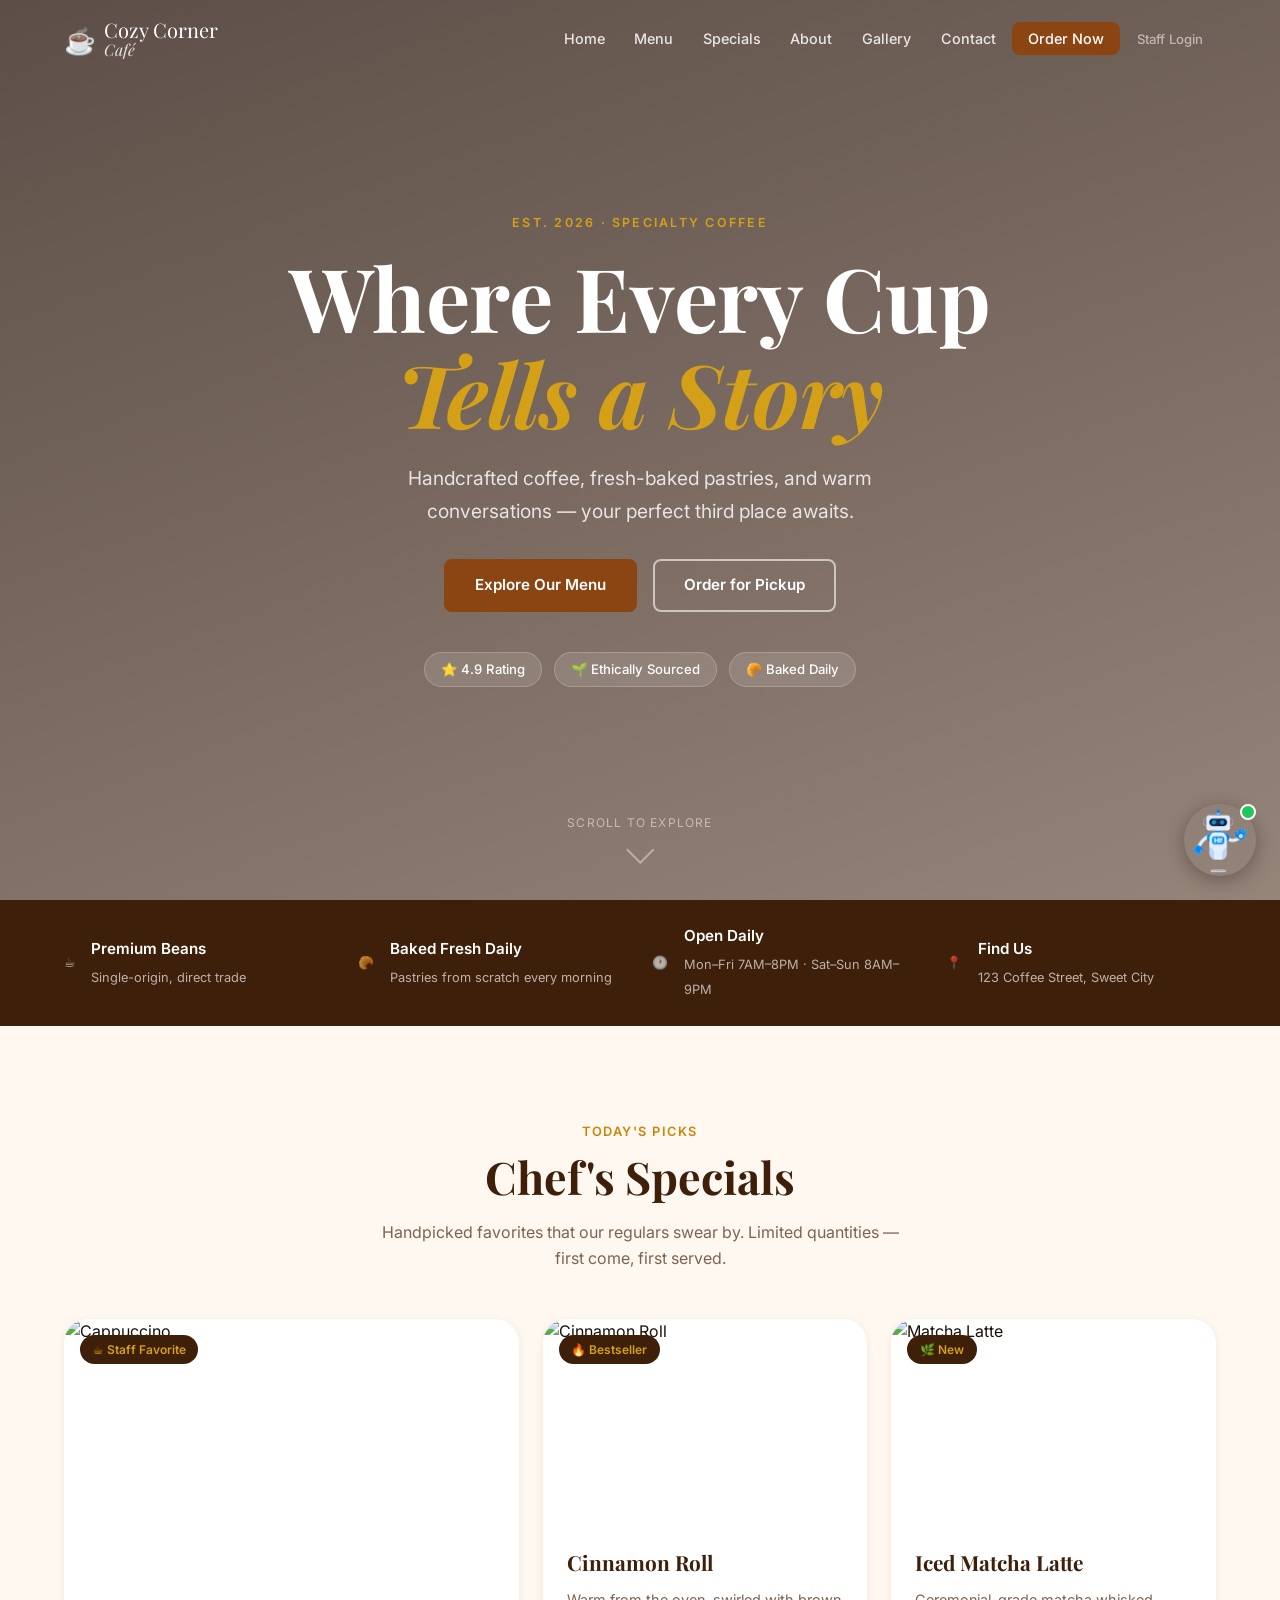
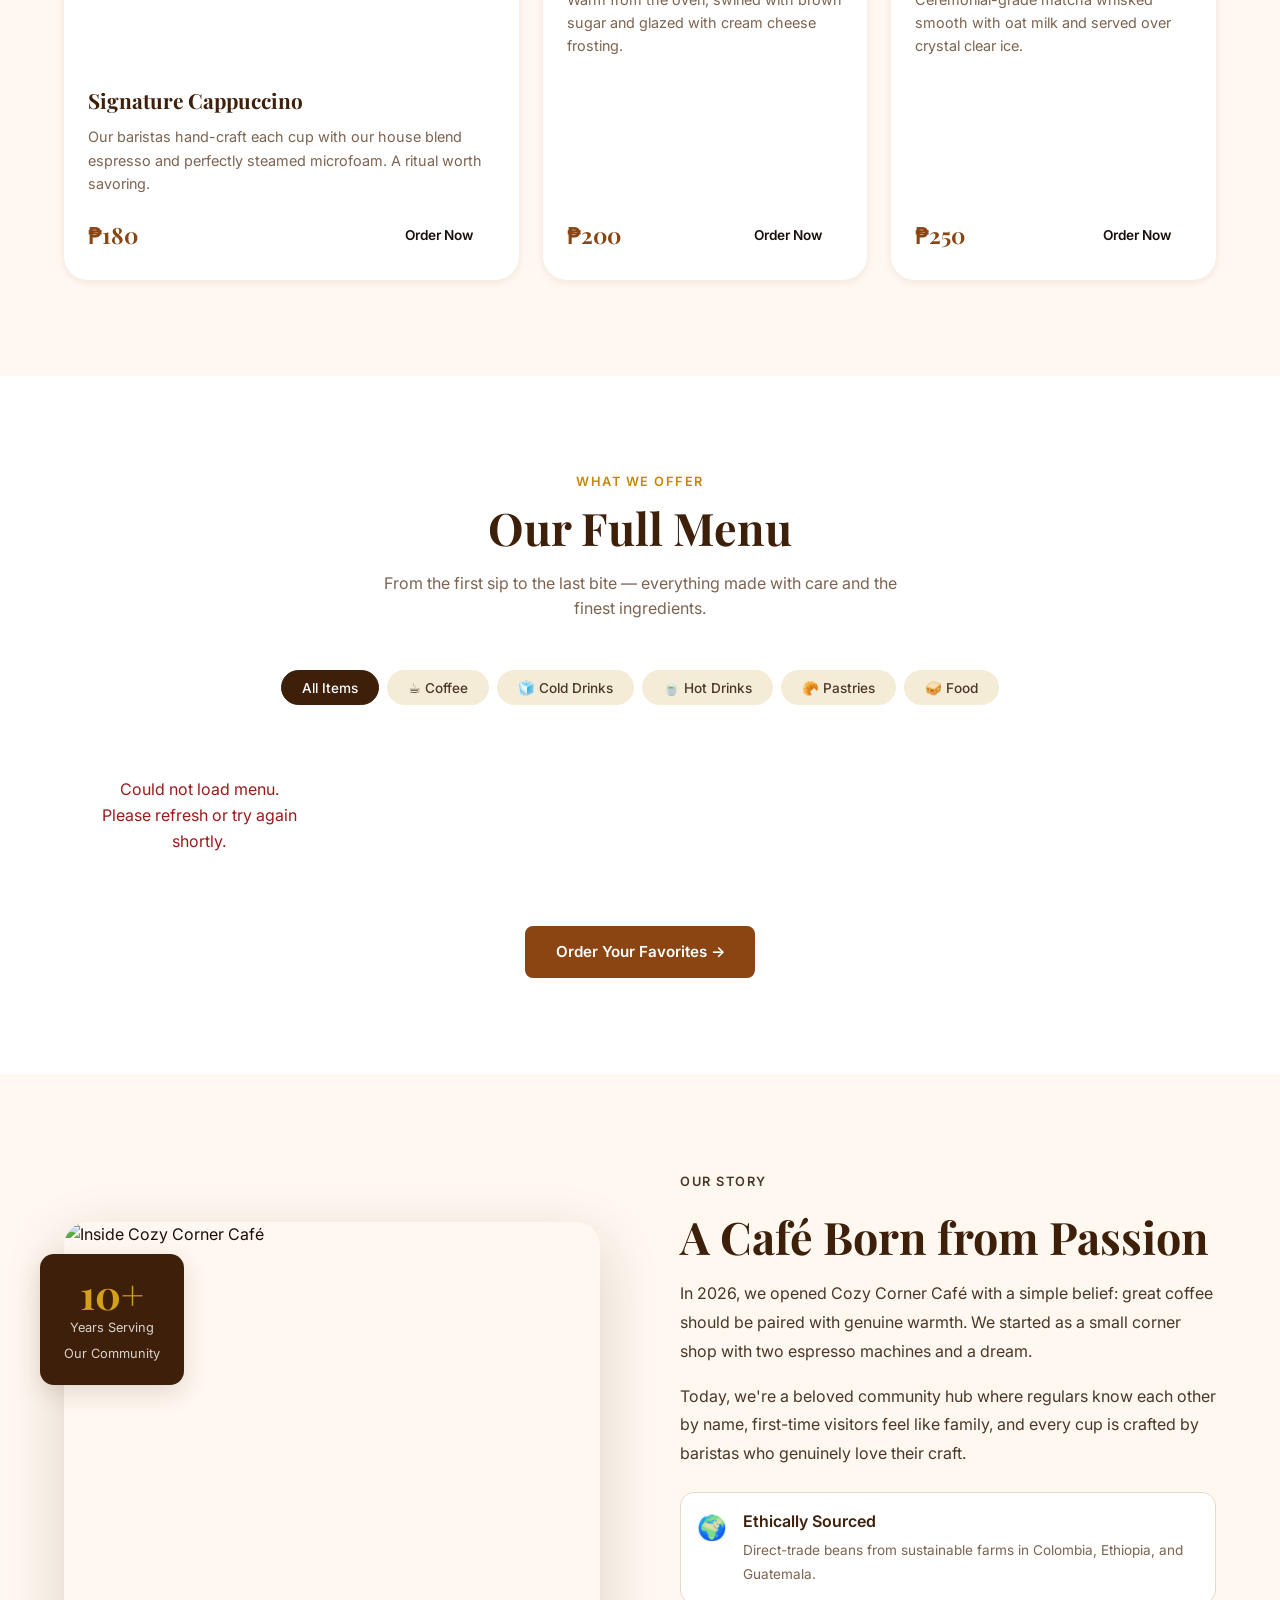
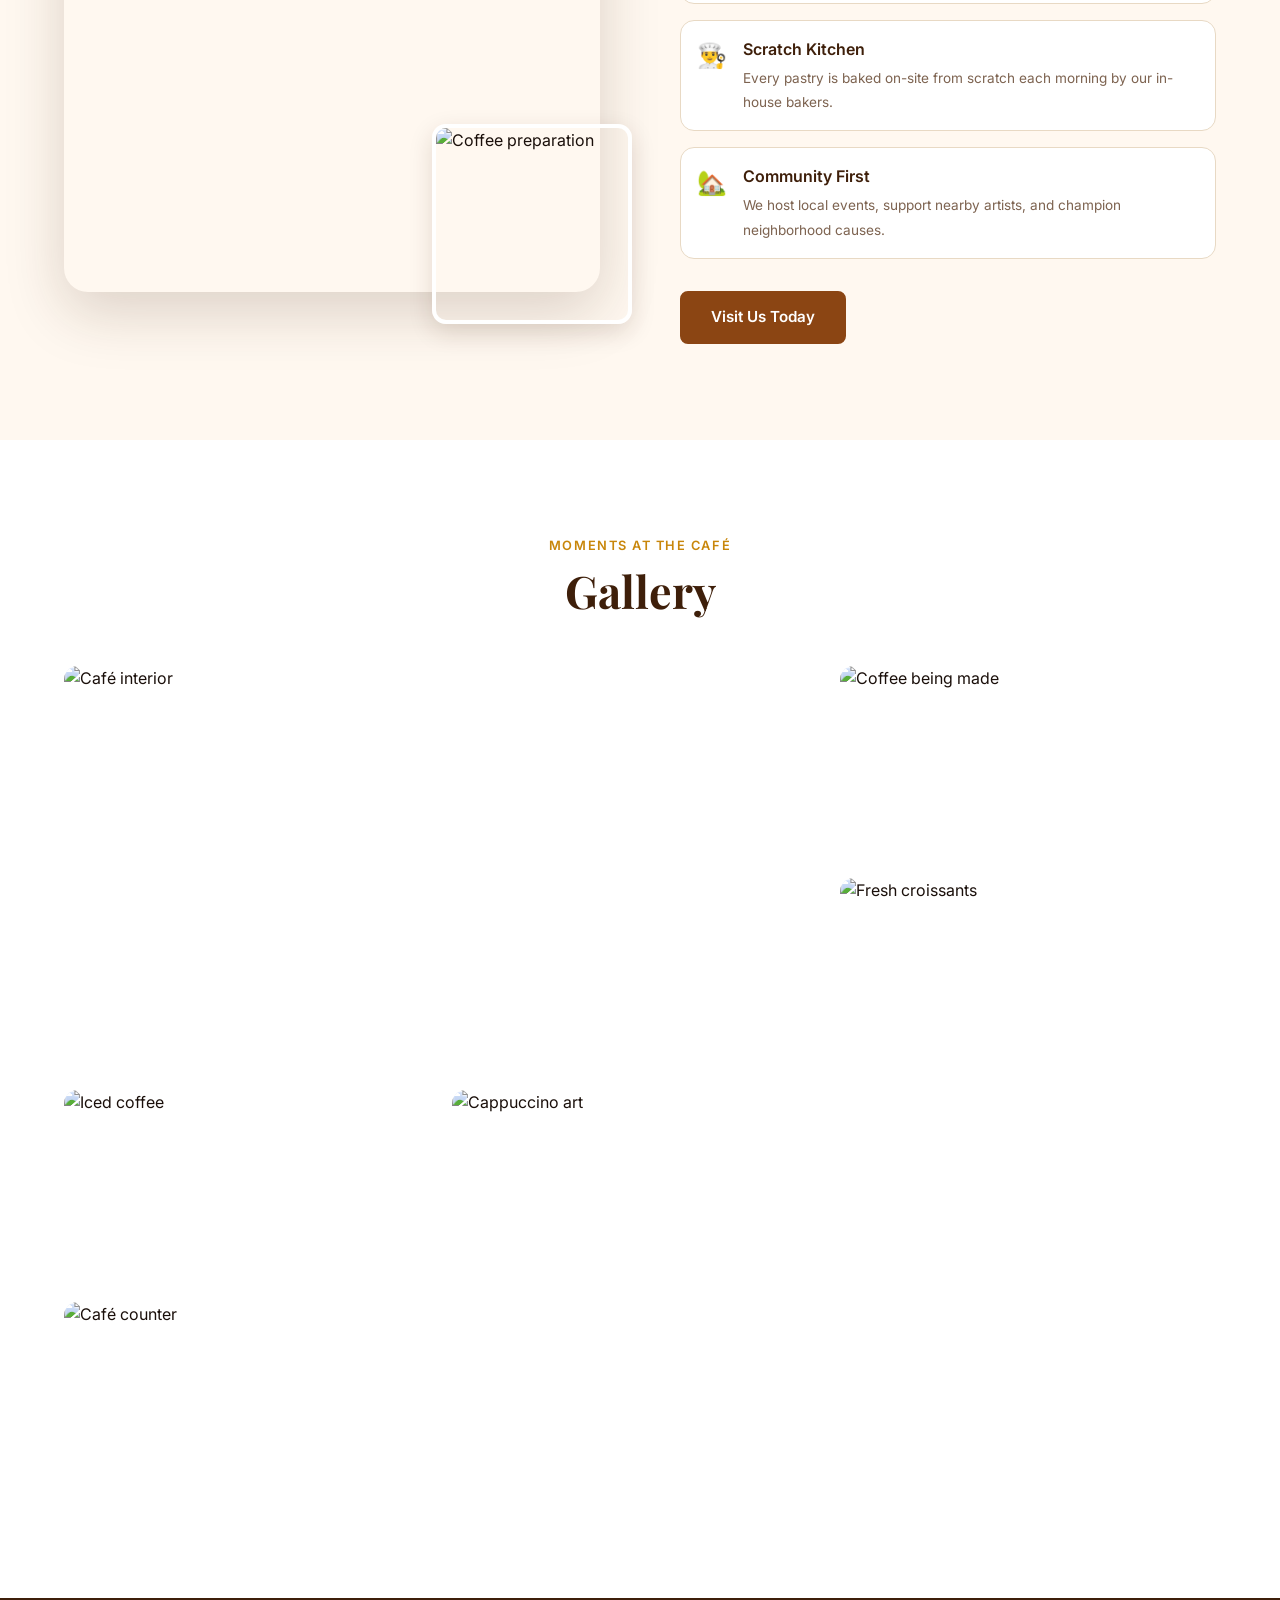
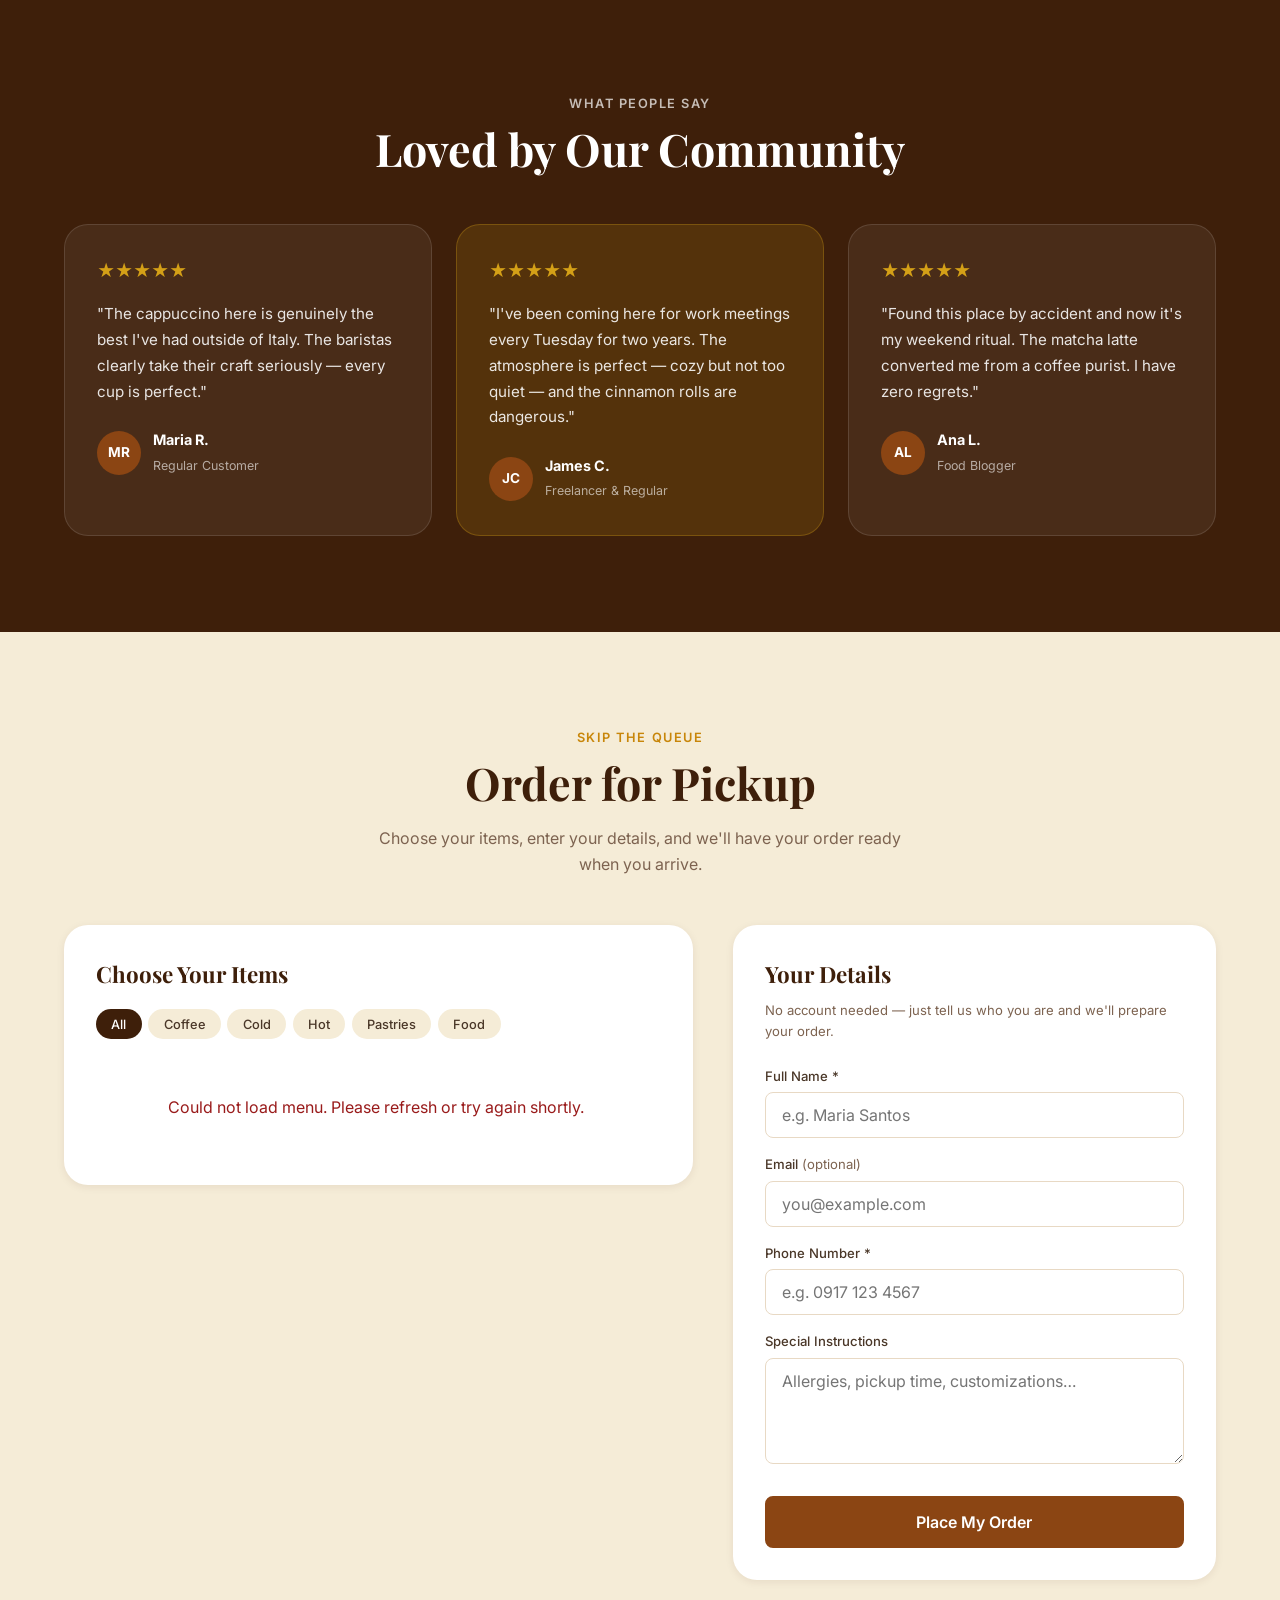
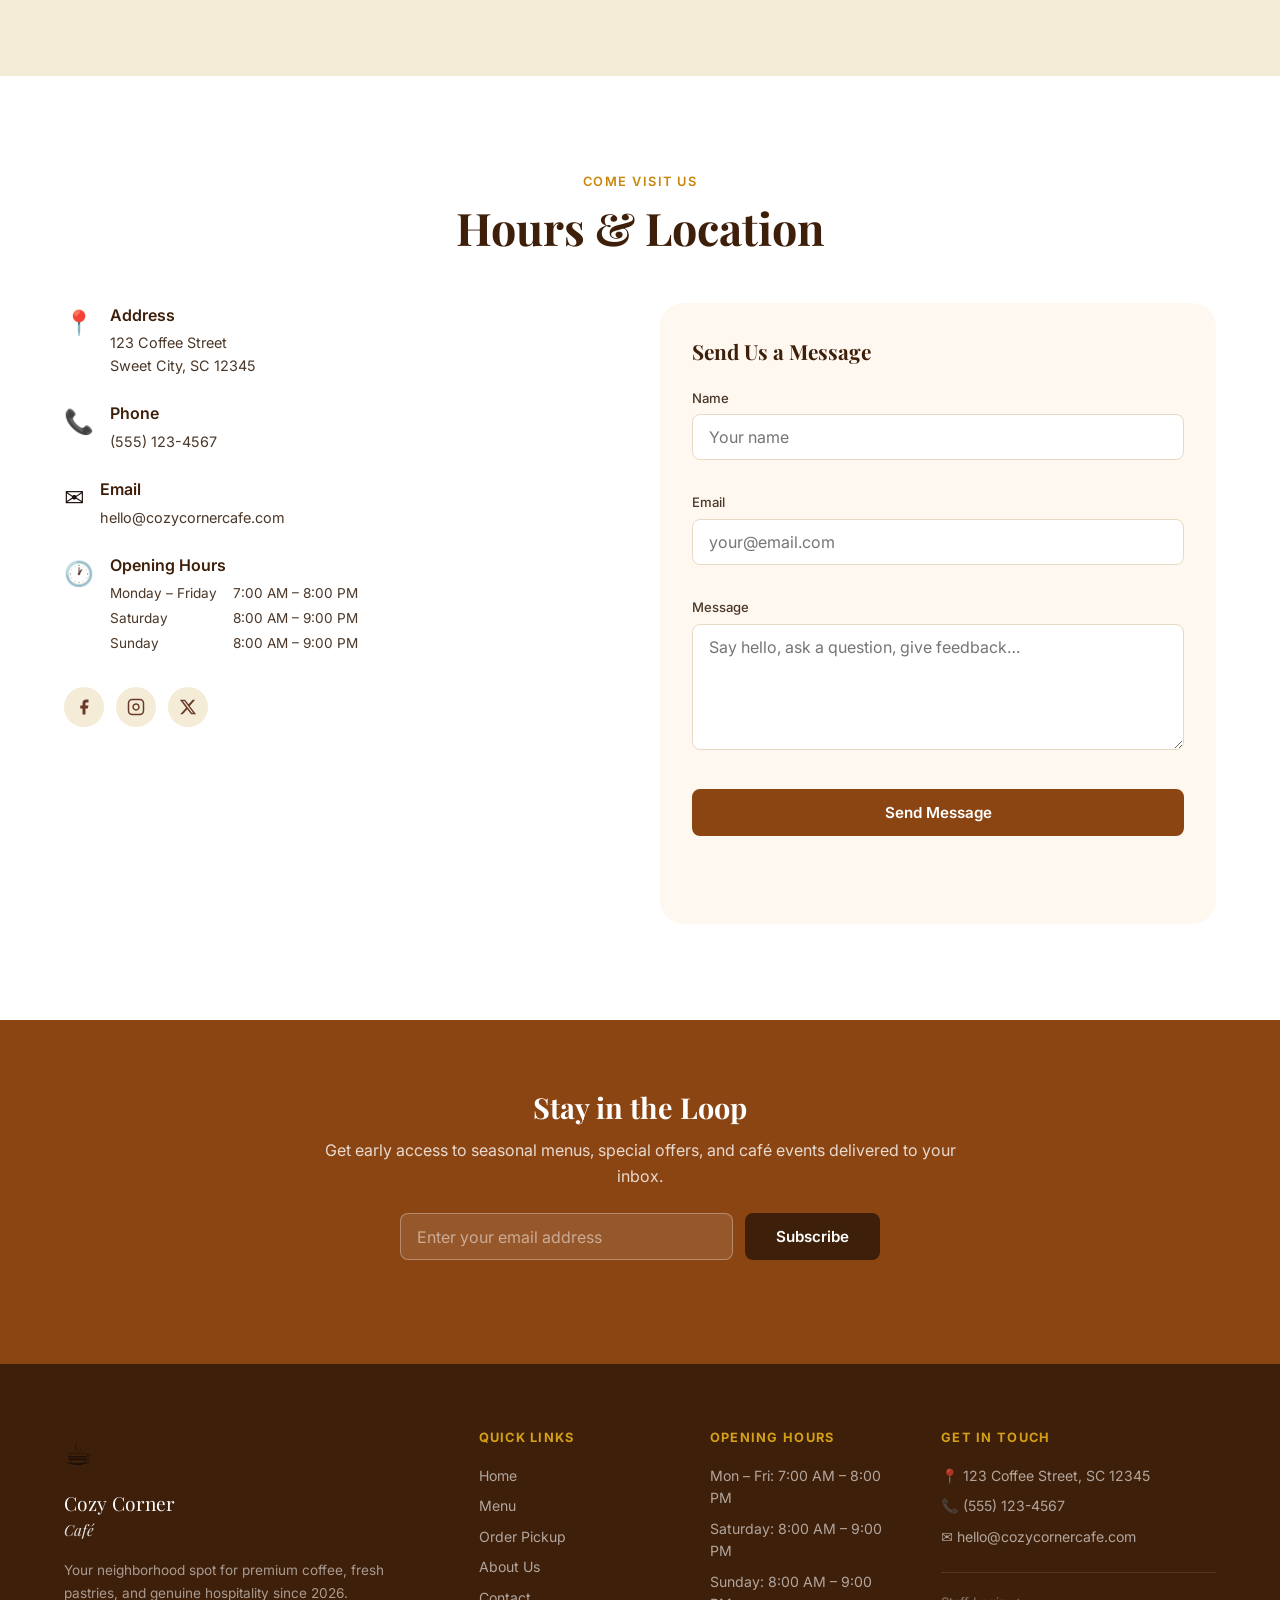
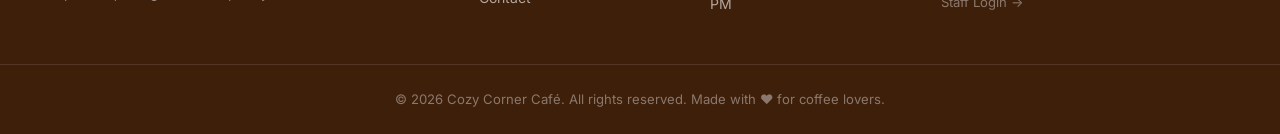
==== cafe/index.html @ 50ed6e11 "initialize git repo" ====
<!DOCTYPE html>
<html lang="en">
<head>
    <meta charset="UTF-8">
    <meta name="viewport" content="width=device-width, initial-scale=1.0">
    <title>Cozy Corner Café — Premium Coffee & Pastries</title>
    <meta name="description" content="Cozy Corner Café serves premium specialty coffee, fresh-baked pastries, and light meals in a warm and welcoming atmosphere. Order online for pickup.">
    <link rel="preconnect" href="https://fonts.googleapis.com">
    <link rel="preconnect" href="https://fonts.gstatic.com" crossorigin>
    <link href="https://fonts.googleapis.com/css2?family=Playfair+Display:ital,wght@0,400;0,600;0,700;1,400&family=Inter:wght@300;400;500;600&display=swap" rel="stylesheet">
    <link rel="stylesheet" href="styles.css">
</head>
<body>

<!-- ===== NAVIGATION ===== -->
<header class="site-header" id="siteHeader">
    <div class="nav-container">
        <a href="#home" class="logo">
            <span class="logo-icon">☕</span>
            <span class="logo-text">Cozy Corner<em>Café</em></span>
        </a>
        <nav class="main-nav" id="mainNav">
            <ul>
                <li><a href="#home" class="nav-link">Home</a></li>
                <li><a href="#menu" class="nav-link">Menu</a></li>
                <li><a href="#specials" class="nav-link">Specials</a></li>
                <li><a href="#about" class="nav-link">About</a></li>
                <li><a href="#gallery" class="nav-link">Gallery</a></li>
                <li><a href="#contact" class="nav-link">Contact</a></li>
                <li><a href="#order" class="nav-link nav-order-btn">Order Now</a></li>
                <li><a href="../login.html" class="nav-link nav-staff-btn">Staff Login</a></li>
            </ul>
        </nav>
        <button class="hamburger" id="hamburger" aria-label="Toggle Menu">
            <span></span><span></span><span></span>
        </button>
    </div>
</header>

<!-- ===== HERO ===== -->
<section id="home" class="hero">
    <div class="hero-bg"></div>
    <div class="hero-overlay"></div>
    <div class="hero-content">
        <p class="hero-eyebrow">Est. 2026 · Specialty Coffee</p>
        <h1 class="hero-title">Where Every Cup<br><em>Tells a Story</em></h1>
        <p class="hero-subtitle">Handcrafted coffee, fresh-baked pastries, and warm conversations — your perfect third place awaits.</p>
        <div class="hero-actions">
            <a href="#menu" class="btn btn-primary">Explore Our Menu</a>
            <a href="#order" class="btn btn-ghost">Order for Pickup</a>
        </div>
        <div class="hero-badges">
            <div class="badge">⭐ 4.9 Rating</div>
            <div class="badge">🌱 Ethically Sourced</div>
            <div class="badge">🥐 Baked Daily</div>
        </div>
    </div>
    <div class="hero-scroll-hint">
        <span>Scroll to explore</span>
        <div class="scroll-arrow"></div>
    </div>
</section>

<!-- ===== HIGHLIGHTS BAR ===== -->
<section class="highlights-bar">
    <div class="highlights-container">
        <div class="highlight-item">
            <span class="hi-icon">☕</span>
            <div>
                <strong>Premium Beans</strong>
                <span>Single-origin, direct trade</span>
            </div>
        </div>
        <div class="highlight-item">
            <span class="hi-icon">🥐</span>
            <div>
                <strong>Baked Fresh Daily</strong>
                <span>Pastries from scratch every morning</span>
            </div>
        </div>
        <div class="highlight-item">
            <span class="hi-icon">🕐</span>
            <div>
                <strong>Open Daily</strong>
                <span>Mon–Fri 7AM–8PM · Sat–Sun 8AM–9PM</span>
            </div>
        </div>
        <div class="highlight-item">
            <span class="hi-icon">📍</span>
            <div>
                <strong>Find Us</strong>
                <span>123 Coffee Street, Sweet City</span>
            </div>
        </div>
    </div>
</section>

<!-- ===== SPECIALS ===== -->
<section id="specials" class="specials">
    <div class="section-container">
        <div class="section-header">
            <p class="section-eyebrow">Today's Picks</p>
            <h2 class="section-title">Chef's Specials</h2>
            <p class="section-desc">Handpicked favorites that our regulars swear by. Limited quantities — first come, first served.</p>
        </div>
        <div class="specials-grid">
            <div class="special-card featured">
                <div class="special-img-wrap">
                    <img src="https://images.unsplash.com/photo-1534778101976-62847782c213?w=800&q=80" alt="Cappuccino" loading="lazy">
                    <span class="special-tag">☕ Staff Favorite</span>
                </div>
                <div class="special-body">
                    <h3>Signature Cappuccino</h3>
                    <p>Our baristas hand-craft each cup with our house blend espresso and perfectly steamed microfoam. A ritual worth savoring.</p>
                    <div class="special-footer">
                        <span class="special-price">₱180</span>
                        <a href="#order" class="btn btn-sm">Order Now</a>
                    </div>
                </div>
            </div>
            <div class="special-card">
                <div class="special-img-wrap">
                    <img src="https://www.abakingjourney.com/wp-content/uploads/2022/11/Coffee-Cinnamon-Rolls-Feature1.jpg" alt="Cinnamon Roll" loading="lazy">
                    <span class="special-tag">🔥 Bestseller</span>
                </div>
                <div class="special-body">
                    <h3>Cinnamon Roll</h3>
                    <p>Warm from the oven, swirled with brown sugar and glazed with cream cheese frosting.</p>
                    <div class="special-footer">
                        <span class="special-price">₱200</span>
                        <a href="#order" class="btn btn-sm">Order Now</a>
                    </div>
                </div>
            </div>
            <div class="special-card">
                <div class="special-img-wrap">
                    <img src="https://images.unsplash.com/photo-1515823064-d6e0c04616a7?w=600&q=80" alt="Matcha Latte" loading="lazy">
                    <span class="special-tag">🌿 New</span>
                </div>
                <div class="special-body">
                    <h3>Iced Matcha Latte</h3>
                    <p>Ceremonial-grade matcha whisked smooth with oat milk and served over crystal clear ice.</p>
                    <div class="special-footer">
                        <span class="special-price">₱250</span>
                        <a href="#order" class="btn btn-sm">Order Now</a>
                    </div>
                </div>
            </div>
        </div>
    </div>
</section>

<!-- ===== MENU ===== -->
<section id="menu" class="menu-section">
    <div class="section-container">
        <div class="section-header">
            <p class="section-eyebrow">What We Offer</p>
            <h2 class="section-title">Our Full Menu</h2>
            <p class="section-desc">From the first sip to the last bite — everything made with care and the finest ingredients.</p>
        </div>
        <div class="menu-filter-bar">
            <button class="filter-btn active" data-cat="all">All Items</button>
            <button class="filter-btn" data-cat="Coffee">☕ Coffee</button>
            <button class="filter-btn" data-cat="Cold Drinks">🧊 Cold Drinks</button>
            <button class="filter-btn" data-cat="Hot Drinks">🍵 Hot Drinks</button>
            <button class="filter-btn" data-cat="Pastries">🥐 Pastries</button>
            <button class="filter-btn" data-cat="Food">🥪 Food</button>
        </div>
        <div class="menu-grid" id="menuGrid">
            <div class="menu-loading">
                <div class="loader"></div>
                <p>Loading fresh menu…</p>
            </div>
        </div>
        <div class="menu-cta">
            <a href="#order" class="btn btn-primary">Order Your Favorites →</a>
        </div>
    </div>
</section>

<!-- ===== ABOUT ===== -->
<section id="about" class="about-section">
    <div class="about-inner">
        <div class="about-image-side">
            <div class="about-img-main">
                <img src="https://images.unsplash.com/photo-1501339847302-ac426a4a7cbb?w=800&q=80" alt="Inside Cozy Corner Café" loading="lazy">
            </div>
            <div class="about-img-accent">
                <img src="https://images.unsplash.com/photo-1495474472287-4d71bcdd2085?w=400&q=80" alt="Coffee preparation" loading="lazy">
            </div>
            <div class="about-stat-card">
                <strong>10+</strong>
                <span>Years Serving<br>Our Community</span>
            </div>
        </div>
        <div class="about-text-side">
            <p class="section-eyebrow">Our Story</p>
            <h2 class="section-title">A Café Born from Passion</h2>
            <p>In 2026, we opened Cozy Corner Café with a simple belief: great coffee should be paired with genuine warmth. We started as a small corner shop with two espresso machines and a dream.</p>
            <p>Today, we're a beloved community hub where regulars know each other by name, first-time visitors feel like family, and every cup is crafted by baristas who genuinely love their craft.</p>
            <div class="about-features">
                <div class="about-feat">
                    <span class="feat-icon">🌍</span>
                    <div>
                        <h4>Ethically Sourced</h4>
                        <p>Direct-trade beans from sustainable farms in Colombia, Ethiopia, and Guatemala.</p>
                    </div>
                </div>
                <div class="about-feat">
                    <span class="feat-icon">👨‍🍳</span>
                    <div>
                        <h4>Scratch Kitchen</h4>
                        <p>Every pastry is baked on-site from scratch each morning by our in-house bakers.</p>
                    </div>
                </div>
                <div class="about-feat">
                    <span class="feat-icon">🏡</span>
                    <div>
                        <h4>Community First</h4>
                        <p>We host local events, support nearby artists, and champion neighborhood causes.</p>
                    </div>
                </div>
            </div>
            <a href="#contact" class="btn btn-primary">Visit Us Today</a>
        </div>
    </div>
</section>

<!-- ===== GALLERY ===== -->
<section id="gallery" class="gallery-section">
    <div class="section-container">
        <div class="section-header">
            <p class="section-eyebrow">Moments at the Café</p>
            <h2 class="section-title">Gallery</h2>
        </div>
        <div class="gallery-grid">
            <div class="gallery-item gi-large">
                <img src="https://images.unsplash.com/photo-1501339847302-ac426a4a7cbb?w=900&q=80" alt="Café interior" loading="lazy">
            </div>
            <div class="gallery-item">
                <img src="https://images.unsplash.com/photo-1495474472287-4d71bcdd2085?w=500&q=80" alt="Coffee being made" loading="lazy">
            </div>
            <div class="gallery-item">
                <img src="https://images.unsplash.com/photo-1555507036-ab1f4038808a?w=500&q=80" alt="Fresh croissants" loading="lazy">
            </div>
            <div class="gallery-item">
                <img src="https://images.unsplash.com/photo-1461023058943-07fcbe16d735?w=500&q=80" alt="Iced coffee" loading="lazy">
            </div>
            <div class="gallery-item">
                <img src="https://images.unsplash.com/photo-1534778101976-62847782c213?w=500&q=80" alt="Cappuccino art" loading="lazy">
            </div>
            <div class="gallery-item gi-wide">
                <img src="https://images.unsplash.com/photo-1442512595331-e89e73853f31?w=900&q=80" alt="Café counter" loading="lazy">
            </div>
        </div>
    </div>
</section>

<!-- ===== TESTIMONIALS ===== -->
<section class="testimonials-section">
    <div class="section-container">
        <div class="section-header light">
            <p class="section-eyebrow">What People Say</p>
            <h2 class="section-title">Loved by Our Community</h2>
        </div>
        <div class="testimonials-grid">
            <div class="testimonial-card">
                <div class="stars">★★★★★</div>
                <p>"The cappuccino here is genuinely the best I've had outside of Italy. The baristas clearly take their craft seriously — every cup is perfect."</p>
                <div class="reviewer">
                    <div class="reviewer-avatar">MR</div>
                    <div>
                        <strong>Maria R.</strong>
                        <span>Regular Customer</span>
                    </div>
                </div>
            </div>
            <div class="testimonial-card featured-review">
                <div class="stars">★★★★★</div>
                <p>"I've been coming here for work meetings every Tuesday for two years. The atmosphere is perfect — cozy but not too quiet — and the cinnamon rolls are dangerous."</p>
                <div class="reviewer">
                    <div class="reviewer-avatar">JC</div>
                    <div>
                        <strong>James C.</strong>
                        <span>Freelancer & Regular</span>
                    </div>
                </div>
            </div>
            <div class="testimonial-card">
                <div class="stars">★★★★★</div>
                <p>"Found this place by accident and now it's my weekend ritual. The matcha latte converted me from a coffee purist. I have zero regrets."</p>
                <div class="reviewer">
                    <div class="reviewer-avatar">AL</div>
                    <div>
                        <strong>Ana L.</strong>
                        <span>Food Blogger</span>
                    </div>
                </div>
            </div>
        </div>
    </div>
</section>

<!-- ===== ORDER SECTION ===== -->
<section id="order" class="order-section">
    <div class="section-container">
        <div class="section-header">
            <p class="section-eyebrow">Skip the Queue</p>
            <h2 class="section-title">Order for Pickup</h2>
            <p class="section-desc">Choose your items, enter your details, and we'll have your order ready when you arrive.</p>
        </div>
        <div class="order-layout">
            <div class="order-items-panel">
                <h3>Choose Your Items</h3>
                <div class="order-filter-bar">
                    <button class="order-filter active" data-ocat="all">All</button>
                    <button class="order-filter" data-ocat="Coffee">Coffee</button>
                    <button class="order-filter" data-ocat="Cold Drinks">Cold</button>
                    <button class="order-filter" data-ocat="Hot Drinks">Hot</button>
                    <button class="order-filter" data-ocat="Pastries">Pastries</button>
                    <button class="order-filter" data-ocat="Food">Food</button>
                </div>
                <div class="order-product-list" id="orderProductList">
                    <div class="menu-loading"><div class="loader"></div><p>Loading…</p></div>
                </div>
                <div class="order-cart-summary" id="cartSummary" style="display:none;">
                    <h4>Your Cart</h4>
                    <div id="cartItems"></div>
                    <div class="cart-total">
                        <span>Total:</span>
                        <strong id="cartTotal">₱0.00</strong>
                    </div>
                </div>
            </div>
            <div class="order-form-panel">
                <h3>Your Details</h3>
                <p class="form-note">No account needed — just tell us who you are and we'll prepare your order.</p>
                <div id="orderFeedback"></div>
                <form id="customerOrderForm" class="order-form" novalidate>
                    <div class="form-group">
                        <label for="customerName">Full Name *</label>
                        <input type="text" id="customerName" placeholder="e.g. Maria Santos" required>
                    </div>
                    <div class="form-group">
                        <label for="customerEmail">Email <span class="optional">(optional)</span></label>
                        <input type="email" id="customerEmail" placeholder="you@example.com">
                    </div>
                    <div class="form-group">
                        <label for="customerPhone">Phone Number *</label>
                        <input type="tel" id="customerPhone" placeholder="e.g. 0917 123 4567" required>
                    </div>
                    <div class="form-group">
                        <label for="customerNotes">Special Instructions</label>
                        <textarea id="customerNotes" rows="4" placeholder="Allergies, pickup time, customizations…"></textarea>
                    </div>
                    <button type="submit" class="btn btn-primary btn-full" id="orderSubmitBtn">
                        <span>Place My Order</span>
                    </button>
                </form>
            </div>
        </div>
    </div>
</section>

<!-- ===== HOURS & LOCATION ===== -->
<section id="contact" class="contact-section">
    <div class="section-container">
        <div class="section-header">
            <p class="section-eyebrow">Come Visit Us</p>
            <h2 class="section-title">Hours & Location</h2>
        </div>
        <div class="contact-grid">
            <div class="contact-info-panel">
                <div class="info-block">
                    <span class="info-icon">📍</span>
                    <div>
                        <h4>Address</h4>
                        <p>123 Coffee Street<br>Sweet City, SC 12345</p>
                    </div>
                </div>
                <div class="info-block">
                    <span class="info-icon">📞</span>
                    <div>
                        <h4>Phone</h4>
                        <p><a href="tel:+15551234567">(555) 123-4567</a></p>
                    </div>
                </div>
                <div class="info-block">
                    <span class="info-icon">✉️</span>
                    <div>
                        <h4>Email</h4>
                        <p><a href="mailto:hello@cozycornercafe.com">hello@cozycornercafe.com</a></p>
                    </div>
                </div>
                <div class="info-block">
                    <span class="info-icon">🕐</span>
                    <div>
                        <h4>Opening Hours</h4>
                        <div class="hours-table">
                            <div class="hours-row">
                                <span>Monday – Friday</span>
                                <span>7:00 AM – 8:00 PM</span>
                            </div>
                            <div class="hours-row">
                                <span>Saturday</span>
                                <span>8:00 AM – 9:00 PM</span>
                            </div>
                            <div class="hours-row">
                                <span>Sunday</span>
                                <span>8:00 AM – 9:00 PM</span>
                            </div>
                        </div>
                    </div>
                </div>
                <div class="social-links-row">
                    <a href="#" class="social-btn" aria-label="Facebook">
                        <svg viewBox="0 0 24 24" fill="currentColor"><path d="M18 2h-3a5 5 0 00-5 5v3H7v4h3v8h4v-8h3l1-4h-4V7a1 1 0 011-1h3z"/></svg>
                    </a>
                    <a href="#" class="social-btn" aria-label="Instagram">
                        <svg viewBox="0 0 24 24" fill="none" stroke="currentColor" stroke-width="2"><rect x="2" y="2" width="20" height="20" rx="5" ry="5"/><path d="M16 11.37A4 4 0 1112.63 8 4 4 0 0116 11.37z"/><line x1="17.5" y1="6.5" x2="17.51" y2="6.5"/></svg>
                    </a>
                    <a href="#" class="social-btn" aria-label="Twitter/X">
                        <svg viewBox="0 0 24 24" fill="currentColor"><path d="M18.244 2.25h3.308l-7.227 8.26 8.502 11.24H16.17l-5.214-6.817L4.99 21.75H1.68l7.73-8.835L1.254 2.25H8.08l4.713 6.231zm-1.161 17.52h1.833L7.084 4.126H5.117z"/></svg>
                    </a>
                </div>
            </div>
            <div class="contact-form-panel">
                <h3>Send Us a Message</h3>
                <form id="contactForm" class="contact-form">
                    <div class="form-group">
                        <label for="contactName">Name</label>
                        <input type="text" id="contactName" placeholder="Your name" required>
                    </div>
                    <div class="form-group">
                        <label for="contactEmail">Email</label>
                        <input type="email" id="contactEmail" placeholder="your@email.com" required>
                    </div>
                    <div class="form-group">
                        <label for="contactMsg">Message</label>
                        <textarea id="contactMsg" rows="5" placeholder="Say hello, ask a question, give feedback…" required></textarea>
                    </div>
                    <button type="submit" class="btn btn-primary btn-full">Send Message</button>
                    <div id="contactFeedback" class="form-feedback"></div>
                </form>
            </div>
        </div>
    </div>
</section>

<!-- ===== NEWSLETTER ===== -->
<section class="newsletter-section">
    <div class="newsletter-inner">
        <div class="newsletter-text">
            <h2>Stay in the Loop</h2>
            <p>Get early access to seasonal menus, special offers, and café events delivered to your inbox.</p>
        </div>
        <form class="newsletter-form" id="newsletterForm">
            <input type="email" placeholder="Enter your email address" required>
            <button type="submit" class="btn btn-primary">Subscribe</button>
        </form>
        <div id="newsletterFeedback" class="form-feedback"></div>
    </div>
</section>

<!-- ===== FOOTER ===== -->
<footer class="site-footer">
    <div class="footer-inner">
        <div class="footer-brand">
            <span class="logo-icon">☕</span>
            <span class="logo-text">Cozy Corner<em>Café</em></span>
            <p>Your neighborhood spot for premium coffee, fresh pastries, and genuine hospitality since 2026.</p>
        </div>
        <div class="footer-links">
            <h4>Quick Links</h4>
            <ul>
                <li><a href="#home">Home</a></li>
                <li><a href="#menu">Menu</a></li>
                <li><a href="#order">Order Pickup</a></li>
                <li><a href="#about">About Us</a></li>
                <li><a href="#contact">Contact</a></li>
            </ul>
        </div>
        <div class="footer-links">
            <h4>Opening Hours</h4>
            <ul>
                <li>Mon – Fri: 7:00 AM – 8:00 PM</li>
                <li>Saturday: 8:00 AM – 9:00 PM</li>
                <li>Sunday: 8:00 AM – 9:00 PM</li>
            </ul>
        </div>
        <div class="footer-links">
            <h4>Get In Touch</h4>
            <ul>
                <li>📍 123 Coffee Street, SC 12345</li>
                <li>📞 (555) 123-4567</li>
                <li>✉️ hello@cozycornercafe.com</li>
            </ul>
            <div class="footer-staff-link">
                <a href="../login.html">Staff Login →</a>
            </div>
        </div>
    </div>
    <div class="footer-bottom">
        <p>&copy; 2026 Cozy Corner Café. All rights reserved. Made with ❤️ for coffee lovers.</p>
    </div>
</footer>

<!-- ===== CHATBOT ===== -->
<div id="chatbot-toggle" title="Chat with us">
    <img src="../img/chatbot_avatar.gif" alt="Chat" id="chatbot-avatar">
    <span class="chatbot-pulse"></span>
</div>
<div id="chatbot-window" style="display:none;">
    <div class="chatbot-header">
        <span>☕ Café Assistant</span>
        <button id="chatbot-close">✕</button>
    </div>
    <script async type='module' src='https://interfaces.zapier.com/assets/web-components/zapier-interfaces/zapier-interfaces.esm.js'></script>
    <zapier-interfaces-chatbot-embed id="zapier-chatbot" is-popup='false' chatbot-id='cmmeirdzh007puwnirm4tjndg' style="width:100%;height:500px;"></zapier-interfaces-chatbot-embed>
</div>

<!-- ===== ORDER SUCCESS MODAL ===== -->
<div id="orderModal" class="modal-overlay" style="display:none;">
    <div class="modal-box">
        <div class="modal-icon">✅</div>
        <h3>Order Placed!</h3>
        <p id="modalMessage">Your order has been received. We'll have it ready for pickup soon!</p>
        <button class="btn btn-primary" id="modalClose">Great, Thanks!</button>
    </div>
</div>

<script src="store.js"></script>
</body>
</html>
---- cafe/styles.css ----
/* ===================================================
   COZY CORNER CAFÉ — Main Stylesheet
   =================================================== */

/* ── Custom Properties ─────────────────────────── */
:root {
  --brown-dark:    #3E1F0A;
  --brown-mid:     #6B3A2A;
  --brown-warm:    #8B4513;
  --amber:         #C8860A;
  --gold:          #D4A017;
  --cream:         #FFF8F0;
  --cream-deep:    #F5ECD7;
  --cream-border:  #E8D9C4;
  --text-dark:     #1A0F0A;
  --text-mid:      #4A3728;
  --text-light:    #7D6350;
  --white:         #FFFFFF;

  --font-serif:    'Playfair Display', Georgia, serif;
  --font-sans:     'Inter', system-ui, sans-serif;

  --radius-sm:     8px;
  --radius-md:     14px;
  --radius-lg:     24px;

  --shadow-sm:     0 2px 8px rgba(62,31,10,0.08);
  --shadow-md:     0 8px 24px rgba(62,31,10,0.14);
  --shadow-lg:     0 20px 60px rgba(62,31,10,0.18);

  --transition:    0.3s cubic-bezier(0.4, 0, 0.2, 1);
}

/* ── Reset ─────────────────────────────────────── */
*, *::before, *::after { box-sizing: border-box; margin: 0; padding: 0; }
html { scroll-behavior: smooth; font-size: 16px; }
body {
  font-family: var(--font-sans);
  color: var(--text-dark);
  background: var(--white);
  line-height: 1.6;
  overflow-x: hidden;
}
img { display: block; max-width: 100%; height: auto; }
a { text-decoration: none; color: inherit; }
button { border: none; cursor: pointer; font-family: inherit; }
input, textarea, select {
  font-family: inherit;
  font-size: 1rem;
  outline: none;
  border: 1.5px solid var(--cream-border);
  border-radius: var(--radius-sm);
  padding: 0.75rem 1rem;
  width: 100%;
  background: var(--white);
  color: var(--text-dark);
  transition: border-color var(--transition);
}
input:focus, textarea:focus { border-color: var(--brown-warm); }
textarea { resize: vertical; }

/* ── Utility ────────────────────────────────────── */
.section-container { max-width: 1200px; margin: 0 auto; padding: 0 1.5rem; }
.section-header { text-align: center; margin-bottom: 3rem; }
.section-header.light .section-eyebrow { color: rgba(255,255,255,0.7); }
.section-header.light .section-title { color: var(--white); }
.section-eyebrow {
  font-size: 0.8rem;
  font-weight: 600;
  letter-spacing: 0.12em;
  text-transform: uppercase;
  color: var(--amber);
  margin-bottom: 0.5rem;
}
.section-title {
  font-family: var(--font-serif);
  font-size: clamp(1.8rem, 4vw, 2.8rem);
  color: var(--brown-dark);
  line-height: 1.2;
  margin-bottom: 1rem;
}
.section-desc { color: var(--text-light); max-width: 540px; margin: 0 auto; }

/* ── Buttons ────────────────────────────────────── */
.btn {
  display: inline-flex;
  align-items: center;
  gap: 0.4rem;
  padding: 0.75rem 1.8rem;
  border-radius: var(--radius-sm);
  font-weight: 600;
  font-size: 0.95rem;
  transition: all var(--transition);
  cursor: pointer;
  border: 2px solid transparent;
}
.btn-primary {
  background: var(--brown-warm);
  color: var(--white);
  border-color: var(--brown-warm);
}
.btn-primary:hover {
  background: var(--brown-dark);
  border-color: var(--brown-dark);
  transform: translateY(-2px);
  box-shadow: var(--shadow-md);
}
.btn-ghost {
  background: transparent;
  color: var(--white);
  border-color: rgba(255,255,255,0.6);
}
.btn-ghost:hover {
  background: rgba(255,255,255,0.15);
  border-color: var(--white);
}
.btn-sm { padding: 0.5rem 1.2rem; font-size: 0.85rem; }
.btn-full { width: 100%; justify-content: center; }

/* ── Loader ─────────────────────────────────────── */
.loader {
  width: 36px; height: 36px;
  border: 3px solid var(--cream-border);
  border-top-color: var(--brown-warm);
  border-radius: 50%;
  animation: spin 0.8s linear infinite;
  margin: 0 auto 0.75rem;
}
.menu-loading { text-align: center; padding: 3rem; color: var(--text-light); }
@keyframes spin { to { transform: rotate(360deg); } }

/* ── HEADER / NAV ───────────────────────────────── */
.site-header {
  position: fixed; top: 0; left: 0; right: 0;
  z-index: 1000;
  padding: 1.2rem 0;
  background: transparent;
  transition: background var(--transition), box-shadow var(--transition), padding var(--transition);
}
.site-header.scrolled {
  background: rgba(62,31,10,0.97);
  backdrop-filter: blur(12px);
  box-shadow: 0 2px 20px rgba(0,0,0,0.25);
  padding: 0.8rem 0;
}
.nav-container {
  max-width: 1200px; margin: 0 auto;
  padding: 0 1.5rem;
  display: flex;
  align-items: center;
  justify-content: space-between;
}
.logo {
  display: flex; align-items: center; gap: 0.5rem;
  color: var(--white);
  font-family: var(--font-serif);
  font-size: 1.25rem;
  line-height: 1.1;
}
.logo-icon { font-size: 1.6rem; }
.logo-text { display: flex; flex-direction: column; }
.logo-text em { font-style: italic; font-size: 0.8em; opacity: 0.85; }
.main-nav ul {
  list-style: none;
  display: flex;
  align-items: center;
  gap: 0.25rem;
}
.nav-link {
  padding: 0.4rem 0.8rem;
  color: rgba(255,255,255,0.85);
  font-size: 0.9rem;
  font-weight: 500;
  border-radius: var(--radius-sm);
  transition: all var(--transition);
}
.nav-link:hover { color: var(--white); background: rgba(255,255,255,0.1); }
.nav-order-btn {
  background: var(--brown-warm);
  color: var(--white) !important;
  padding: 0.5rem 1rem;
}
.nav-order-btn:hover { background: var(--amber) !important; }
.nav-staff-btn {
  color: rgba(255,255,255,0.55) !important;
  font-size: 0.82rem;
}
.hamburger {
  display: none;
  flex-direction: column;
  gap: 5px;
  background: none;
  padding: 4px;
}
.hamburger span {
  display: block;
  width: 24px; height: 2px;
  background: var(--white);
  border-radius: 2px;
  transition: all var(--transition);
}

/* ── HERO ───────────────────────────────────────── */
.hero {
  position: relative;
  min-height: 100vh;
  display: flex;
  align-items: center;
  justify-content: center;
  text-align: center;
  overflow: hidden;
}
.hero-bg {
  position: absolute; inset: 0;
  background-image: url('https://images.unsplash.com/photo-1501339847302-ac426a4a7cbb?w=1920&q=80');
  background-size: cover;
  background-position: center;
  transform: scale(1.05);
  animation: heroZoom 20s ease-in-out infinite alternate;
}
@keyframes heroZoom { from { transform: scale(1); } to { transform: scale(1.08); } }
.hero-overlay {
  position: absolute; inset: 0;
  background: linear-gradient(160deg, rgba(30,10,0,0.72) 0%, rgba(62,31,10,0.55) 100%);
}
.hero-content {
  position: relative; z-index: 2;
  max-width: 780px;
  padding: 0 1.5rem;
}
.hero-eyebrow {
  font-size: 0.78rem;
  letter-spacing: 0.18em;
  text-transform: uppercase;
  color: var(--gold);
  font-weight: 600;
  margin-bottom: 1rem;
}
.hero-title {
  font-family: var(--font-serif);
  font-size: clamp(2.8rem, 7vw, 5.5rem);
  line-height: 1.1;
  color: var(--white);
  margin-bottom: 1.25rem;
}
.hero-title em { color: var(--gold); font-style: italic; }
.hero-subtitle {
  font-size: clamp(1rem, 2vw, 1.2rem);
  color: rgba(255,255,255,0.82);
  max-width: 500px;
  margin: 0 auto 2rem;
  line-height: 1.7;
}
.hero-actions {
  display: flex;
  gap: 1rem;
  justify-content: center;
  flex-wrap: wrap;
  margin-bottom: 2.5rem;
}
.hero-badges {
  display: flex;
  gap: 0.75rem;
  justify-content: center;
  flex-wrap: wrap;
}
.badge {
  background: rgba(255,255,255,0.12);
  border: 1px solid rgba(255,255,255,0.2);
  color: var(--white);
  padding: 0.4rem 1rem;
  border-radius: 50px;
  font-size: 0.82rem;
  font-weight: 500;
  backdrop-filter: blur(8px);
}
.hero-scroll-hint {
  position: absolute;
  bottom: 2.5rem; left: 50%;
  transform: translateX(-50%);
  color: rgba(255,255,255,0.5);
  font-size: 0.75rem;
  letter-spacing: 0.1em;
  text-transform: uppercase;
  display: flex; flex-direction: column; align-items: center; gap: 0.5rem;
}
.scroll-arrow {
  width: 20px; height: 20px;
  border-right: 2px solid rgba(255,255,255,0.4);
  border-bottom: 2px solid rgba(255,255,255,0.4);
  transform: rotate(45deg);
  animation: bounce 2s ease-in-out infinite;
}
@keyframes bounce {
  0%, 100% { transform: rotate(45deg) translateY(0); }
  50% { transform: rotate(45deg) translateY(6px); }
}

/* ── HIGHLIGHTS BAR ─────────────────────────────── */
.highlights-bar {
  background: var(--brown-dark);
  padding: 1.5rem 0;
}
.highlights-container {
  max-width: 1200px; margin: 0 auto;
  padding: 0 1.5rem;
  display: grid;
  grid-template-columns: repeat(4, 1fr);
  gap: 1.5rem;
}
.highlight-item {
  display: flex;
  align-items: center;
  gap: 1rem;
  color: var(--white);
}
.hi-icon { font-size: 2rem; flex-shrink: 0; }
.highlight-item strong { display: block; font-weight: 600; font-size: 0.95rem; margin-bottom: 0.15rem; }
.highlight-item span { font-size: 0.8rem; opacity: 0.65; }

/* ── SPECIALS ───────────────────────────────────── */
.specials {
  padding: 6rem 0;
  background: var(--cream);
}
.specials-grid {
  display: grid;
  grid-template-columns: 1.4fr 1fr 1fr;
  gap: 1.5rem;
}
.special-card {
  background: var(--white);
  border-radius: var(--radius-lg);
  overflow: hidden;
  box-shadow: var(--shadow-sm);
  transition: all var(--transition);
  display: flex;
  flex-direction: column;
}
.special-card:hover {
  transform: translateY(-6px);
  box-shadow: var(--shadow-lg);
}
.special-img-wrap {
  position: relative;
  overflow: hidden;
}
.special-img-wrap img {
  width: 100%;
  aspect-ratio: 16/10;
  object-fit: cover;
  transition: transform 0.5s ease;
}
.special-card:hover .special-img-wrap img { transform: scale(1.06); }
.special-tag {
  position: absolute; top: 1rem; left: 1rem;
  background: var(--brown-dark);
  color: var(--gold);
  font-size: 0.75rem; font-weight: 600;
  padding: 0.3rem 0.8rem;
  border-radius: 50px;
}
.featured .special-img-wrap img { aspect-ratio: 16/12; }
.special-body { padding: 1.5rem; flex: 1; display: flex; flex-direction: column; }
.special-body h3 {
  font-family: var(--font-serif);
  font-size: 1.3rem;
  color: var(--brown-dark);
  margin-bottom: 0.5rem;
}
.special-body p { color: var(--text-light); font-size: 0.9rem; line-height: 1.6; flex: 1; }
.special-footer {
  display: flex;
  align-items: center;
  justify-content: space-between;
  margin-top: 1.25rem;
}
.special-price {
  font-family: var(--font-serif);
  font-size: 1.4rem;
  color: var(--brown-warm);
  font-weight: 700;
}

/* ── MENU ───────────────────────────────────────── */
.menu-section {
  padding: 6rem 0;
  background: var(--white);
}
.menu-filter-bar {
  display: flex;
  gap: 0.5rem;
  flex-wrap: wrap;
  justify-content: center;
  margin-bottom: 2.5rem;
}
.filter-btn {
  padding: 0.55rem 1.25rem;
  border-radius: 50px;
  font-size: 0.85rem;
  font-weight: 500;
  background: var(--cream-deep);
  color: var(--text-mid);
  border: 1.5px solid transparent;
  transition: all var(--transition);
}
.filter-btn.active, .filter-btn:hover {
  background: var(--brown-dark);
  color: var(--white);
  border-color: var(--brown-dark);
}
.menu-grid {
  display: grid;
  grid-template-columns: repeat(auto-fill, minmax(260px, 1fr));
  gap: 1.5rem;
}
.menu-card {
  background: var(--white);
  border: 1.5px solid var(--cream-border);
  border-radius: var(--radius-md);
  overflow: hidden;
  transition: all var(--transition);
  cursor: pointer;
}
.menu-card:hover {
  border-color: var(--brown-warm);
  box-shadow: var(--shadow-md);
  transform: translateY(-4px);
}
.menu-card-img {
  width: 100%;
  aspect-ratio: 4/3;
  object-fit: cover;
  background: var(--cream-deep);
}
.menu-card-img-placeholder {
  width: 100%;
  aspect-ratio: 4/3;
  background: var(--cream-deep);
  display: flex;
  align-items: center;
  justify-content: center;
  font-size: 3rem;
}
.menu-card-body { padding: 1.1rem; }
.menu-card-cat {
  font-size: 0.7rem;
  font-weight: 600;
  letter-spacing: 0.1em;
  text-transform: uppercase;
  color: var(--amber);
  margin-bottom: 0.3rem;
}
.menu-card-name {
  font-family: var(--font-serif);
  font-size: 1.1rem;
  color: var(--brown-dark);
  margin-bottom: 0.3rem;
}
.menu-card-desc { font-size: 0.82rem; color: var(--text-light); line-height: 1.5; margin-bottom: 0.75rem; }
.menu-card-footer {
  display: flex;
  align-items: center;
  justify-content: space-between;
}
.menu-card-price {
  font-weight: 700;
  color: var(--brown-warm);
  font-size: 1.05rem;
}
.add-to-cart-btn {
  width: 32px; height: 32px;
  border-radius: 50%;
  background: var(--brown-warm);
  color: var(--white);
  display: flex; align-items: center; justify-content: center;
  font-size: 1.1rem;
  transition: all var(--transition);
  flex-shrink: 0;
}
.add-to-cart-btn:hover { background: var(--brown-dark); transform: scale(1.15); }
.menu-cta { text-align: center; margin-top: 2.5rem; }

/* ── ABOUT ──────────────────────────────────────── */
.about-section {
  padding: 6rem 0;
  background: var(--cream);
}
.about-inner {
  max-width: 1200px; margin: 0 auto;
  padding: 0 1.5rem;
  display: grid;
  grid-template-columns: 1fr 1fr;
  gap: 5rem;
  align-items: center;
}
.about-image-side { position: relative; }
.about-img-main img {
  width: 100%; border-radius: var(--radius-lg);
  object-fit: cover;
  aspect-ratio: 4/5;
  box-shadow: var(--shadow-lg);
}
.about-img-accent {
  position: absolute;
  bottom: -2rem; right: -2rem;
  width: 200px;
  border-radius: var(--radius-md);
  overflow: hidden;
  border: 4px solid var(--white);
  box-shadow: var(--shadow-md);
}
.about-img-accent img { width: 100%; aspect-ratio: 1; object-fit: cover; }
.about-stat-card {
  position: absolute;
  top: 2rem; left: -1.5rem;
  background: var(--brown-dark);
  color: var(--white);
  padding: 1.25rem 1.5rem;
  border-radius: var(--radius-md);
  text-align: center;
  box-shadow: var(--shadow-md);
}
.about-stat-card strong {
  display: block;
  font-family: var(--font-serif);
  font-size: 2.5rem;
  color: var(--gold);
  line-height: 1;
}
.about-stat-card span { font-size: 0.8rem; opacity: 0.8; line-height: 1.3; }
.about-text-side .section-title { text-align: left; }
.about-text-side .section-eyebrow { text-align: left; }
.about-text-side p { color: var(--text-mid); margin-bottom: 1rem; line-height: 1.8; }
.about-features { display: flex; flex-direction: column; gap: 1rem; margin: 1.5rem 0 2rem; }
.about-feat {
  display: flex; align-items: flex-start; gap: 1rem;
  padding: 1rem;
  background: var(--white);
  border-radius: var(--radius-md);
  border: 1px solid var(--cream-border);
}
.feat-icon { font-size: 1.5rem; flex-shrink: 0; }
.about-feat h4 { font-weight: 600; color: var(--brown-dark); margin-bottom: 0.2rem; }
.about-feat p { font-size: 0.85rem; color: var(--text-light); margin: 0; }

/* ── GALLERY ────────────────────────────────────── */
.gallery-section {
  padding: 6rem 0;
  background: var(--white);
}
.gallery-grid {
  display: grid;
  grid-template-columns: repeat(3, 1fr);
  grid-template-rows: auto auto;
  gap: 0.75rem;
}
.gallery-item {
  overflow: hidden;
  border-radius: var(--radius-md);
}
.gallery-item.gi-large {
  grid-column: span 2;
  grid-row: span 2;
}
.gallery-item.gi-wide {
  grid-column: span 2;
}
.gallery-item img {
  width: 100%; height: 100%;
  object-fit: cover;
  transition: transform 0.5s ease;
  min-height: 200px;
}
.gallery-item:hover img { transform: scale(1.06); }

/* ── TESTIMONIALS ───────────────────────────────── */
.testimonials-section {
  padding: 6rem 0;
  background: var(--brown-dark);
}
.testimonials-grid {
  display: grid;
  grid-template-columns: repeat(3, 1fr);
  gap: 1.5rem;
}
.testimonial-card {
  background: rgba(255,255,255,0.06);
  border: 1px solid rgba(255,255,255,0.12);
  border-radius: var(--radius-lg);
  padding: 2rem;
  color: var(--white);
}
.testimonial-card.featured-review {
  background: rgba(212,160,23,0.15);
  border-color: rgba(212,160,23,0.3);
}
.stars { color: var(--gold); font-size: 1.1rem; margin-bottom: 1rem; }
.testimonial-card p { font-size: 0.95rem; line-height: 1.7; opacity: 0.88; margin-bottom: 1.5rem; }
.reviewer { display: flex; align-items: center; gap: 0.75rem; }
.reviewer-avatar {
  width: 44px; height: 44px;
  border-radius: 50%;
  background: var(--brown-warm);
  display: flex; align-items: center; justify-content: center;
  font-weight: 700; font-size: 0.85rem;
  flex-shrink: 0;
}
.reviewer strong { display: block; font-size: 0.9rem; }
.reviewer span { font-size: 0.78rem; opacity: 0.6; }

/* ── ORDER SECTION ──────────────────────────────── */
.order-section {
  padding: 6rem 0;
  background: var(--cream-deep);
}
.order-layout {
  display: grid;
  grid-template-columns: 1.3fr 1fr;
  gap: 2.5rem;
  align-items: start;
}
.order-items-panel {
  background: var(--white);
  border-radius: var(--radius-lg);
  padding: 2rem;
  box-shadow: var(--shadow-sm);
}
.order-items-panel h3 {
  font-family: var(--font-serif);
  font-size: 1.4rem;
  color: var(--brown-dark);
  margin-bottom: 1rem;
}
.order-filter-bar {
  display: flex; flex-wrap: wrap; gap: 0.4rem;
  margin-bottom: 1.5rem;
}
.order-filter {
  padding: 0.4rem 0.9rem;
  border-radius: 50px;
  font-size: 0.8rem;
  font-weight: 500;
  background: var(--cream-deep);
  color: var(--text-mid);
  border: 1.5px solid transparent;
  transition: all var(--transition);
}
.order-filter.active, .order-filter:hover {
  background: var(--brown-dark);
  color: var(--white);
}
.order-product-list {
  display: flex;
  flex-direction: column;
  gap: 0.6rem;
  max-height: 420px;
  overflow-y: auto;
  padding-right: 0.25rem;
}
.order-product-list::-webkit-scrollbar { width: 4px; }
.order-product-list::-webkit-scrollbar-track { background: var(--cream-deep); border-radius: 2px; }
.order-product-list::-webkit-scrollbar-thumb { background: var(--brown-warm); border-radius: 2px; }
.order-item-row {
  display: flex;
  align-items: center;
  gap: 0.75rem;
  padding: 0.75rem;
  border-radius: var(--radius-sm);
  border: 1.5px solid var(--cream-border);
  background: var(--white);
  transition: border-color var(--transition);
}
.order-item-row:hover { border-color: var(--brown-warm); }
.order-item-img {
  width: 52px; height: 52px;
  border-radius: var(--radius-sm);
  object-fit: cover;
  flex-shrink: 0;
  background: var(--cream-deep);
}
.order-item-info { flex: 1; min-width: 0; }
.order-item-name {
  font-weight: 600;
  font-size: 0.9rem;
  color: var(--brown-dark);
  white-space: nowrap;
  overflow: hidden;
  text-overflow: ellipsis;
}
.order-item-price { font-size: 0.82rem; color: var(--brown-warm); font-weight: 600; }
.qty-control {
  display: flex; align-items: center; gap: 0.4rem;
}
.qty-btn {
  width: 28px; height: 28px;
  border-radius: 50%;
  background: var(--cream-deep);
  color: var(--brown-dark);
  font-size: 1rem;
  display: flex; align-items: center; justify-content: center;
  transition: all var(--transition);
  flex-shrink: 0;
}
.qty-btn:hover { background: var(--brown-warm); color: var(--white); }
.qty-display {
  width: 28px; text-align: center;
  font-weight: 600; font-size: 0.9rem;
  color: var(--brown-dark);
}
.order-cart-summary {
  margin-top: 1.25rem;
  padding-top: 1.25rem;
  border-top: 1.5px solid var(--cream-border);
}
.order-cart-summary h4 {
  font-weight: 600; color: var(--brown-dark); margin-bottom: 0.75rem;
}
.cart-item-line {
  display: flex; justify-content: space-between;
  font-size: 0.85rem; color: var(--text-mid);
  padding: 0.25rem 0;
}
.cart-total {
  display: flex;
  justify-content: space-between;
  padding-top: 0.75rem;
  margin-top: 0.5rem;
  border-top: 1.5px solid var(--cream-border);
  font-weight: 600;
  color: var(--brown-dark);
}
.cart-total strong { color: var(--brown-warm); font-size: 1.1rem; }
.order-form-panel {
  background: var(--white);
  border-radius: var(--radius-lg);
  padding: 2rem;
  box-shadow: var(--shadow-sm);
  position: sticky;
  top: 5rem;
}
.order-form-panel h3 {
  font-family: var(--font-serif);
  font-size: 1.4rem;
  color: var(--brown-dark);
  margin-bottom: 0.4rem;
}
.form-note { font-size: 0.82rem; color: var(--text-light); margin-bottom: 1.5rem; }
.form-group { margin-bottom: 1rem; }
.form-group label {
  display: block; font-size: 0.82rem;
  font-weight: 500; color: var(--text-mid);
  margin-bottom: 0.35rem;
}
.optional { font-weight: 400; color: var(--text-light); }
.order-form .btn-primary {
  margin-top: 0.5rem;
  padding: 0.9rem;
  font-size: 1rem;
}
.form-feedback {
  margin-top: 1rem;
  padding: 0.75rem 1rem;
  border-radius: var(--radius-sm);
  font-size: 0.9rem;
}
.form-feedback.success { background: #dcfce7; color: #166534; }
.form-feedback.error { background: #fee2e2; color: #991b1b; }

/* ── ORDER FEEDBACK / MODAL ─────────────────────── */
#orderFeedback:not(:empty) {
  margin-bottom: 1rem;
  padding: 0.75rem 1rem;
  border-radius: var(--radius-sm);
  font-size: 0.9rem;
}
.feedback-success { background: #dcfce7; color: #166534; }
.feedback-error { background: #fee2e2; color: #991b1b; }
.modal-overlay {
  position: fixed; inset: 0; z-index: 2000;
  background: rgba(0,0,0,0.6);
  display: flex; align-items: center; justify-content: center;
  padding: 1.5rem;
  backdrop-filter: blur(4px);
}
.modal-box {
  background: var(--white);
  border-radius: var(--radius-lg);
  padding: 3rem 2.5rem;
  text-align: center;
  max-width: 420px;
  width: 100%;
  box-shadow: var(--shadow-lg);
  animation: modalIn 0.35s cubic-bezier(0.34,1.56,0.64,1);
}
@keyframes modalIn {
  from { opacity: 0; transform: scale(0.9) translateY(20px); }
  to { opacity: 1; transform: scale(1) translateY(0); }
}
.modal-icon { font-size: 3rem; margin-bottom: 1rem; }
.modal-box h3 { font-family: var(--font-serif); font-size: 1.8rem; color: var(--brown-dark); margin-bottom: 0.75rem; }
.modal-box p { color: var(--text-light); margin-bottom: 1.5rem; }

/* ── CONTACT SECTION ────────────────────────────── */
.contact-section {
  padding: 6rem 0;
  background: var(--white);
}
.contact-grid {
  display: grid;
  grid-template-columns: 1fr 1fr;
  gap: 2.5rem;
}
.map-panel {
  grid-column: span 2;
}
.contact-info-panel {
  display: flex;
  flex-direction: column;
  gap: 1.5rem;
}
.info-block {
  display: flex;
  gap: 1rem;
  align-items: flex-start;
}
.info-icon { font-size: 1.5rem; flex-shrink: 0; margin-top: 0.1rem; }
.info-block h4 { font-weight: 600; color: var(--brown-dark); margin-bottom: 0.2rem; }
.info-block p { color: var(--text-mid); font-size: 0.9rem; }
.info-block a:hover { color: var(--brown-warm); }
.hours-table { display: flex; flex-direction: column; gap: 0.2rem; margin-top: 0.3rem; }
.hours-row { display: flex; justify-content: space-between; font-size: 0.85rem; color: var(--text-mid); gap: 1rem; }
.social-links-row {
  display: flex; gap: 0.75rem; margin-top: 0.5rem;
}
.social-btn {
  width: 40px; height: 40px;
  border-radius: 50%;
  background: var(--cream-deep);
  color: var(--brown-mid);
  display: flex; align-items: center; justify-content: center;
  transition: all var(--transition);
}
.social-btn svg { width: 18px; height: 18px; }
.social-btn:hover { background: var(--brown-dark); color: var(--white); }
.contact-form-panel {
  background: var(--cream);
  border-radius: var(--radius-lg);
  padding: 2rem;
}
.contact-form-panel h3 {
  font-family: var(--font-serif);
  font-size: 1.3rem;
  color: var(--brown-dark);
  margin-bottom: 1.25rem;
}
.contact-form { display: flex; flex-direction: column; gap: 1rem; }

/* ── NEWSLETTER ─────────────────────────────────── */
.newsletter-section {
  padding: 4rem 0;
  background: var(--brown-warm);
}
.newsletter-inner {
  max-width: 700px; margin: 0 auto;
  padding: 0 1.5rem;
  text-align: center;
}
.newsletter-text h2 {
  font-family: var(--font-serif);
  font-size: 1.8rem;
  color: var(--white);
  margin-bottom: 0.5rem;
}
.newsletter-text p { color: rgba(255,255,255,0.8); margin-bottom: 1.5rem; }
.newsletter-form {
  display: flex;
  gap: 0.75rem;
  max-width: 480px;
  margin: 0 auto;
}
.newsletter-form input {
  flex: 1;
  border-color: rgba(255,255,255,0.3);
  background: rgba(255,255,255,0.1);
  color: var(--white);
}
.newsletter-form input::placeholder { color: rgba(255,255,255,0.5); }
.newsletter-form input:focus { border-color: var(--white); }
.newsletter-form .btn-primary {
  background: var(--brown-dark);
  border-color: var(--brown-dark);
  white-space: nowrap;
}
#newsletterFeedback:not(:empty) {
  margin-top: 0.75rem;
  color: var(--gold);
  font-size: 0.9rem;
}

/* ── FOOTER ─────────────────────────────────────── */
.site-footer {
  background: var(--brown-dark);
  padding: 4rem 0 0;
}
.footer-inner {
  max-width: 1200px; margin: 0 auto;
  padding: 0 1.5rem;
  display: grid;
  grid-template-columns: 2fr 1fr 1fr 1.5fr;
  gap: 3rem;
}
.footer-brand .logo-icon { font-size: 2rem; margin-bottom: 0.5rem; display: block; }
.footer-brand .logo-text {
  display: flex; flex-direction: column;
  color: var(--white);
  font-family: var(--font-serif);
  font-size: 1.2rem;
  margin-bottom: 1rem;
}
.footer-brand p { color: rgba(255,255,255,0.55); font-size: 0.85rem; line-height: 1.7; }
.footer-links h4 { color: var(--gold); font-size: 0.8rem; letter-spacing: 0.1em; text-transform: uppercase; margin-bottom: 1rem; }
.footer-links ul { list-style: none; display: flex; flex-direction: column; gap: 0.5rem; }
.footer-links li, .footer-links a {
  color: rgba(255,255,255,0.6);
  font-size: 0.88rem;
  transition: color var(--transition);
}
.footer-links a:hover { color: var(--white); }
.footer-staff-link {
  margin-top: 1.5rem;
  padding-top: 1rem;
  border-top: 1px solid rgba(255,255,255,0.1);
}
.footer-staff-link a { color: rgba(255,255,255,0.4); font-size: 0.82rem; }
.footer-staff-link a:hover { color: var(--white); }
.footer-bottom {
  margin-top: 3rem;
  padding: 1.5rem;
  border-top: 1px solid rgba(255,255,255,0.1);
  text-align: center;
  color: rgba(255,255,255,0.4);
  font-size: 0.82rem;
}

/* ── CHATBOT ─────────────────────────────────────── */
#chatbot-toggle {
  position: fixed; bottom: 1.5rem; right: 1.5rem;
  z-index: 500;
  cursor: pointer;
  position: fixed;
}
#chatbot-avatar {
  width: 72px; height: 72px;
  border-radius: 50%;
  box-shadow: 0 4px 20px rgba(0,0,0,0.3);
  transition: transform 0.3s ease;
}
#chatbot-toggle:hover #chatbot-avatar { transform: scale(1.08); }
.chatbot-pulse {
  position: absolute;
  top: 0; right: 0;
  width: 16px; height: 16px;
  background: #22c55e;
  border-radius: 50%;
  border: 2px solid var(--white);
  animation: pulse 2s ease-in-out infinite;
}
@keyframes pulse {
  0%, 100% { transform: scale(1); opacity: 1; }
  50% { transform: scale(1.3); opacity: 0.6; }
}
#chatbot-window {
  position: fixed; bottom: 6.5rem; right: 1.5rem;
  width: 380px; max-height: 600px;
  background: var(--white);
  border-radius: var(--radius-lg);
  box-shadow: var(--shadow-lg);
  z-index: 499;
  overflow: hidden;
  border: 1px solid var(--cream-border);
}
.chatbot-header {
  display: flex; justify-content: space-between; align-items: center;
  padding: 1rem 1.25rem;
  background: var(--brown-dark);
  color: var(--white);
  font-weight: 600;
  font-size: 0.9rem;
}
.chatbot-header button {
  background: none; color: rgba(255,255,255,0.7);
  font-size: 1rem;
  transition: color var(--transition);
}
.chatbot-header button:hover { color: var(--white); }

/* ── RESPONSIVE ─────────────────────────────────── */
@media (max-width: 1024px) {
  .specials-grid { grid-template-columns: 1fr 1fr; }
  .featured { grid-column: span 2; }
  .highlights-container { grid-template-columns: repeat(2, 1fr); }
  .footer-inner { grid-template-columns: 1fr 1fr; gap: 2rem; }
}

@media (max-width: 768px) {
  .hamburger { display: flex; }
  .main-nav {
    position: fixed; inset: 0; top: 0;
    background: var(--brown-dark);
    padding: 6rem 2rem 2rem;
    transform: translateX(100%);
    transition: transform var(--transition);
    z-index: 999;
  }
  .main-nav.open { transform: translateX(0); }
  .main-nav ul { flex-direction: column; gap: 0.25rem; }
  .nav-link { font-size: 1.1rem; padding: 0.75rem 1rem; display: block; }
  
  .about-inner { grid-template-columns: 1fr; gap: 3rem; }
  .about-image-side { order: 1; }
  .about-text-side { order: 2; }
  .about-img-accent { right: 0; }
  .about-stat-card { left: 1rem; }

  .specials-grid { grid-template-columns: 1fr; }
  .featured { grid-column: auto; }

  .gallery-grid { grid-template-columns: 1fr 1fr; }
  .gallery-item.gi-large { grid-column: span 2; grid-row: auto; }
  .gallery-item.gi-wide { grid-column: span 2; }

  .testimonials-grid { grid-template-columns: 1fr; }
  .order-layout { grid-template-columns: 1fr; }
  .order-form-panel { position: static; }
  .contact-grid { grid-template-columns: 1fr; }
  .map-panel { grid-column: span 1; }
  .highlights-container { grid-template-columns: 1fr; }
  .footer-inner { grid-template-columns: 1fr; gap: 2rem; }
  .newsletter-form { flex-direction: column; }
  #chatbot-window { width: calc(100vw - 2rem); right: 1rem; }
}

@media (max-width: 480px) {
  .hero-actions { flex-direction: column; align-items: center; }
  .hero-badges { gap: 0.4rem; }
  .badge { font-size: 0.75rem; padding: 0.3rem 0.75rem; }
  .menu-grid { grid-template-columns: 1fr; }
  .gallery-grid { grid-template-columns: 1fr; }
  .gallery-item.gi-large, .gallery-item.gi-wide { grid-column: span 1; }
}
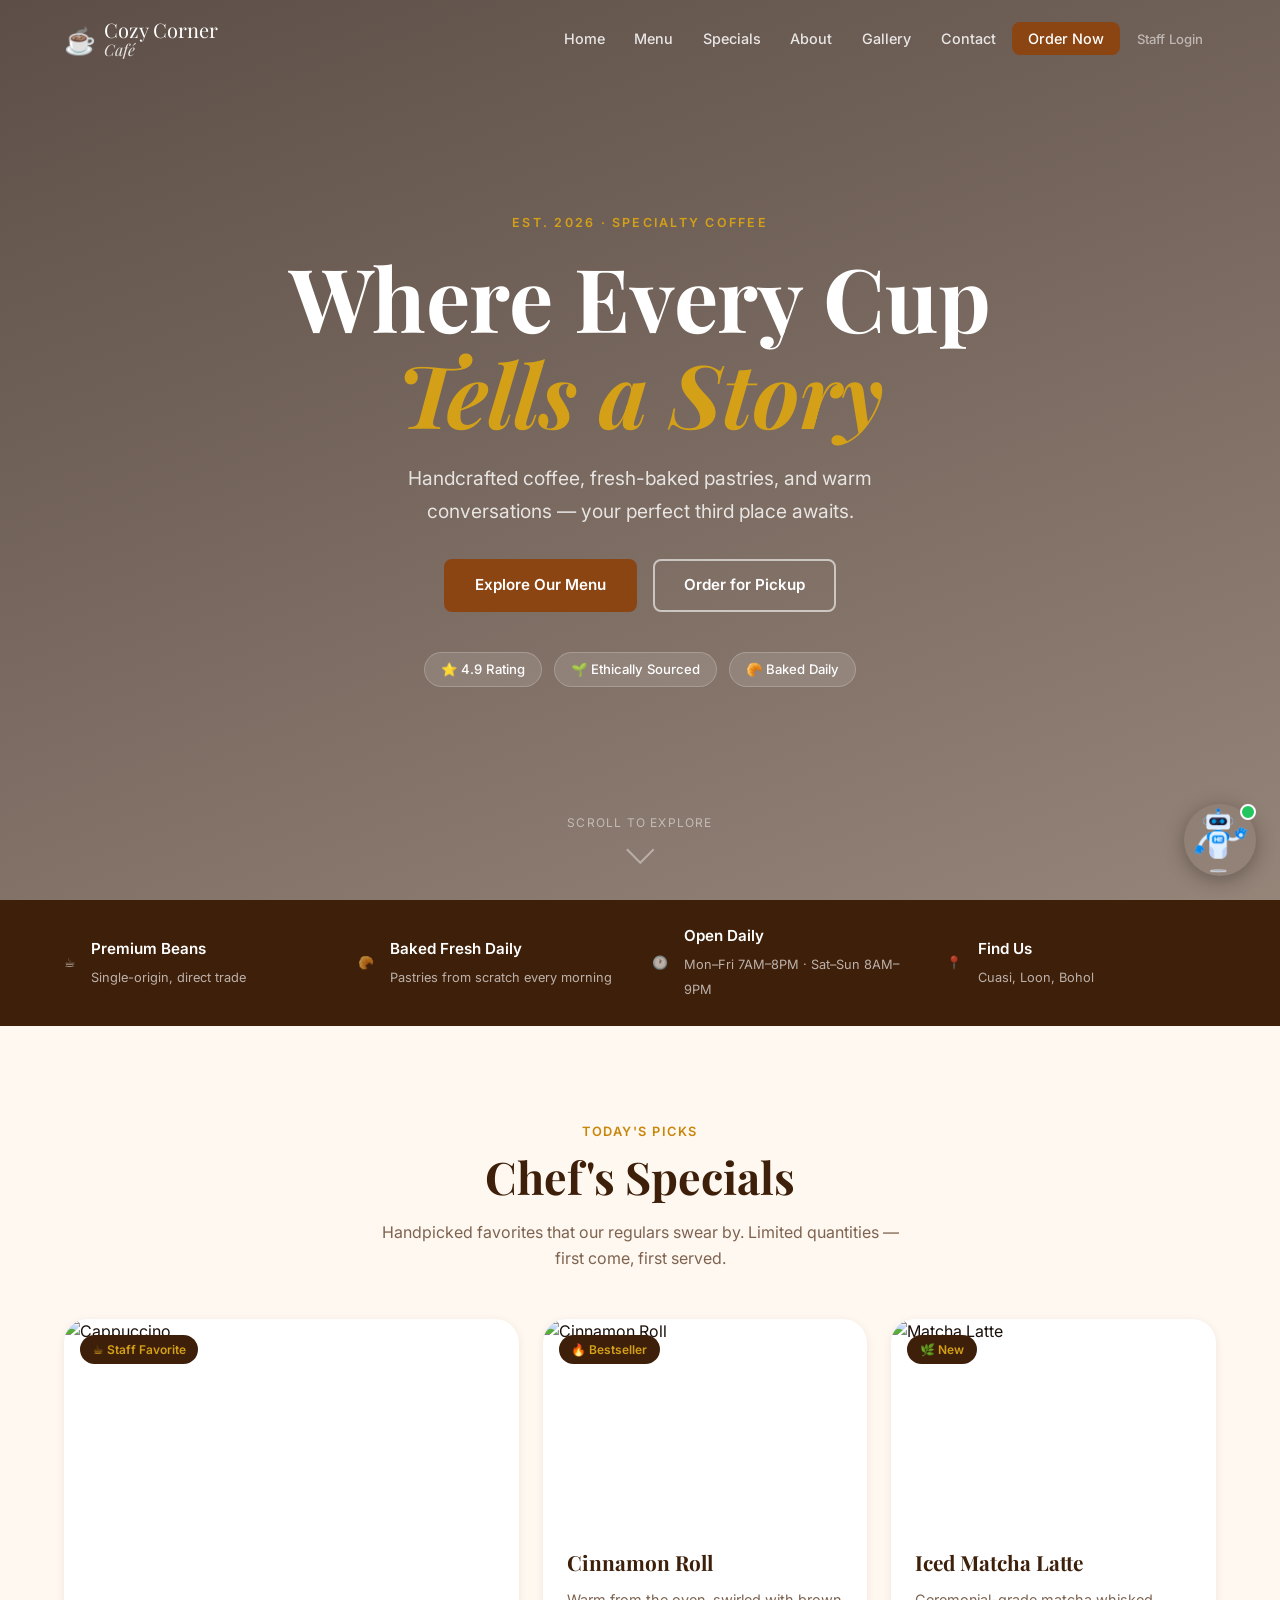
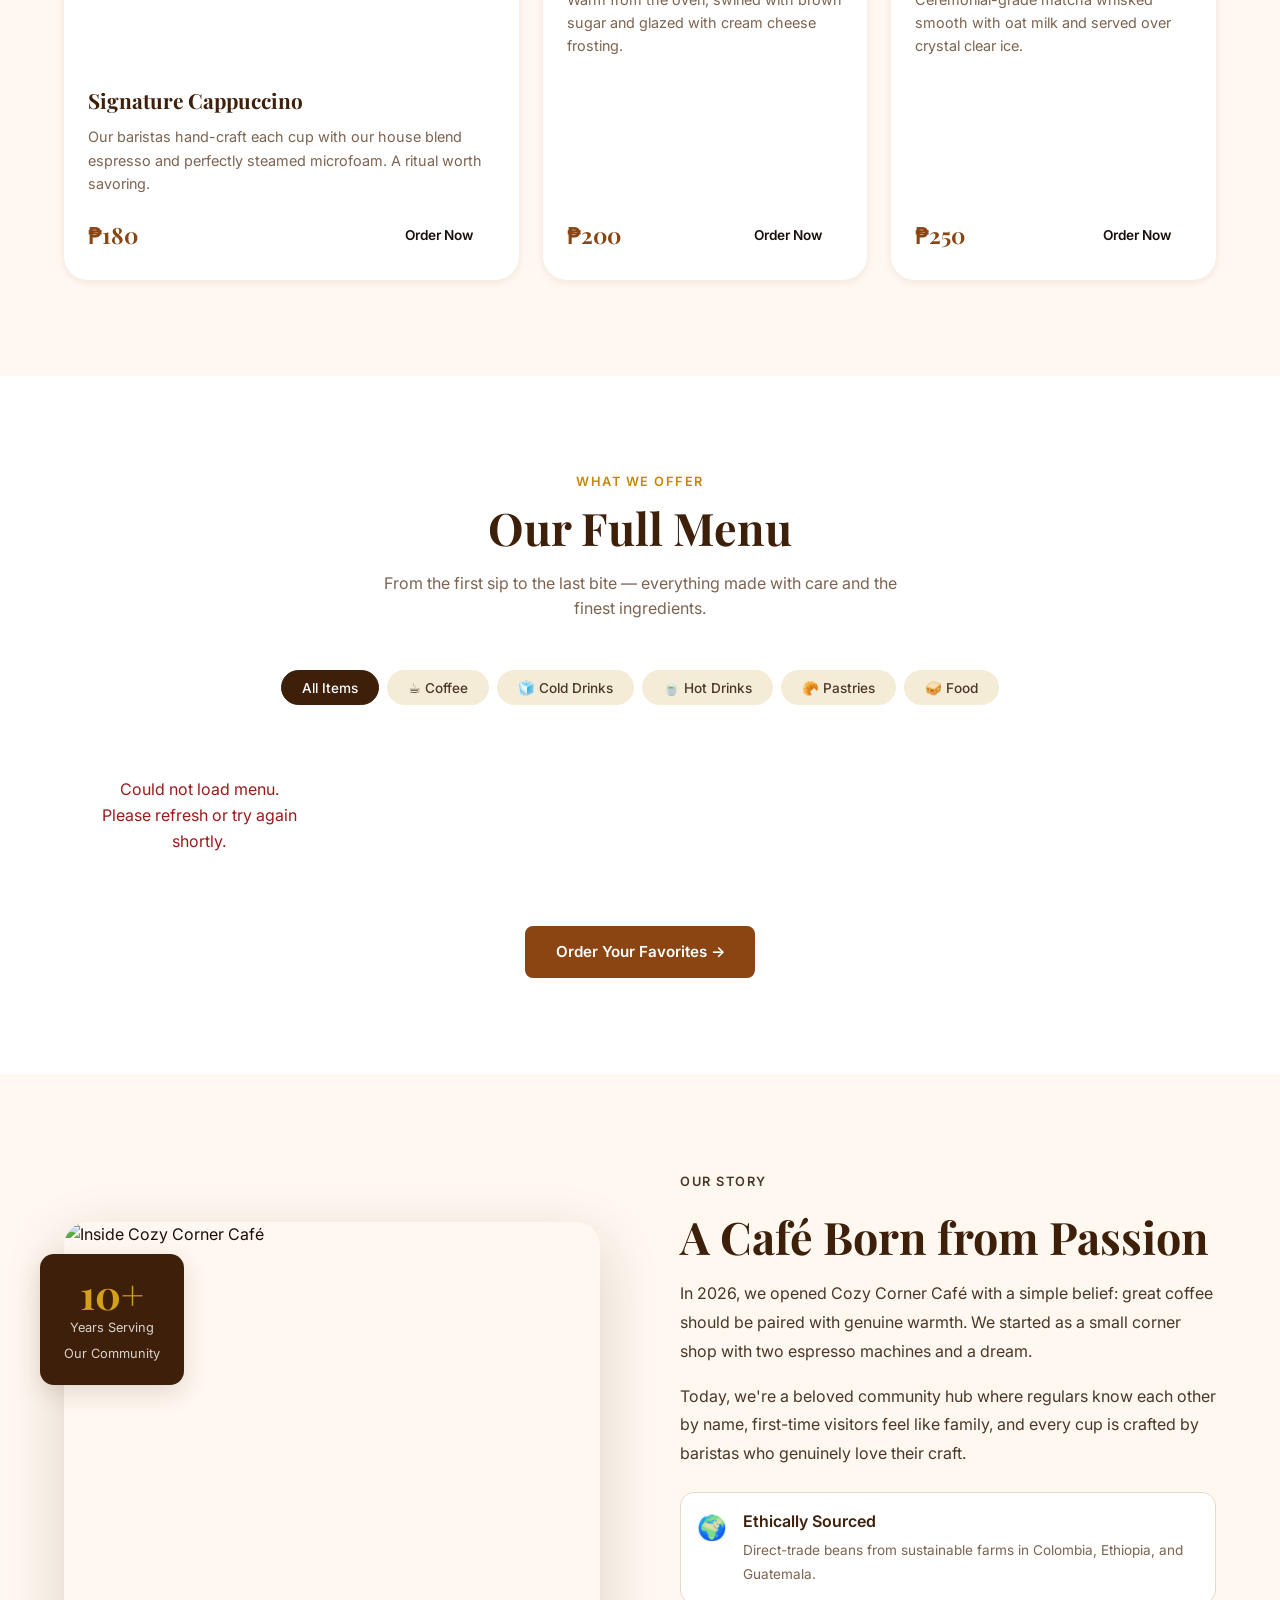
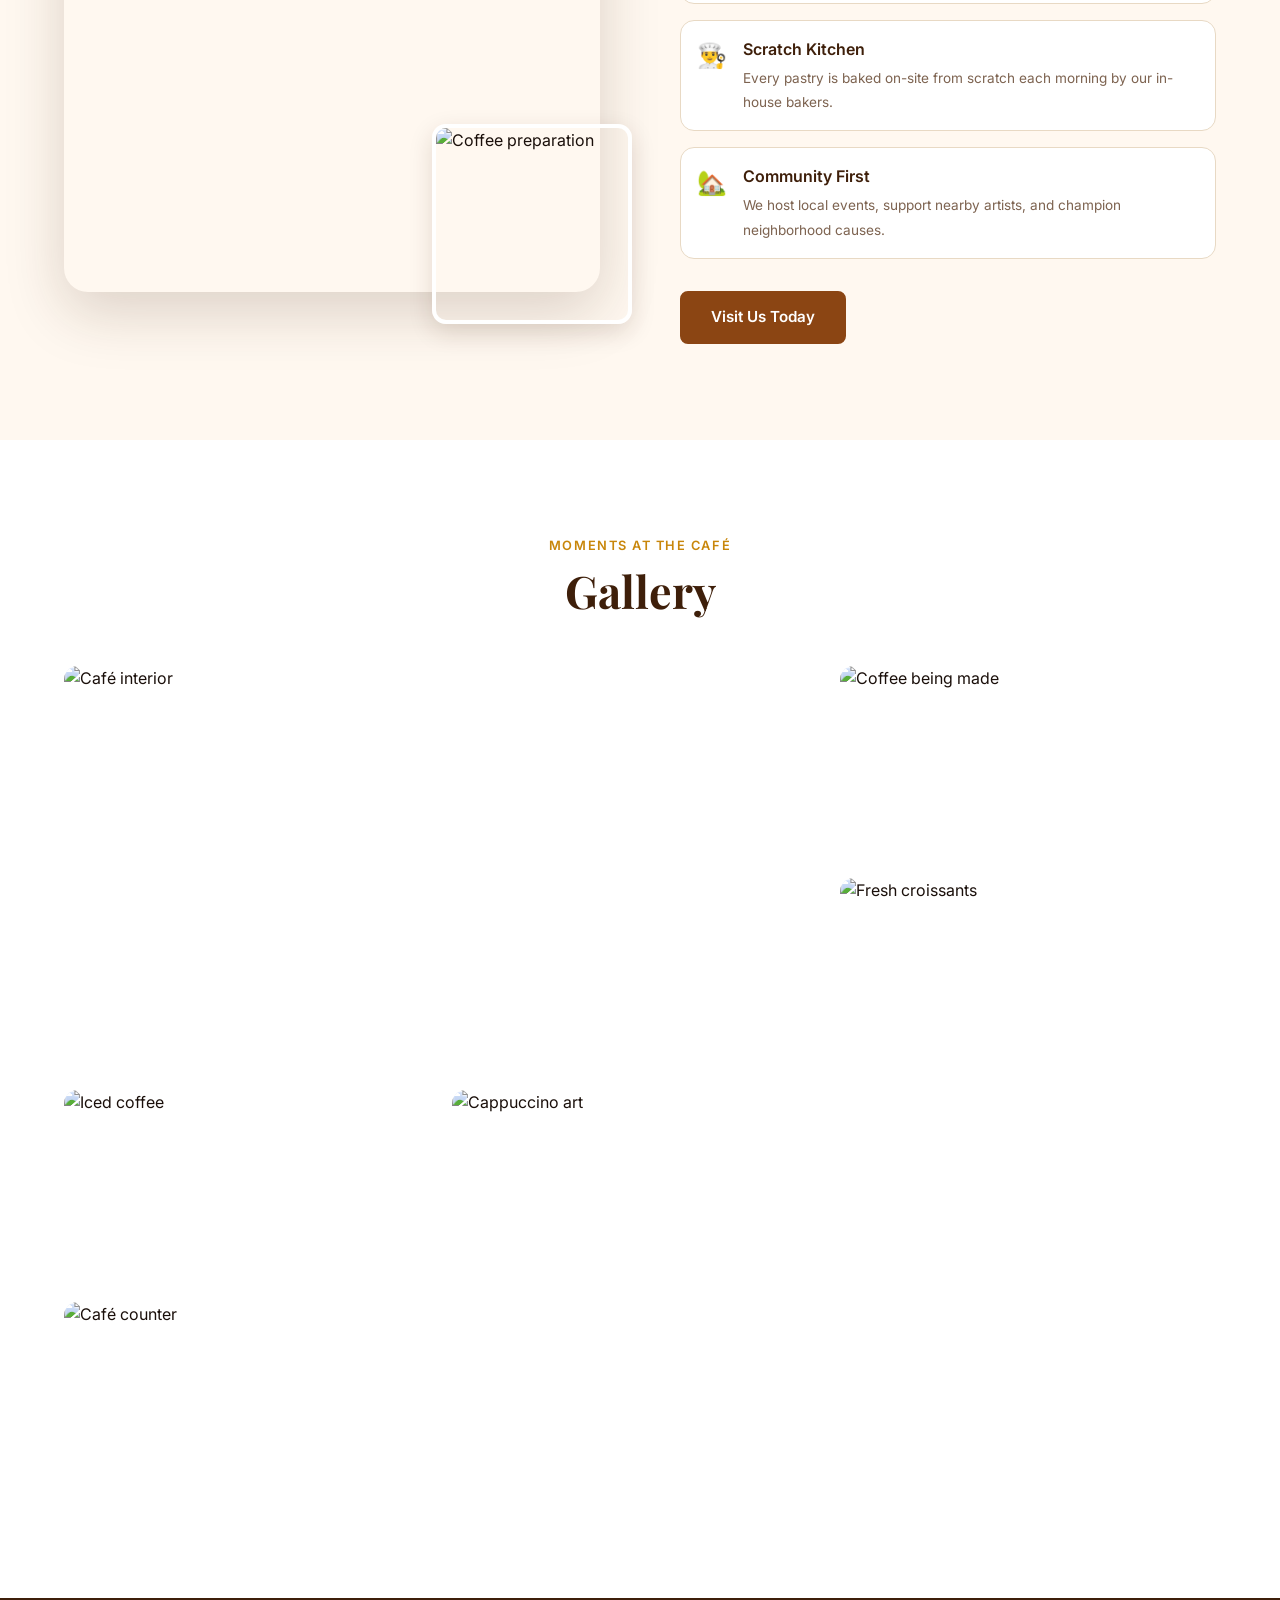
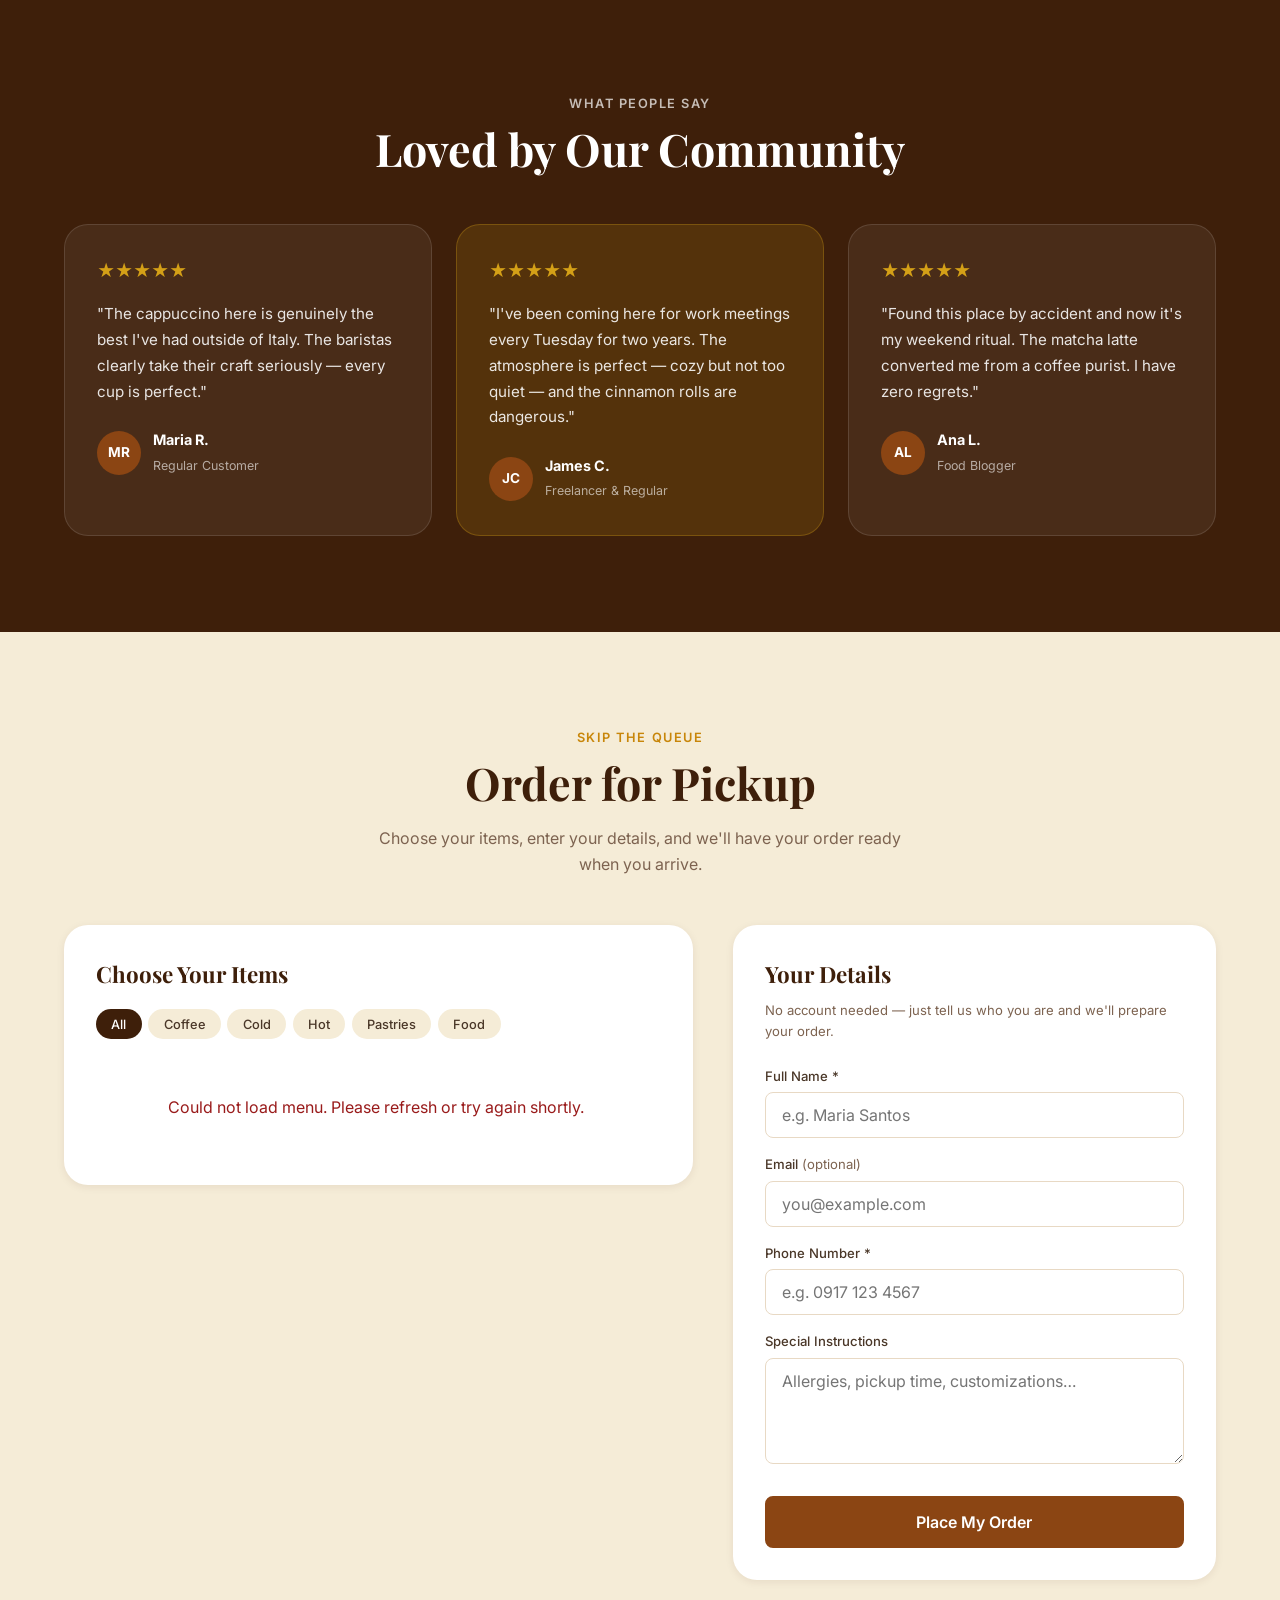
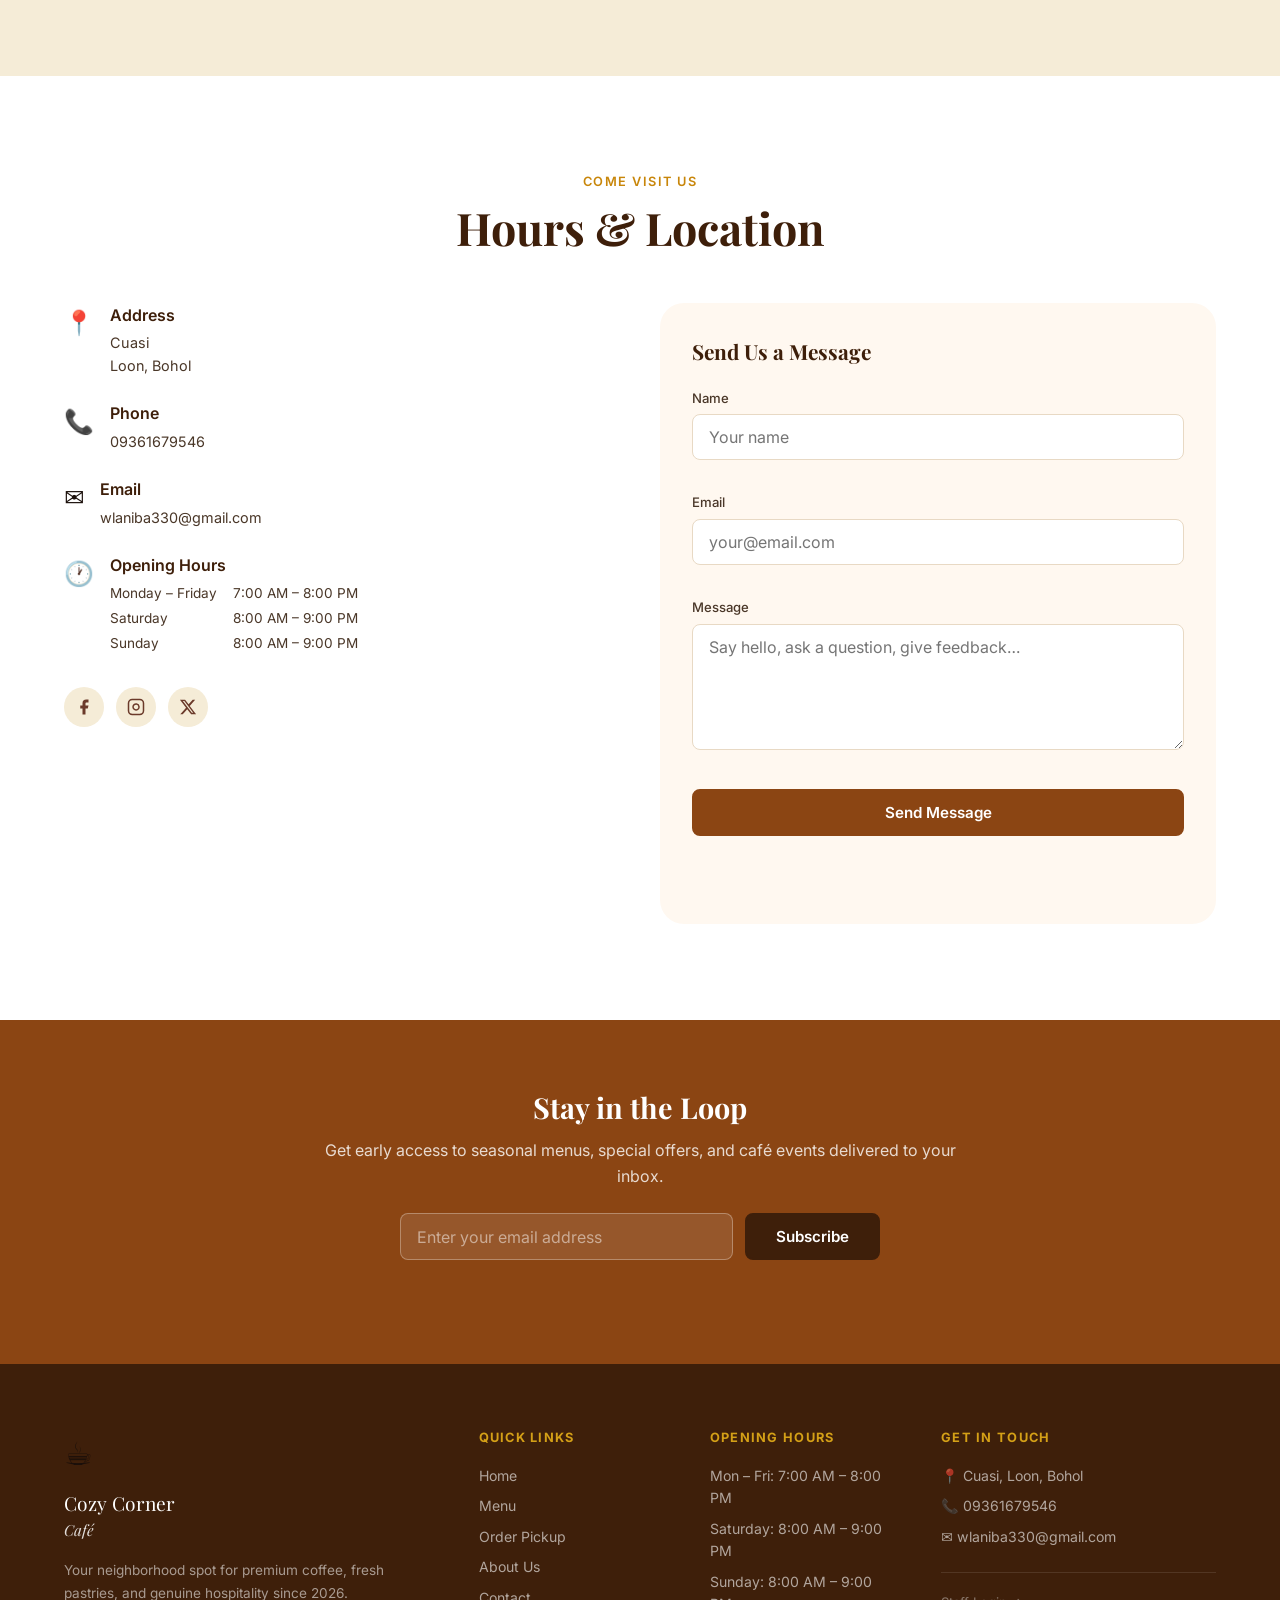
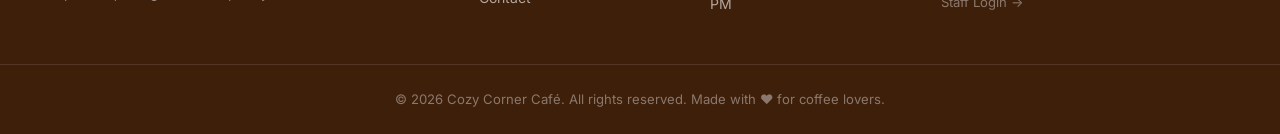
==== commit bad187c5: "fix some bugs and issues" ====
--- a/cafe/index.html
+++ b/cafe/index.html
@@ -89,7 +89,7 @@
             <span class="hi-icon">📍</span>
             <div>
                 <strong>Find Us</strong>
-                <span>123 Coffee Street, Sweet City</span>
+                <span>Cuasi, Loon, Bohol</span>
             </div>
         </div>
     </div>
@@ -375,21 +375,21 @@
                     <span class="info-icon">📍</span>
                     <div>
                         <h4>Address</h4>
-                        <p>123 Coffee Street<br>Sweet City, SC 12345</p>
+                        <p>Cuasi<br>Loon, Bohol</p>
                     </div>
                 </div>
                 <div class="info-block">
                     <span class="info-icon">📞</span>
                     <div>
                         <h4>Phone</h4>
-                        <p><a href="tel:+15551234567">(555) 123-4567</a></p>
+                        <p><a href="tel:+639361679546">09361679546</a></p>
                     </div>
                 </div>
                 <div class="info-block">
                     <span class="info-icon">✉️</span>
                     <div>
                         <h4>Email</h4>
-                        <p><a href="mailto:hello@cozycornercafe.com">hello@cozycornercafe.com</a></p>
+                        <p><a href="mailto:wlaniba330@gmail.com">wlaniba330@gmail.com</a></p>
                     </div>
                 </div>
                 <div class="info-block">
@@ -491,9 +491,9 @@
         <div class="footer-links">
             <h4>Get In Touch</h4>
             <ul>
-                <li>📍 123 Coffee Street, SC 12345</li>
-                <li>📞 (555) 123-4567</li>
-                <li>✉️ hello@cozycornercafe.com</li>
+                <li>📍 Cuasi, Loon, Bohol</li>
+                <li>📞 09361679546</li>
+                <li>✉️ wlaniba330@gmail.com</li>
             </ul>
             <div class="footer-staff-link">
                 <a href="../login.html">Staff Login →</a>
@@ -515,8 +515,18 @@
         <span>☕ Café Assistant</span>
         <button id="chatbot-close">✕</button>
     </div>
-    <script async type='module' src='https://interfaces.zapier.com/assets/web-components/zapier-interfaces/zapier-interfaces.esm.js'></script>
-    <zapier-interfaces-chatbot-embed id="zapier-chatbot" is-popup='false' chatbot-id='cmmeirdzh007puwnirm4tjndg' style="width:100%;height:500px;"></zapier-interfaces-chatbot-embed>
+    <div class="chatbot-body">
+        <div id="chatbot-messages" class="chatbot-messages" aria-live="polite"></div>
+        <div class="chatbot-quick-actions" id="chatbot-quick-actions">
+            <button type="button" class="chatbot-chip">What time are you open?</button>
+            <button type="button" class="chatbot-chip">Where are you located?</button>
+            <button type="button" class="chatbot-chip">How do I order pickup?</button>
+        </div>
+        <form id="chatbot-form" class="chatbot-form">
+            <input id="chatbot-input" type="text" maxlength="220" placeholder="Ask about menu, hours, location, or orders..." autocomplete="off" required>
+            <button type="submit" class="chatbot-send">Send</button>
+        </form>
+    </div>
 </div>
 
 <!-- ===== ORDER SUCCESS MODAL ===== -->
--- a/cafe/styles.css
+++ b/cafe/styles.css
@@ -994,6 +994,87 @@
   transition: color var(--transition);
 }
 .chatbot-header button:hover { color: var(--white); }
+.chatbot-body {
+  display: flex;
+  flex-direction: column;
+  height: 520px;
+  background: linear-gradient(180deg, #fffdfa 0%, #fff7ee 100%);
+}
+.chatbot-messages {
+  flex: 1;
+  overflow-y: auto;
+  padding: 1rem;
+  display: flex;
+  flex-direction: column;
+  gap: 0.65rem;
+}
+.chat-message {
+  max-width: 86%;
+  padding: 0.7rem 0.85rem;
+  border-radius: 14px;
+  font-size: 0.88rem;
+  line-height: 1.45;
+  box-shadow: var(--shadow-sm);
+  white-space: pre-line;
+}
+.chat-message.bot {
+  align-self: flex-start;
+  background: #fff;
+  color: var(--text-mid);
+  border: 1px solid var(--cream-border);
+  border-bottom-left-radius: 5px;
+}
+.chat-message.user {
+  align-self: flex-end;
+  background: var(--brown-dark);
+  color: var(--white);
+  border-bottom-right-radius: 5px;
+}
+.chatbot-quick-actions {
+  display: flex;
+  gap: 0.4rem;
+  flex-wrap: wrap;
+  padding: 0 1rem 0.8rem;
+  border-top: 1px solid rgba(232, 217, 196, 0.7);
+}
+.chatbot-chip {
+  background: #fff;
+  border: 1px solid var(--cream-border);
+  color: var(--text-mid);
+  border-radius: 999px;
+  padding: 0.3rem 0.7rem;
+  font-size: 0.75rem;
+  transition: all var(--transition);
+}
+.chatbot-chip:hover {
+  background: var(--brown-dark);
+  color: var(--white);
+  border-color: var(--brown-dark);
+}
+.chatbot-form {
+  display: flex;
+  gap: 0.55rem;
+  padding: 0.85rem 1rem 1rem;
+  border-top: 1px solid var(--cream-border);
+  background: rgba(255, 255, 255, 0.9);
+}
+#chatbot-input {
+  flex: 1;
+  padding: 0.65rem 0.8rem;
+  font-size: 0.86rem;
+}
+.chatbot-send {
+  background: var(--brown-warm);
+  color: var(--white);
+  border-radius: var(--radius-sm);
+  padding: 0.65rem 0.95rem;
+  font-size: 0.84rem;
+  font-weight: 600;
+  transition: all var(--transition);
+}
+.chatbot-send:hover {
+  background: var(--brown-dark);
+}
 
 /* ── RESPONSIVE ─────────────────────────────────── */
 @media (max-width: 1024px) {
@@ -1039,6 +1120,7 @@
   .footer-inner { grid-template-columns: 1fr; gap: 2rem; }
   .newsletter-form { flex-direction: column; }
   #chatbot-window { width: calc(100vw - 2rem); right: 1rem; }
+  .chatbot-body { height: min(72vh, 520px); }
 }
 
 @media (max-width: 480px) {
@@ -1048,4 +1130,7 @@
   .menu-grid { grid-template-columns: 1fr; }
   .gallery-grid { grid-template-columns: 1fr; }
   .gallery-item.gi-large, .gallery-item.gi-wide { grid-column: span 1; }
-}
+  #chatbot-toggle { bottom: 1rem; right: 1rem; }
+  #chatbot-avatar { width: 64px; height: 64px; }
+  #chatbot-window { bottom: 5.7rem; }
+}
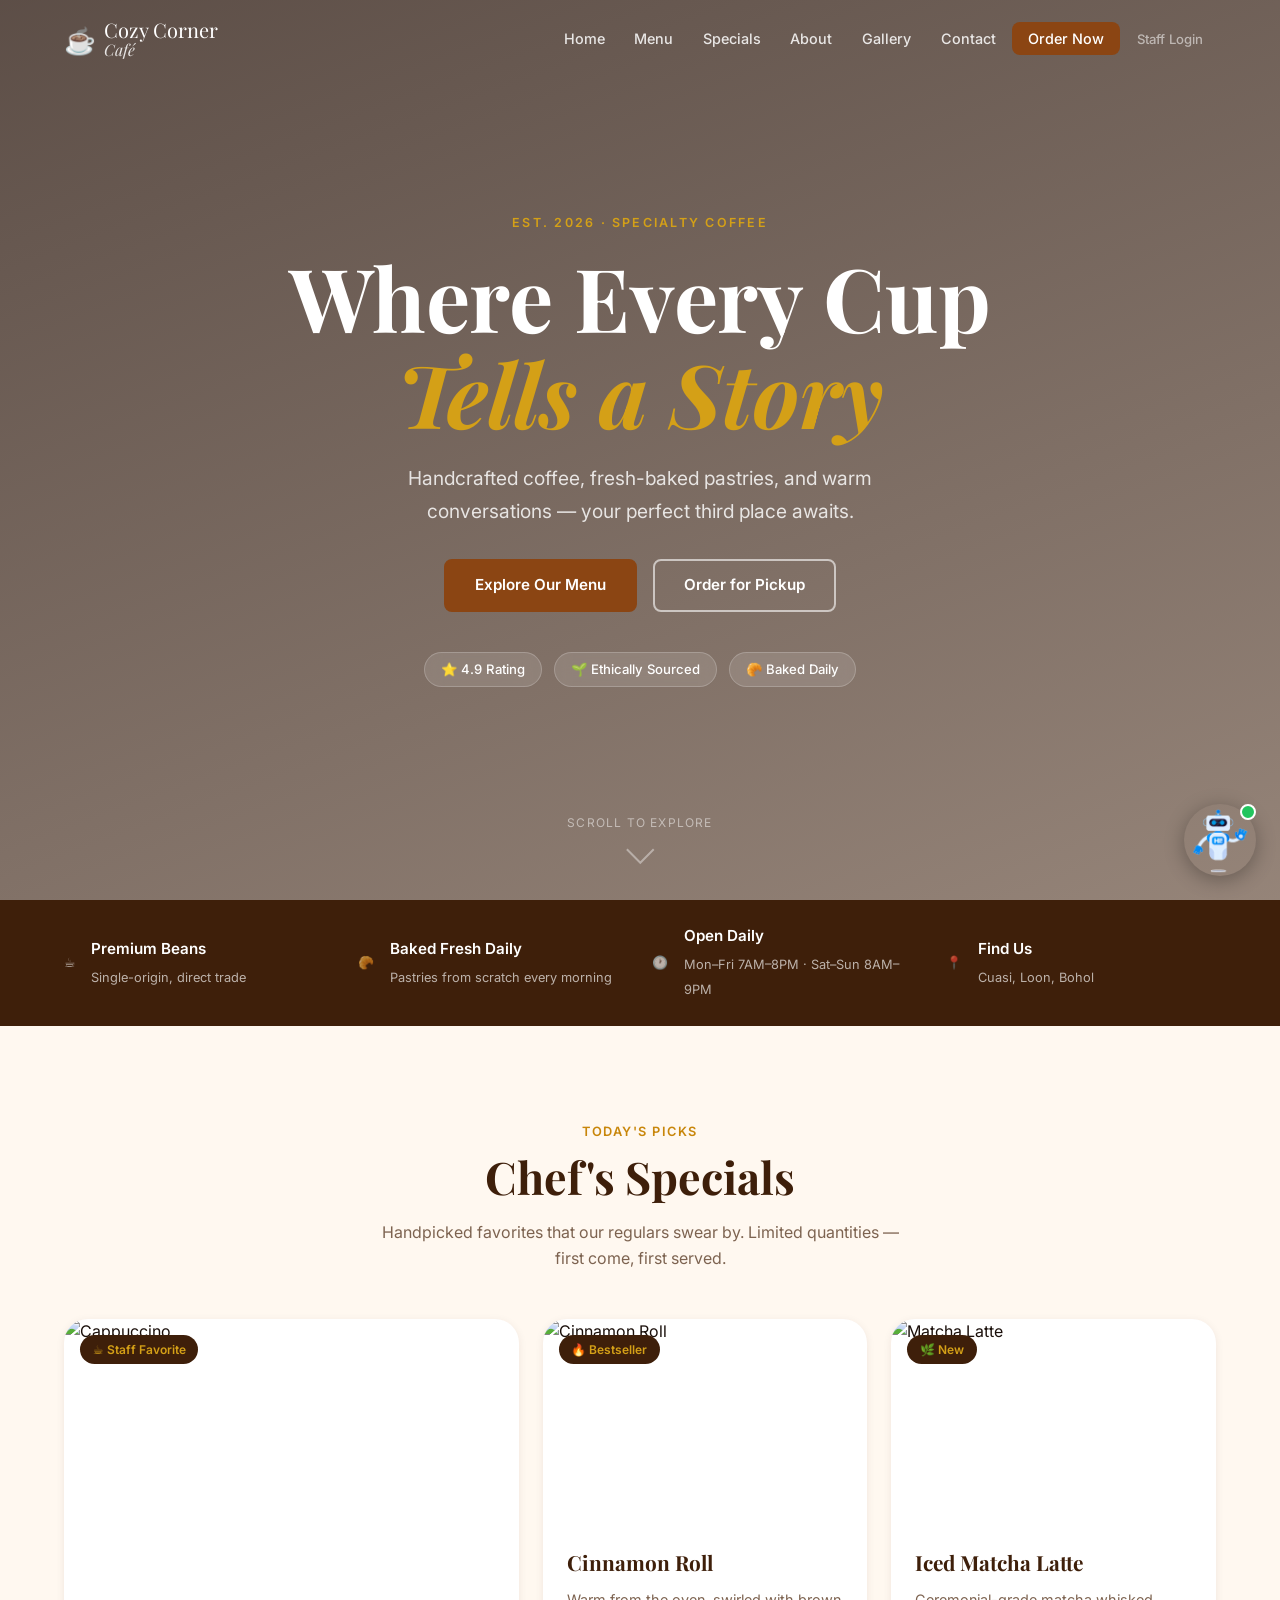
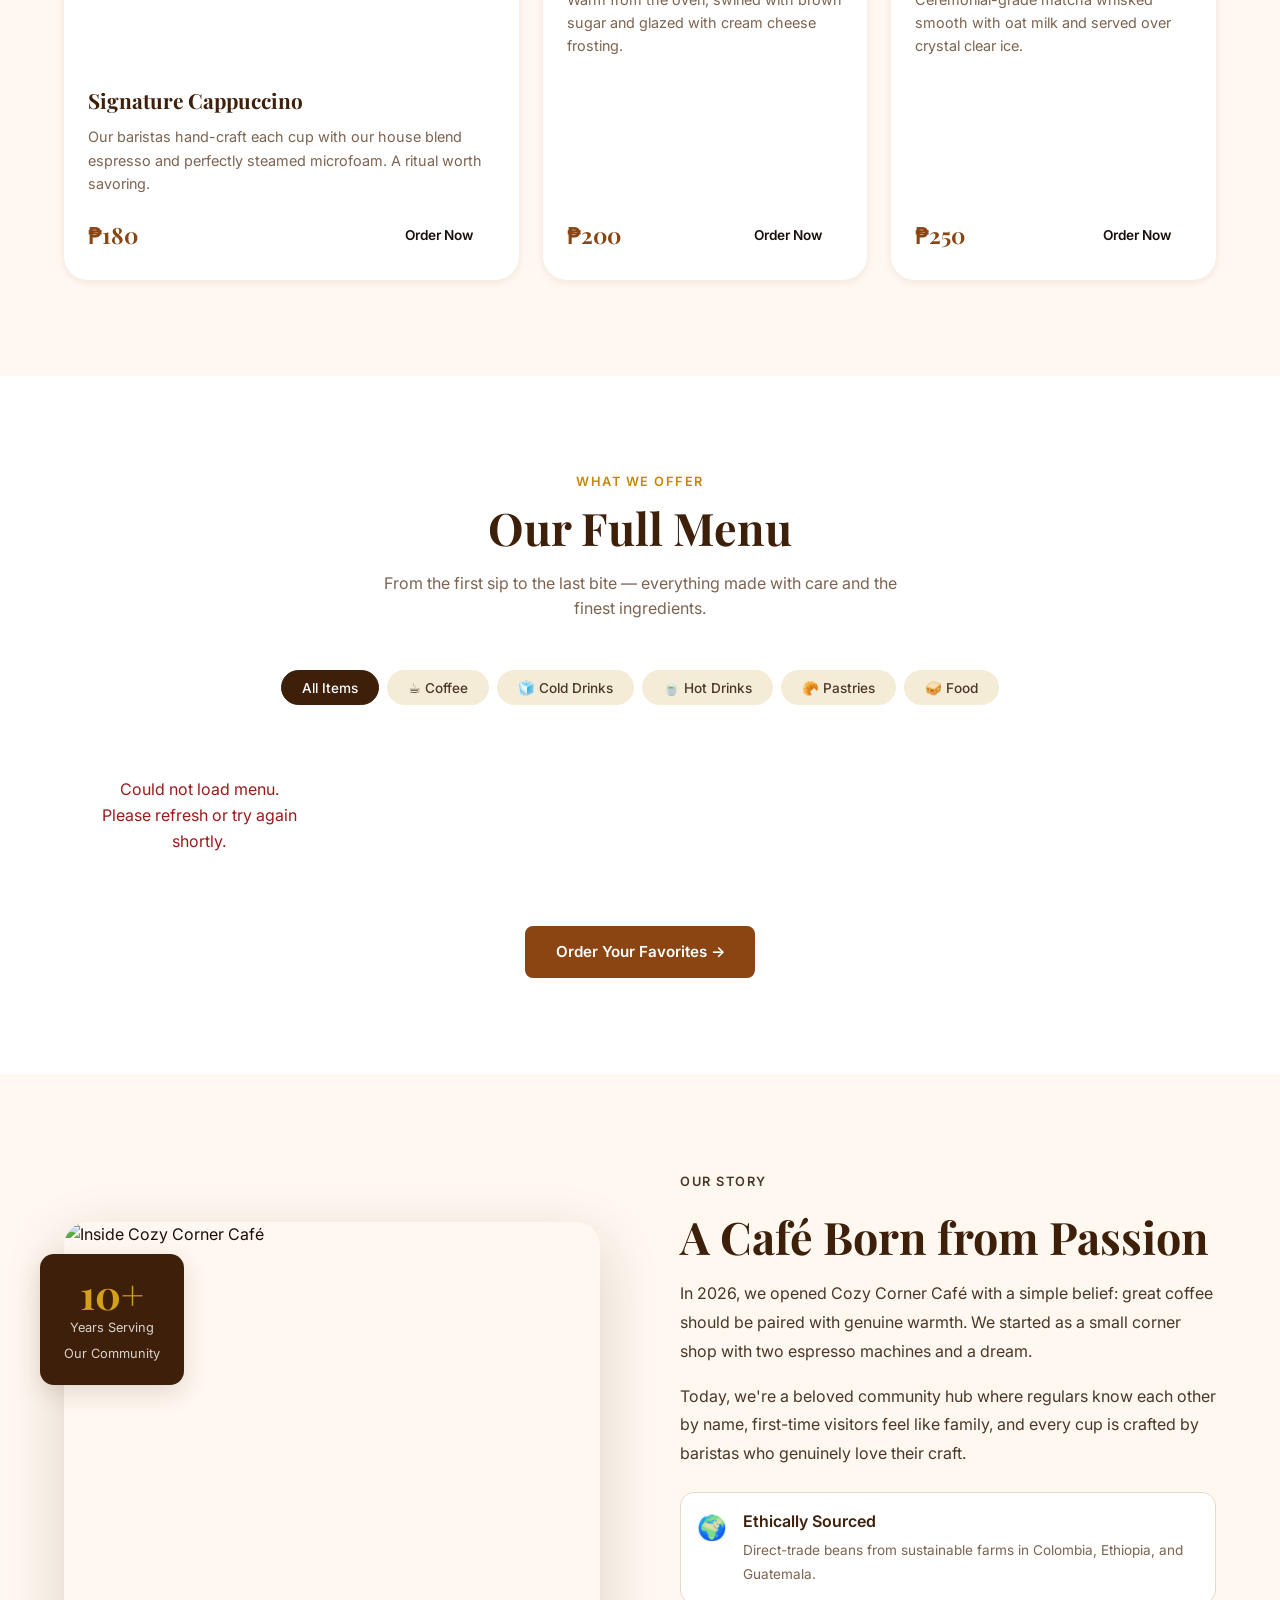
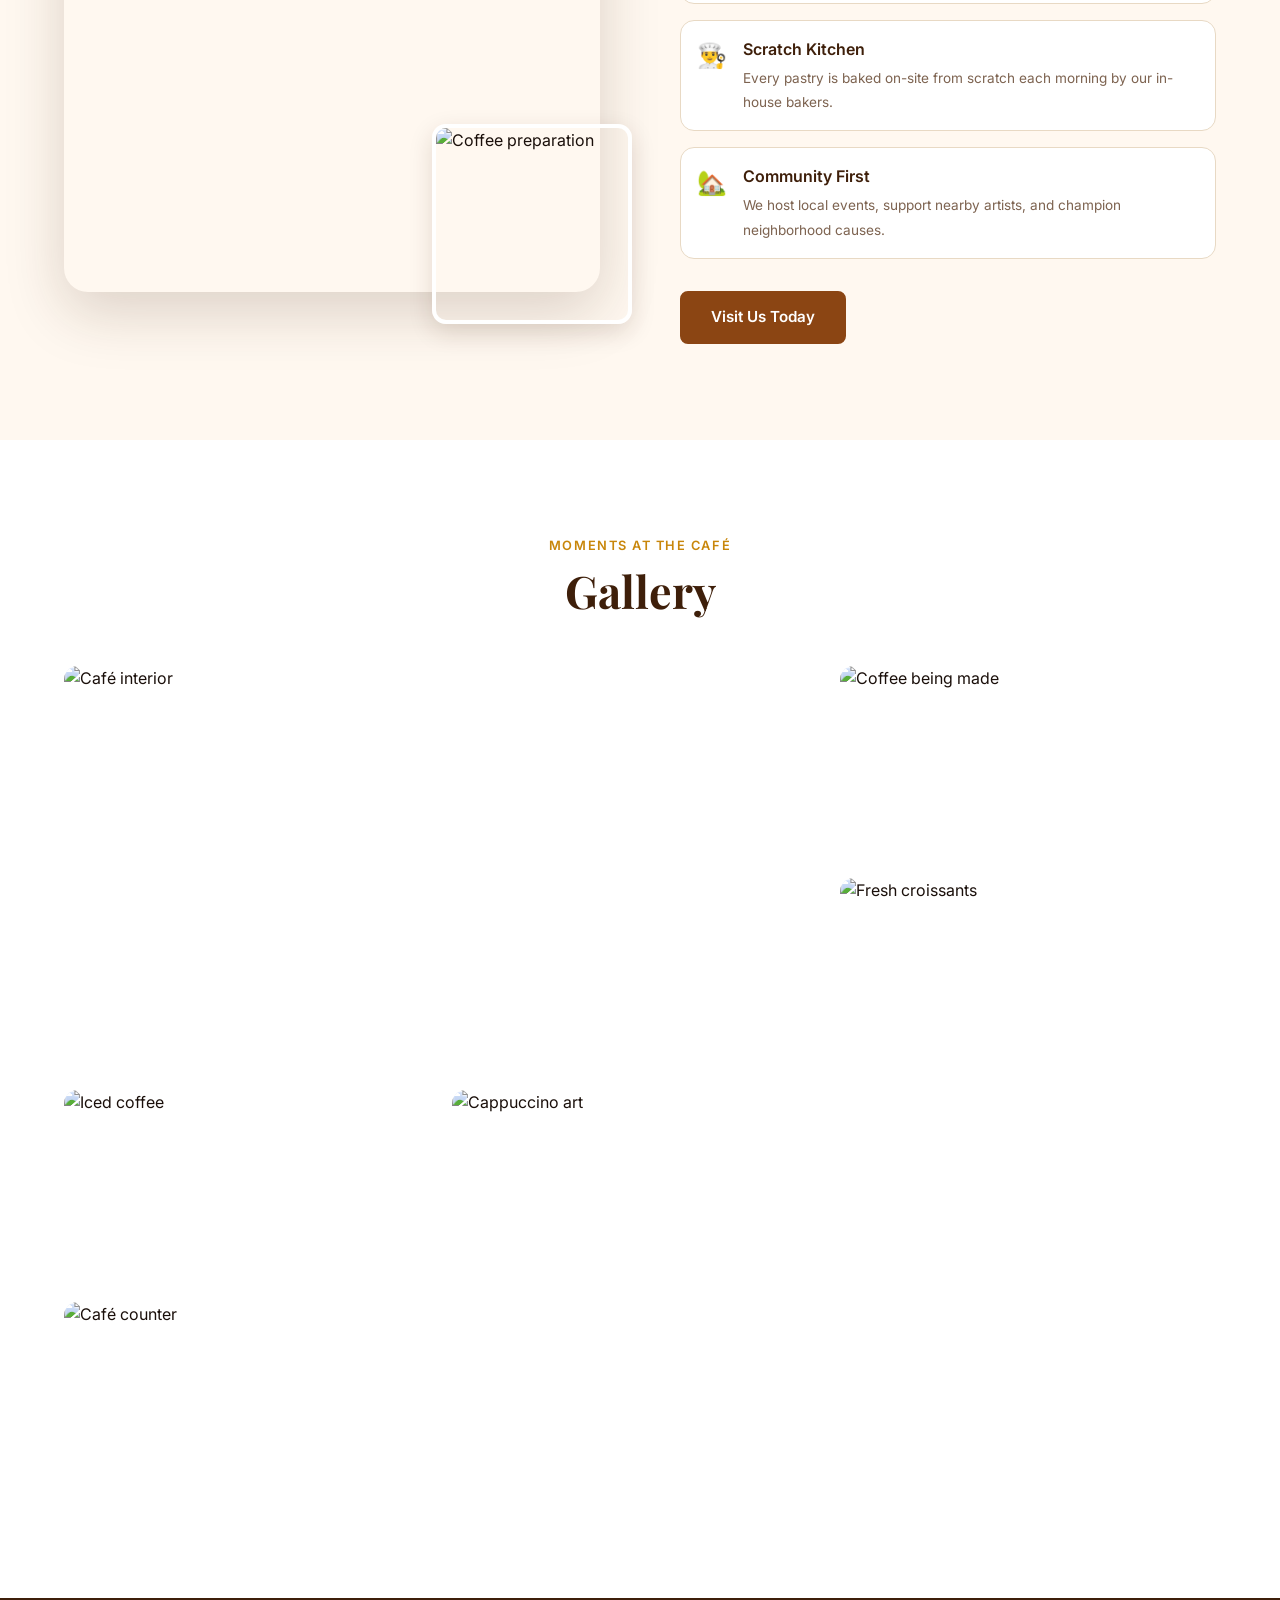
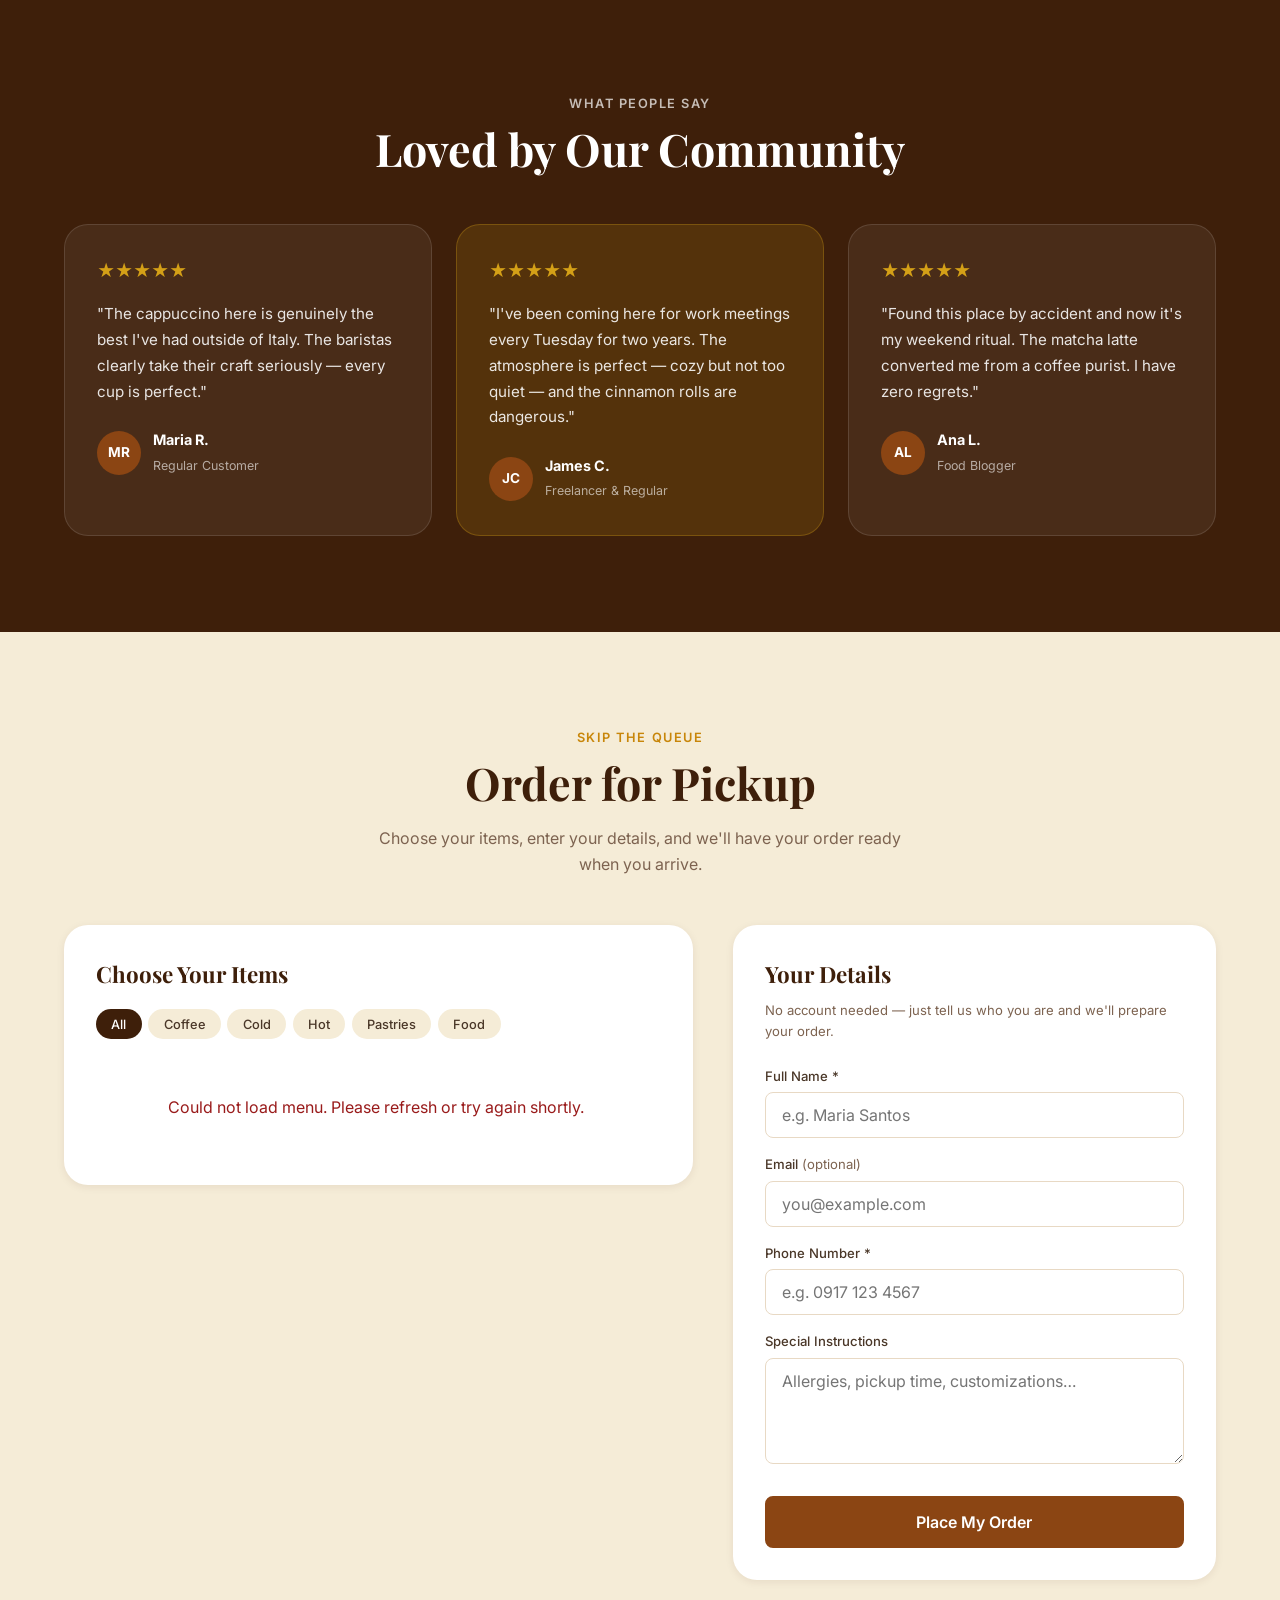
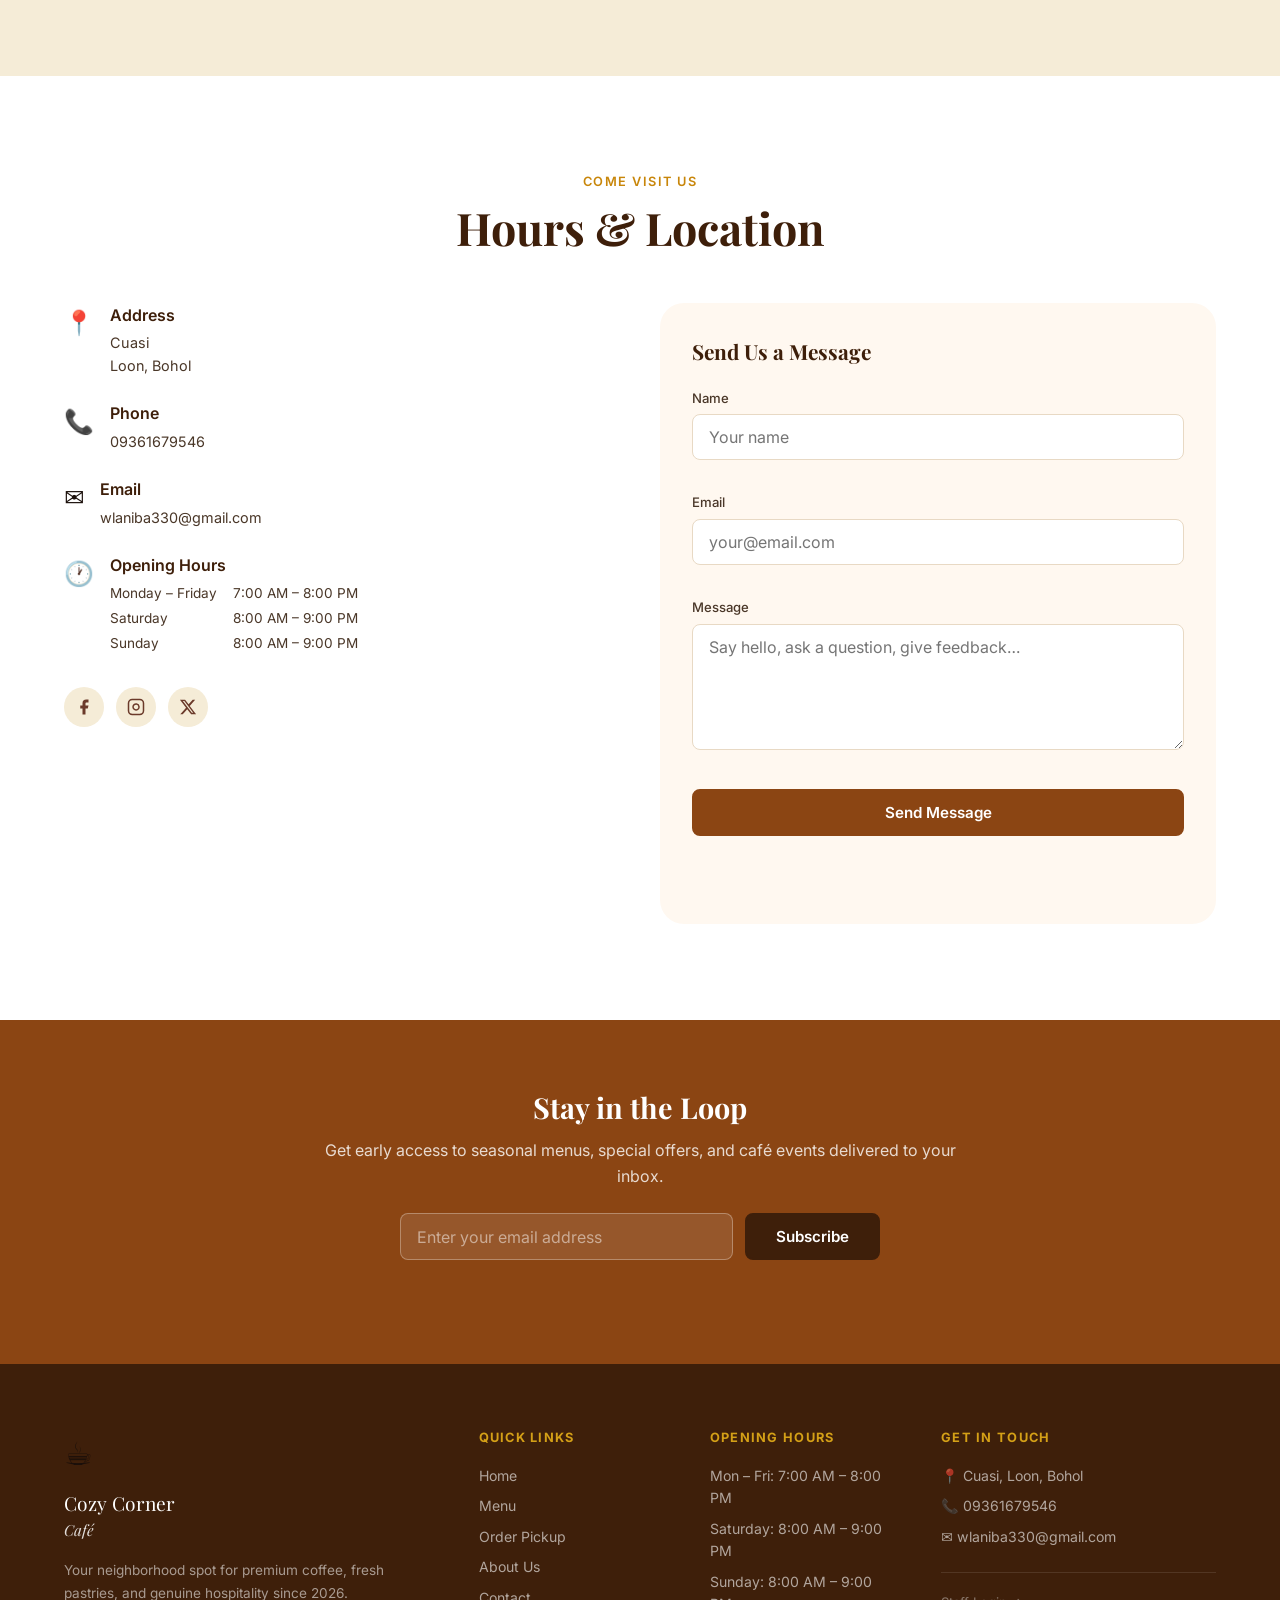
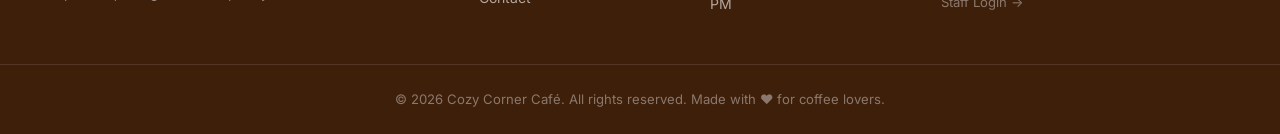
==== commit 92361811: "added "How do I track my order?" chatbot quick action" ====
--- a/cafe/index.html
+++ b/cafe/index.html
@@ -521,6 +521,7 @@
             <button type="button" class="chatbot-chip">What time are you open?</button>
             <button type="button" class="chatbot-chip">Where are you located?</button>
             <button type="button" class="chatbot-chip">How do I order pickup?</button>
+            <button type="button" class="chatbot-chip">How do I track my order?</button>
         </div>
         <form id="chatbot-form" class="chatbot-form">
             <input id="chatbot-input" type="text" maxlength="220" placeholder="Ask about menu, hours, location, or orders..." autocomplete="off" required>
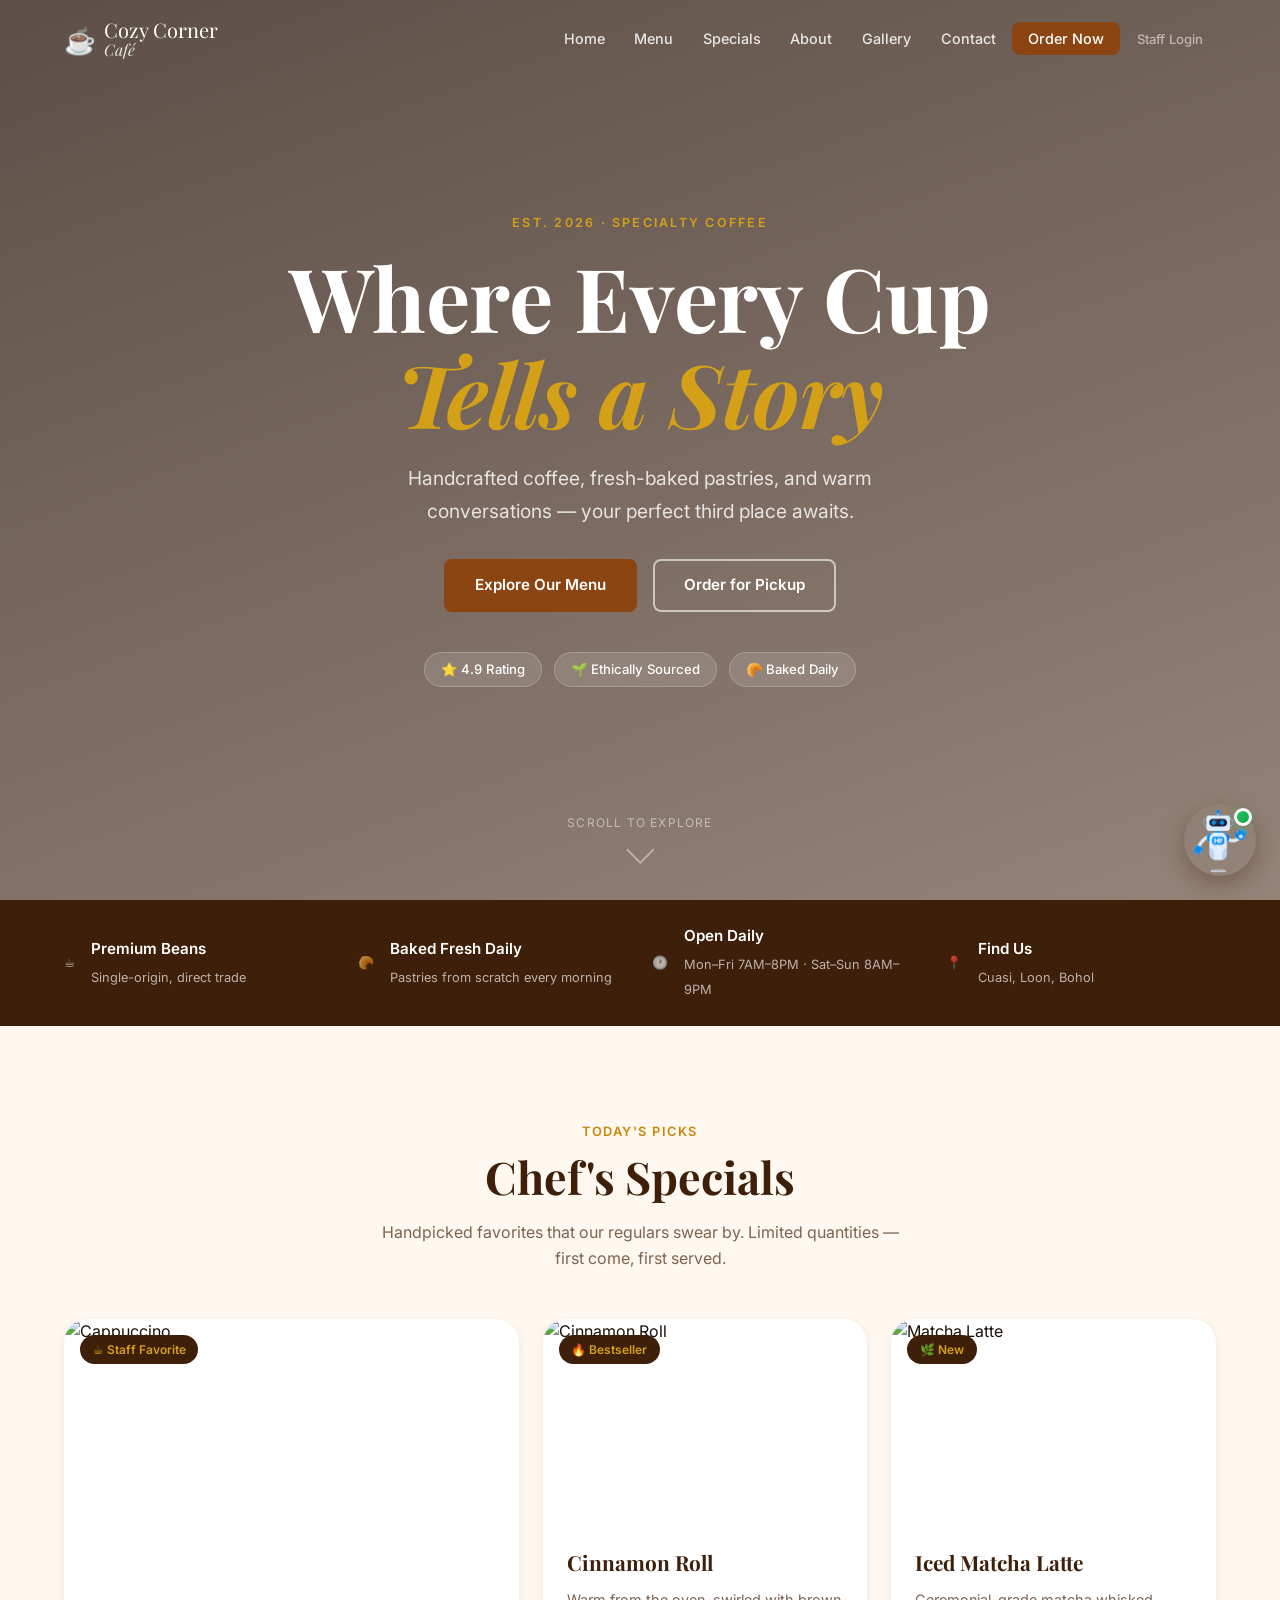
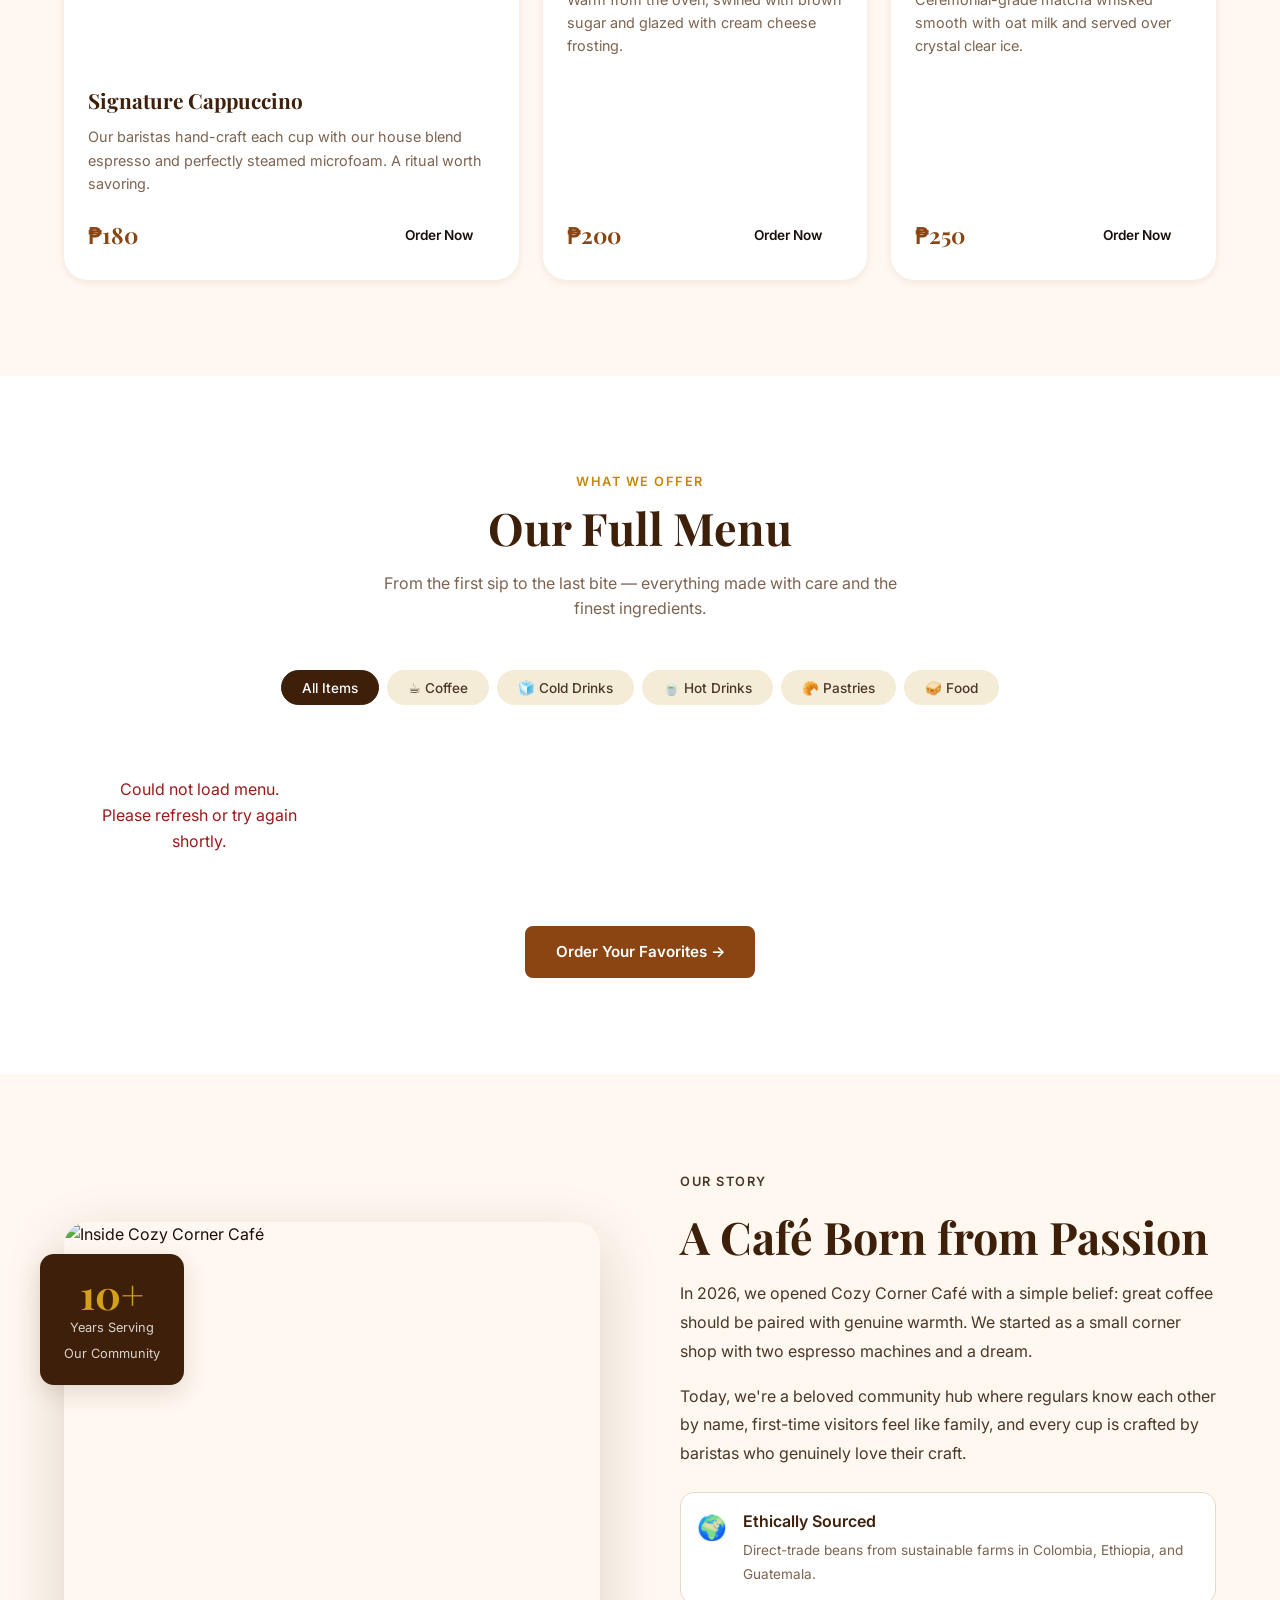
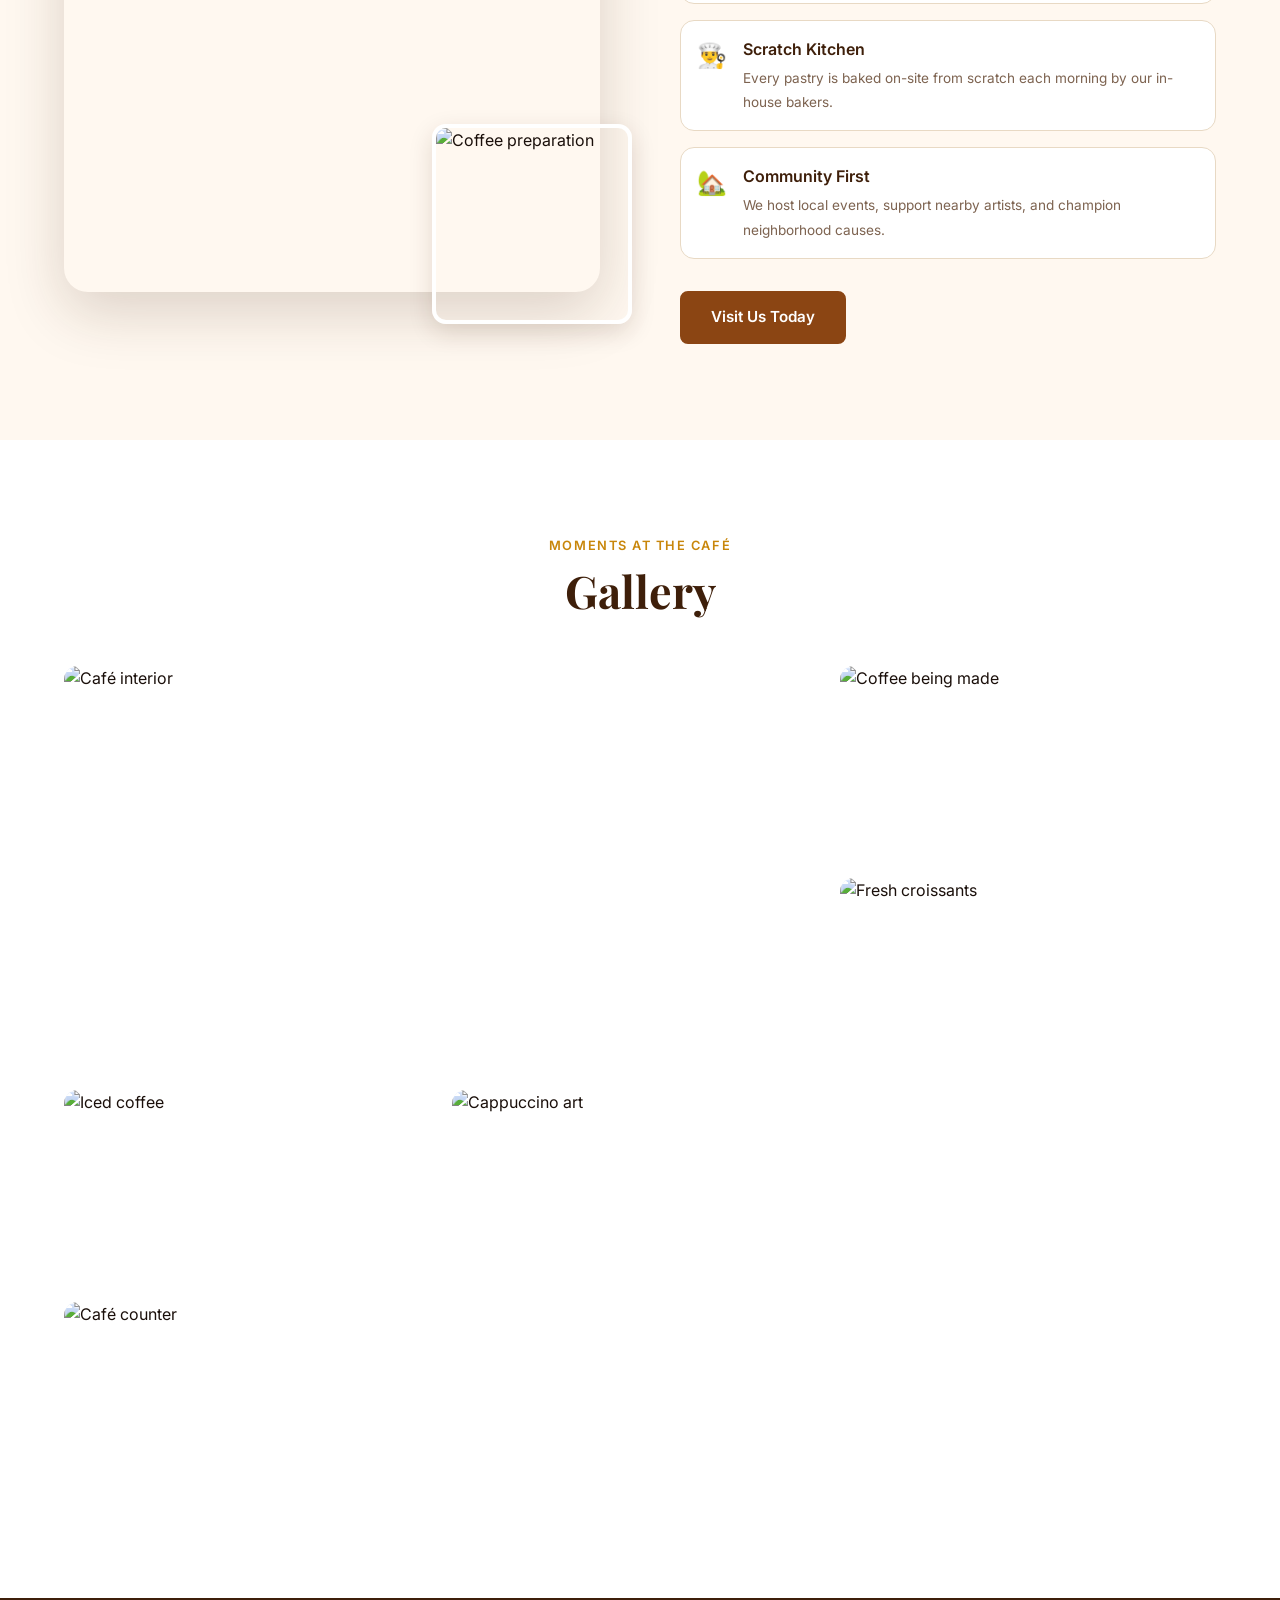
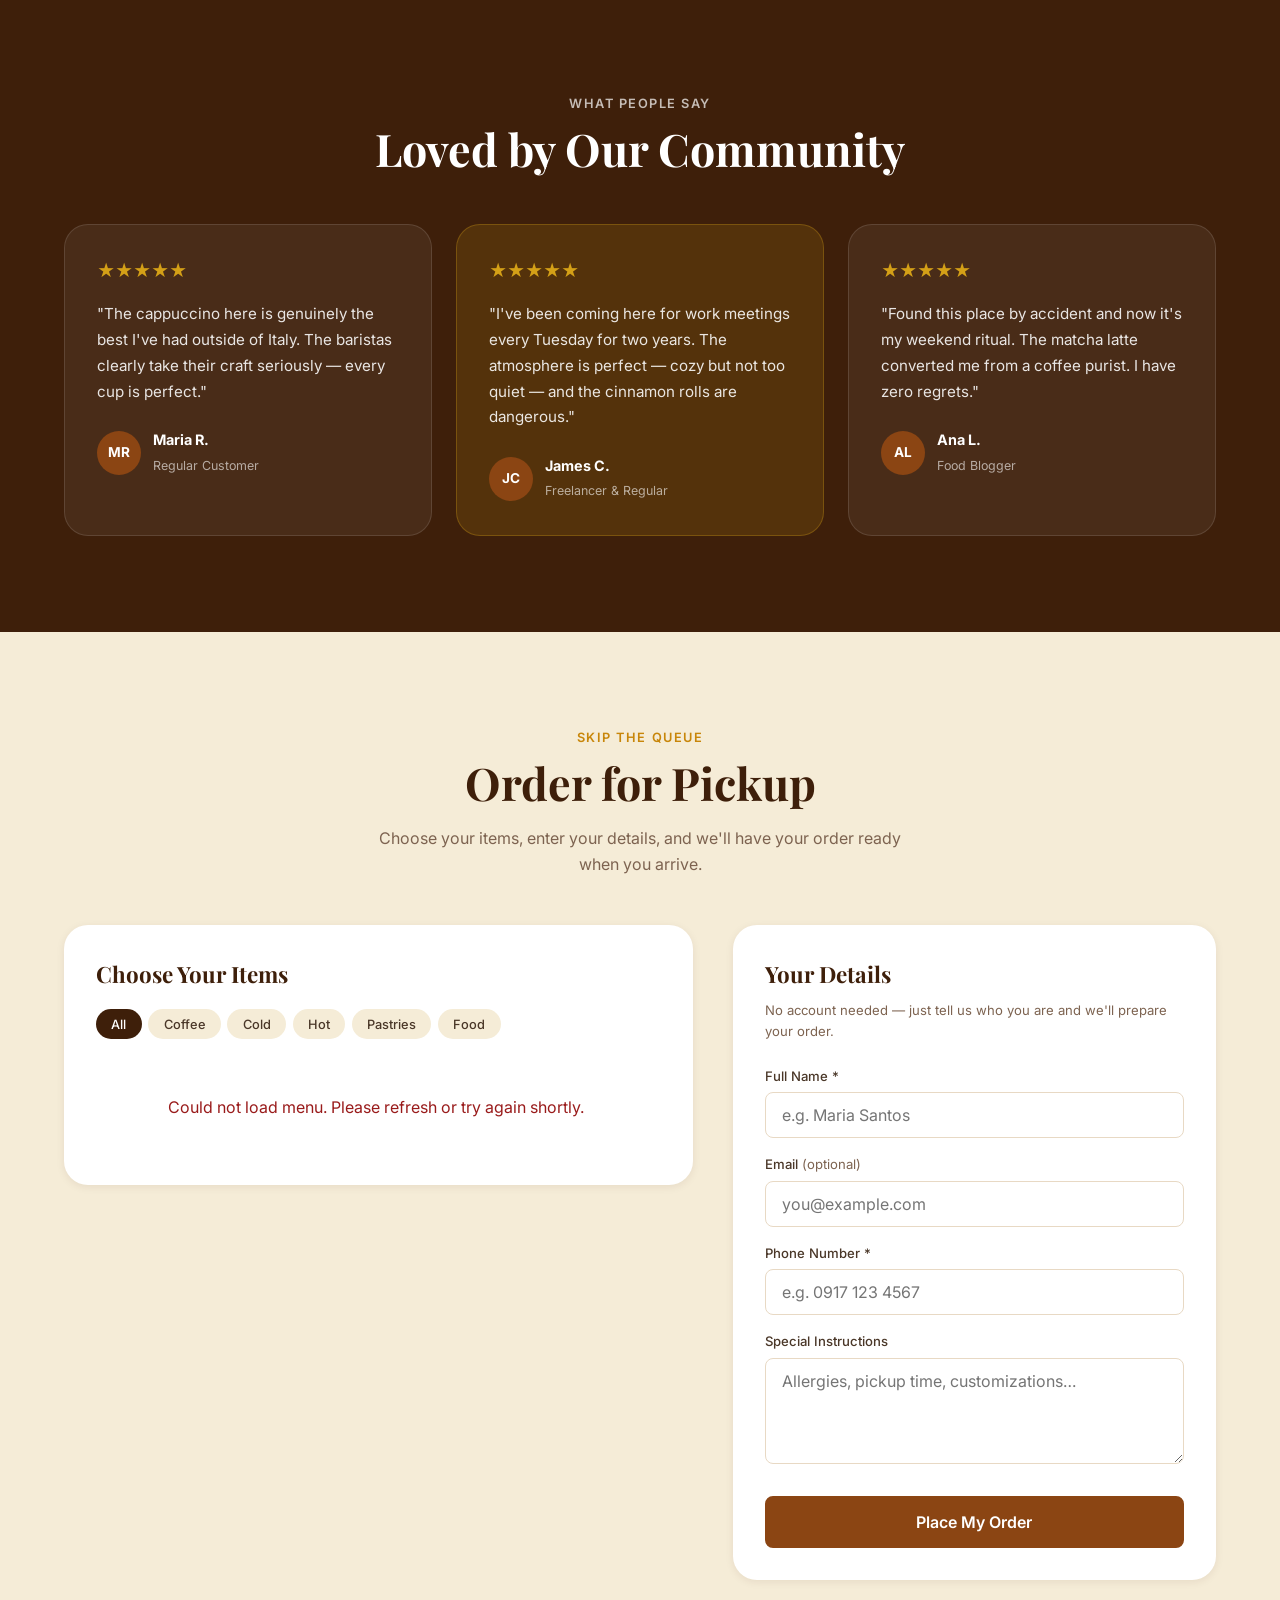
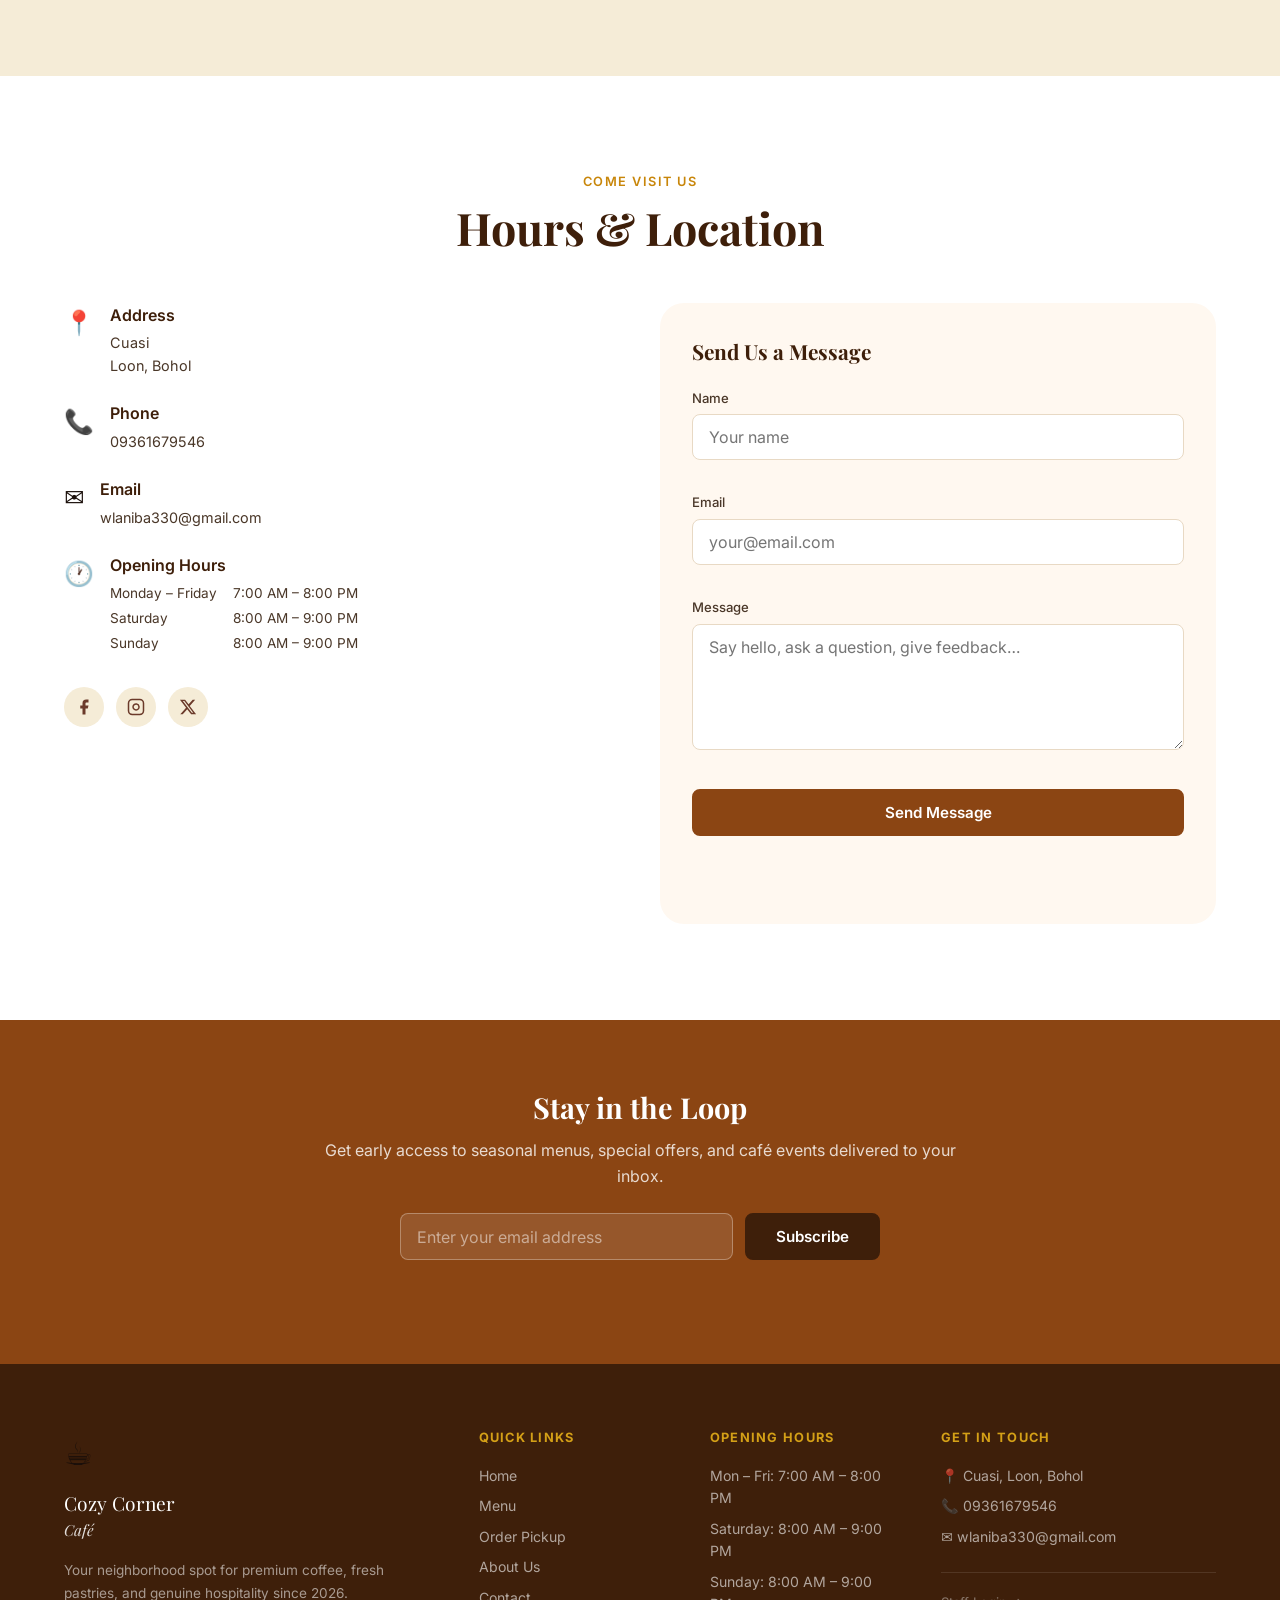
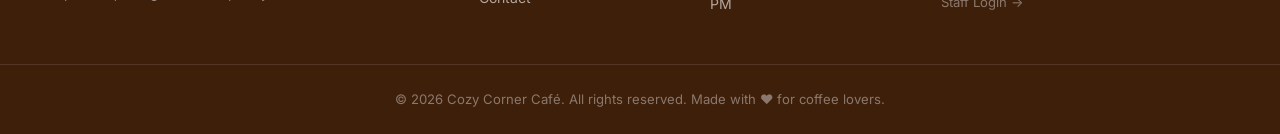
==== commit 04a9672b: "chatbot polished and finalized" ====
--- a/cafe/index.html
+++ b/cafe/index.html
@@ -510,7 +510,7 @@
     <img src="../img/chatbot_avatar.gif" alt="Chat" id="chatbot-avatar">
     <span class="chatbot-pulse"></span>
 </div>
-<div id="chatbot-window" style="display:none;">
+<div id="chatbot-window">
     <div class="chatbot-header">
         <span>☕ Café Assistant</span>
         <button id="chatbot-close">✕</button>
@@ -525,7 +525,7 @@
         </div>
         <form id="chatbot-form" class="chatbot-form">
             <input id="chatbot-input" type="text" maxlength="220" placeholder="Ask about menu, hours, location, or orders..." autocomplete="off" required>
-            <button type="submit" class="chatbot-send">Send</button>
+            <button type="submit" class="chatbot-send">➤</button>
         </form>
     </div>
 </div>
--- a/cafe/styles.css
+++ b/cafe/styles.css
@@ -948,57 +948,83 @@
   position: fixed; bottom: 1.5rem; right: 1.5rem;
   z-index: 500;
   cursor: pointer;
-  position: fixed;
 }
 #chatbot-avatar {
   width: 72px; height: 72px;
   border-radius: 50%;
-  box-shadow: 0 4px 20px rgba(0,0,0,0.3);
-  transition: transform 0.3s ease;
-}
-#chatbot-toggle:hover #chatbot-avatar { transform: scale(1.08); }
+  box-shadow: 0 8px 25px rgba(62,31,10,0.35);
+  transition: transform 0.3s ease, box-shadow 0.3s ease;
+}
+#chatbot-toggle:hover #chatbot-avatar { 
+  transform: scale(1.1); 
+  box-shadow: 0 12px 35px rgba(62,31,10,0.45);
+}
 .chatbot-pulse {
   position: absolute;
-  top: 0; right: 0;
-  width: 16px; height: 16px;
-  background: #22c55e;
+  top: 4px; right: 4px;
+  width: 18px; height: 18px;
+  background: linear-gradient(135deg, #22c55e 0%, #16a34a 100%);
   border-radius: 50%;
-  border: 2px solid var(--white);
+  border: 3px solid var(--white);
   animation: pulse 2s ease-in-out infinite;
+  box-shadow: 0 2px 8px rgba(34,197,94,0.4);
 }
 @keyframes pulse {
   0%, 100% { transform: scale(1); opacity: 1; }
-  50% { transform: scale(1.3); opacity: 0.6; }
+  50% { transform: scale(1.25); opacity: 0.7; }
 }
 #chatbot-window {
   position: fixed; bottom: 6.5rem; right: 1.5rem;
-  width: 380px; max-height: 600px;
-  background: var(--white);
-  border-radius: var(--radius-lg);
-  box-shadow: var(--shadow-lg);
+  width: 390px; max-height: 620px;
+  background: var(--white);
+  border-radius: 20px;
+  box-shadow: 0 20px 60px rgba(62,31,10,0.25), 0 0 0 1px rgba(232,217,196,0.3);
   z-index: 499;
   overflow: hidden;
-  border: 1px solid var(--cream-border);
+  /* Hidden by default - will show when .open class is added via JavaScript */
+  display: none;
+}
+#chatbot-window.open {
+  display: block;
+  animation: chatbotSlideIn 0.35s cubic-bezier(0.34,1.56,0.64,1);
+}
+@keyframes chatbotSlideIn {
+  from { transform: translateY(20px) scale(0.95); opacity: 0; }
+  to { transform: translateY(0) scale(1); opacity: 1; }
 }
 .chatbot-header {
   display: flex; justify-content: space-between; align-items: center;
-  padding: 1rem 1.25rem;
-  background: var(--brown-dark);
+  padding: 1.1rem 1.25rem;
+  background: linear-gradient(135deg, var(--brown-dark) 0%, var(--brown-mid) 100%);
   color: var(--white);
   font-weight: 600;
-  font-size: 0.9rem;
+  font-size: 0.95rem;
+  border-bottom: 1px solid rgba(255,255,255,0.1);
+}
+.chatbot-header-title {
+  display: flex; align-items: center; gap: 0.5rem;
+}
+.chatbot-header-title::before {
+  content: '☕';
+  font-size: 1.1rem;
 }
 .chatbot-header button {
   background: none; color: rgba(255,255,255,0.7);
-  font-size: 1rem;
-  transition: color var(--transition);
-}
-.chatbot-header button:hover { color: var(--white); }
+  font-size: 1.2rem;
+  transition: all var(--transition);
+  width: 32px; height: 32px;
+  border-radius: 50%;
+  display: flex; align-items: center; justify-content: center;
+}
+.chatbot-header button:hover { 
+  color: var(--white); 
+  background: rgba(255,255,255,0.1);
+}
 .chatbot-body {
   display: flex;
   flex-direction: column;
   height: 520px;
-  background: linear-gradient(180deg, #fffdfa 0%, #fff7ee 100%);
+  background: linear-gradient(180deg, #fffdf8 0%, #fff9f2 50%, #fff7ee 100%);
 }
 .chatbot-messages {
   flex: 1;
@@ -1006,74 +1032,155 @@
   padding: 1rem;
   display: flex;
   flex-direction: column;
-  gap: 0.65rem;
+  gap: 0.75rem;
+}
+.chat-messages-empty {
+  flex: 1;
+  display: flex;
+  flex-direction: column;
+  align-items: center;
+  justify-content: center;
+  color: var(--text-light);
+  font-size: 0.9rem;
+  text-align: center;
+  padding: 2rem;
+}
+.chat-messages-empty .empty-icon {
+  font-size: 3rem;
+  margin-bottom: 1rem;
+  opacity: 0.6;
 }
 .chat-message {
-  max-width: 86%;
-  padding: 0.7rem 0.85rem;
-  border-radius: 14px;
-  font-size: 0.88rem;
-  line-height: 1.45;
-  box-shadow: var(--shadow-sm);
+  max-width: 85%;
+  padding: 0.75rem 1rem;
+  border-radius: 18px;
+  font-size: 0.9rem;
+  line-height: 1.5;
+  box-shadow: 0 2px 8px rgba(62,31,10,0.08);
   white-space: pre-line;
+  animation: messageIn 0.3s cubic-bezier(0.34,1.56,0.64,1);
+}
+@keyframes messageIn {
+  from { transform: translateY(10px); opacity: 0; }
+  to { transform: translateY(0); opacity: 1; }
 }
 .chat-message.bot {
   align-self: flex-start;
-  background: #fff;
+  background: var(--white);
   color: var(--text-mid);
   border: 1px solid var(--cream-border);
-  border-bottom-left-radius: 5px;
+  border-bottom-left-radius: 6px;
 }
 .chat-message.user {
   align-self: flex-end;
-  background: var(--brown-dark);
-  color: var(--white);
-  border-bottom-right-radius: 5px;
+  background: linear-gradient(135deg, var(--brown-dark) 0%, var(--brown-mid) 100%);
+  color: var(--white);
+  border-bottom-right-radius: 6px;
+  box-shadow: 0 4px 12px rgba(62,31,10,0.15);
+}
+.chat-message-time {
+  font-size: 0.65rem;
+  color: rgba(125,99,80,0.6);
+  margin-top: 0.3rem;
+  display: block;
+}
+/* Typing indicator */
+.chat-typing {
+  display: flex;
+  align-items: center;
+  gap: 0.5rem;
+  padding: 0.75rem 1rem;
+  background: var(--white);
+  border: 1px solid var(--cream-border);
+  border-radius: 18px;
+  border-bottom-left-radius: 6px;
+  max-width: 60px;
+  align-self: flex-start;
+}
+.chat-typing-dot {
+  width: 8px; height: 8px;
+  background: var(--brown-warm);
+  border-radius: 50%;
+  animation: typingBounce 1.4s ease-in-out infinite;
+}
+.chat-typing-dot:nth-child(2) { animation-delay: 0.2s; }
+.chat-typing-dot:nth-child(3) { animation-delay: 0.4s; }
+@keyframes typingBounce {
+  0%, 60%, 100% { transform: translateY(0); opacity: 0.5; }
+  30% { transform: translateY(-4px); opacity: 1; }
 }
 .chatbot-quick-actions {
   display: flex;
-  gap: 0.4rem;
+  gap: 0.5rem;
   flex-wrap: wrap;
-  padding: 0 1rem 0.8rem;
-  border-top: 1px solid rgba(232, 217, 196, 0.7);
+  padding: 0.75rem 1rem 0.75rem;
+  border-top: 1px solid rgba(232, 217, 196, 0.5);
+  background: rgba(255,255,255,0.7);
 }
 .chatbot-chip {
-  background: #fff;
-  border: 1px solid var(--cream-border);
+  background: var(--white);
+  border: 1.5px solid var(--cream-border);
   color: var(--text-mid);
-  border-radius: 999px;
-  padding: 0.3rem 0.7rem;
-  font-size: 0.75rem;
-  transition: all var(--transition);
+  border-radius: 20px;
+  padding: 0.45rem 0.85rem;
+  font-size: 0.78rem;
+  font-weight: 500;
+  transition: all 0.25s ease;
+  cursor: pointer;
 }
 .chatbot-chip:hover {
-  background: var(--brown-dark);
+  background: linear-gradient(135deg, var(--brown-dark) 0%, var(--brown-mid) 100%);
   color: var(--white);
   border-color: var(--brown-dark);
+  transform: translateY(-2px);
+  box-shadow: 0 4px 12px rgba(62,31,10,0.15);
+}
+.chatbot-chip:active {
+  transform: translateY(0);
 }
 .chatbot-form {
   display: flex;
-  gap: 0.55rem;
-  padding: 0.85rem 1rem 1rem;
-  border-top: 1px solid var(--cream-border);
-  background: rgba(255, 255, 255, 0.9);
+  gap: 0.6rem;
+  padding: 0.9rem 1rem 1rem;
+  border-top: 1px solid rgba(232, 217, 196, 0.6);
+  background: linear-gradient(180deg, rgba(255,255,255,0.95) 0%, rgba(255,255,255,0.85) 100%);
 }
 #chatbot-input {
   flex: 1;
-  padding: 0.65rem 0.8rem;
-  font-size: 0.86rem;
+  padding: 0.7rem 1rem;
+  font-size: 0.9rem;
+  border-radius: 25px;
+  border: 1.5px solid var(--cream-border);
+  background: var(--white);
+  transition: all var(--transition);
+}
+#chatbot-input:focus {
+  border-color: var(--brown-warm);
+  box-shadow: 0 0 0 3px rgba(139,69,19,0.1);
+}
+#chatbot-input::placeholder {
+  color: var(--text-light);
 }
 .chatbot-send {
-  background: var(--brown-warm);
-  color: var(--white);
-  border-radius: var(--radius-sm);
-  padding: 0.65rem 0.95rem;
-  font-size: 0.84rem;
-  font-weight: 600;
+  background: linear-gradient(135deg, var(--brown-warm) 0%, var(--brown-mid) 100%);
+  color: var(--white);
+  border-radius: 50%;
+  width: 44px; height: 44px;
+  font-size: 1.2rem;
+  display: flex; align-items: center; justify-content: center;
   transition: all var(--transition);
+  box-shadow: 0 2px 8px rgba(139,69,19,0.2);
+  flex-shrink: 0;
 }
 .chatbot-send:hover {
-  background: var(--brown-dark);
+  background: linear-gradient(135deg, var(--brown-dark) 0%, var(--brown-mid) 100%);
+  transform: scale(1.05);
+  box-shadow: 0 4px 15px rgba(62,31,10,0.25);
+}
+.chatbot-send:disabled {
+  opacity: 0.6;
+  cursor: not-allowed;
+  transform: none;
 }
 
 /* ── RESPONSIVE ─────────────────────────────────── */
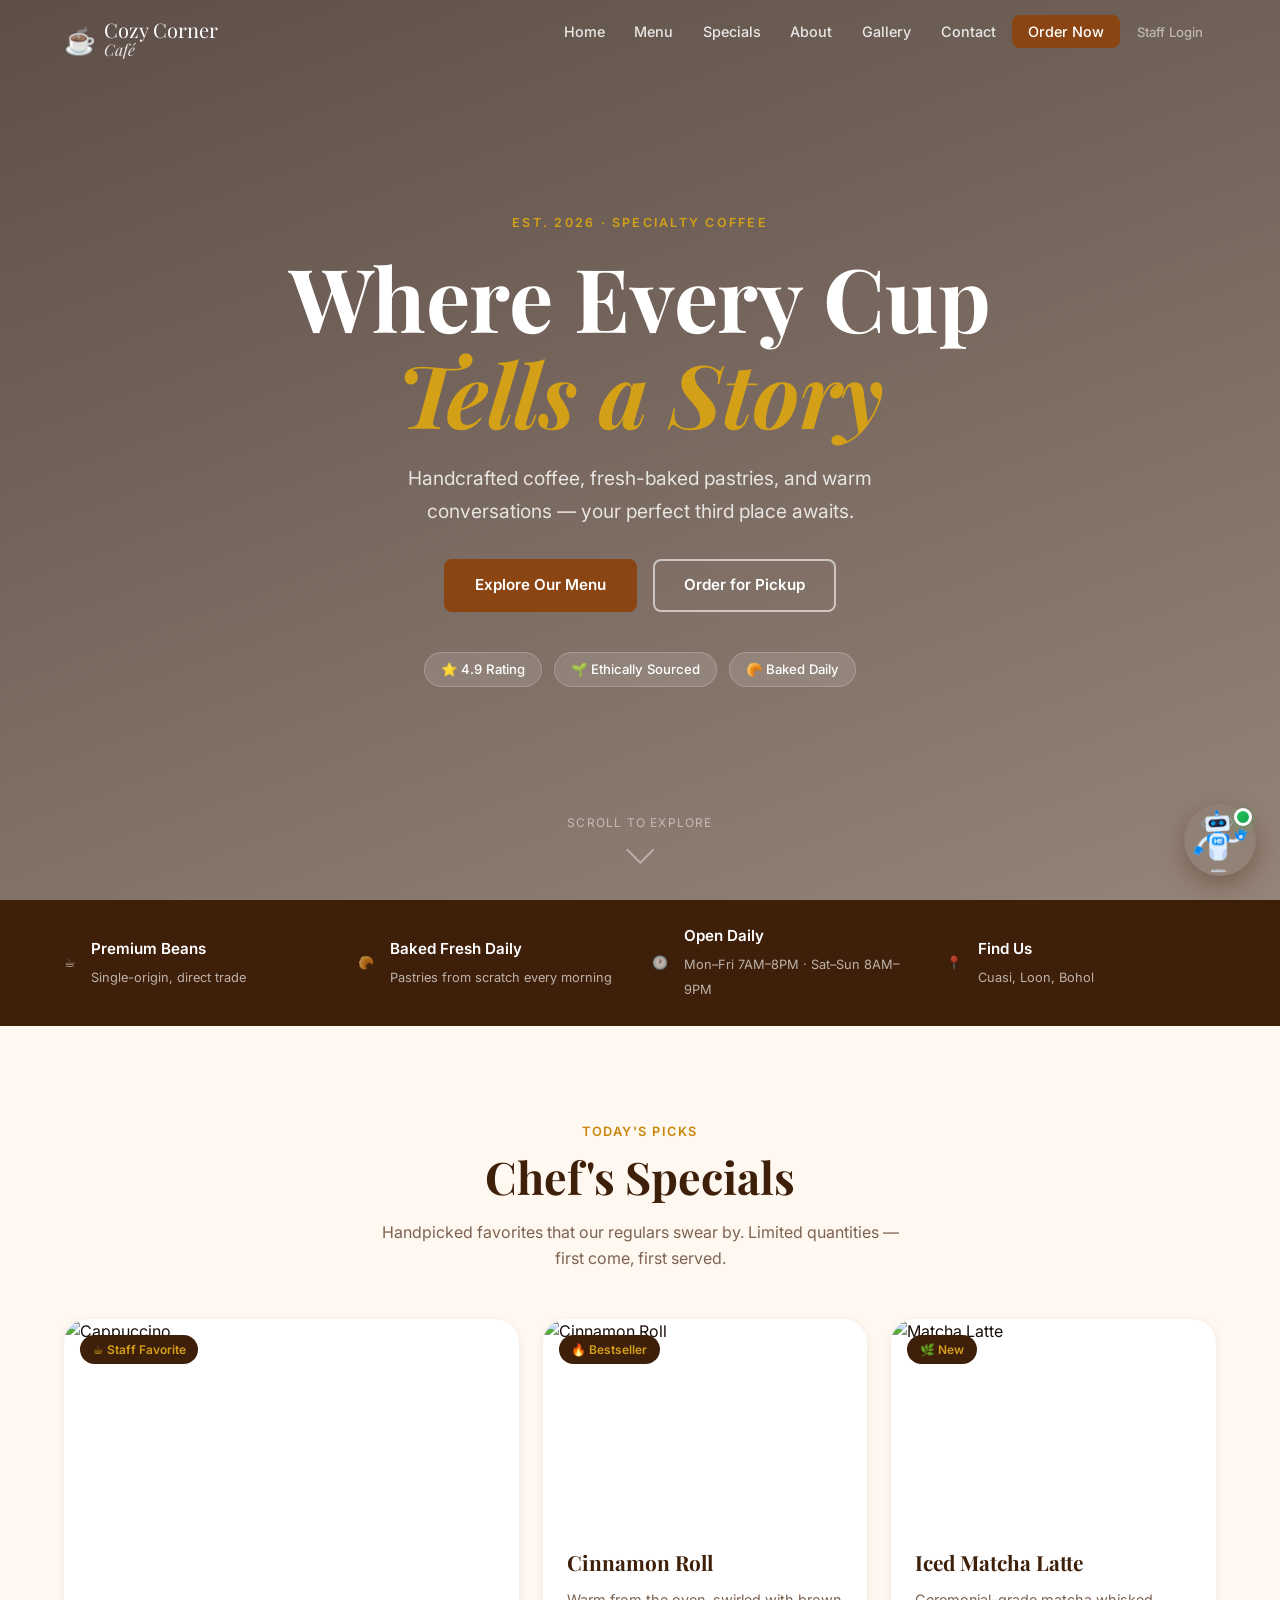
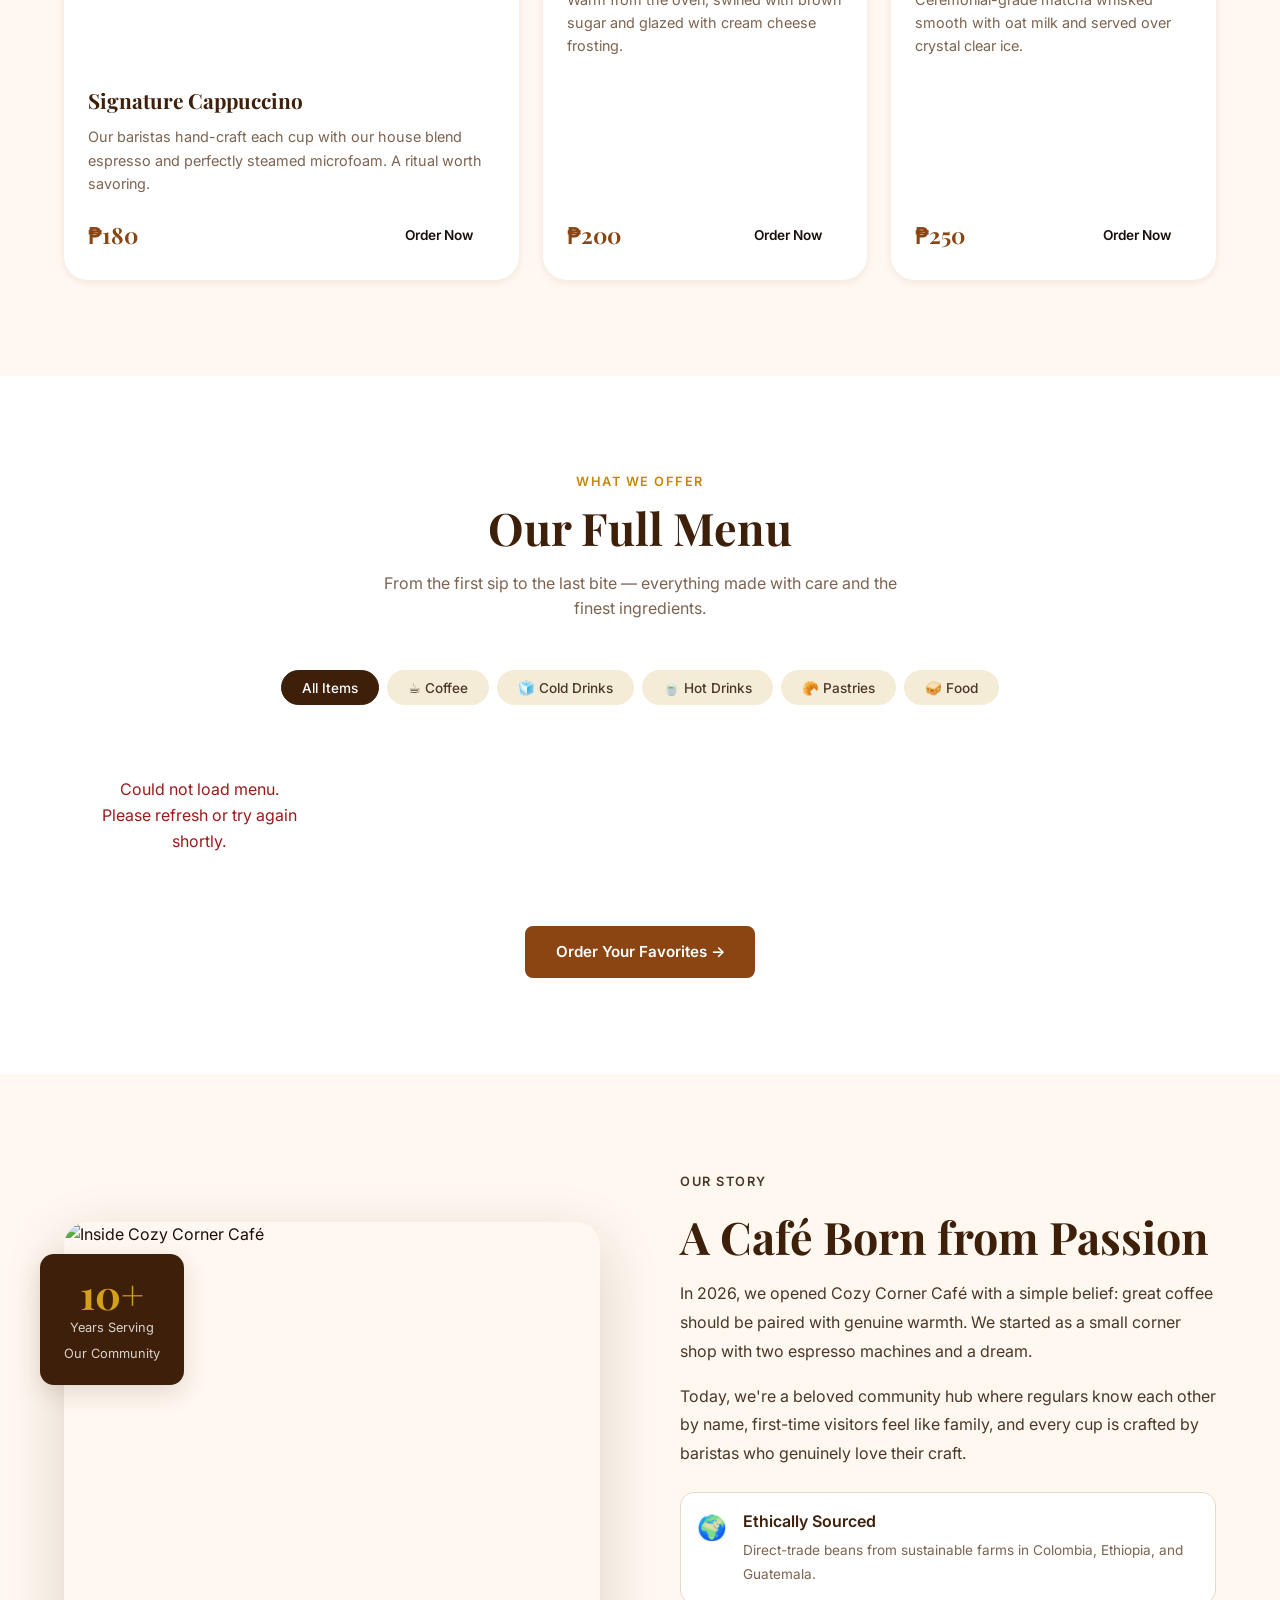
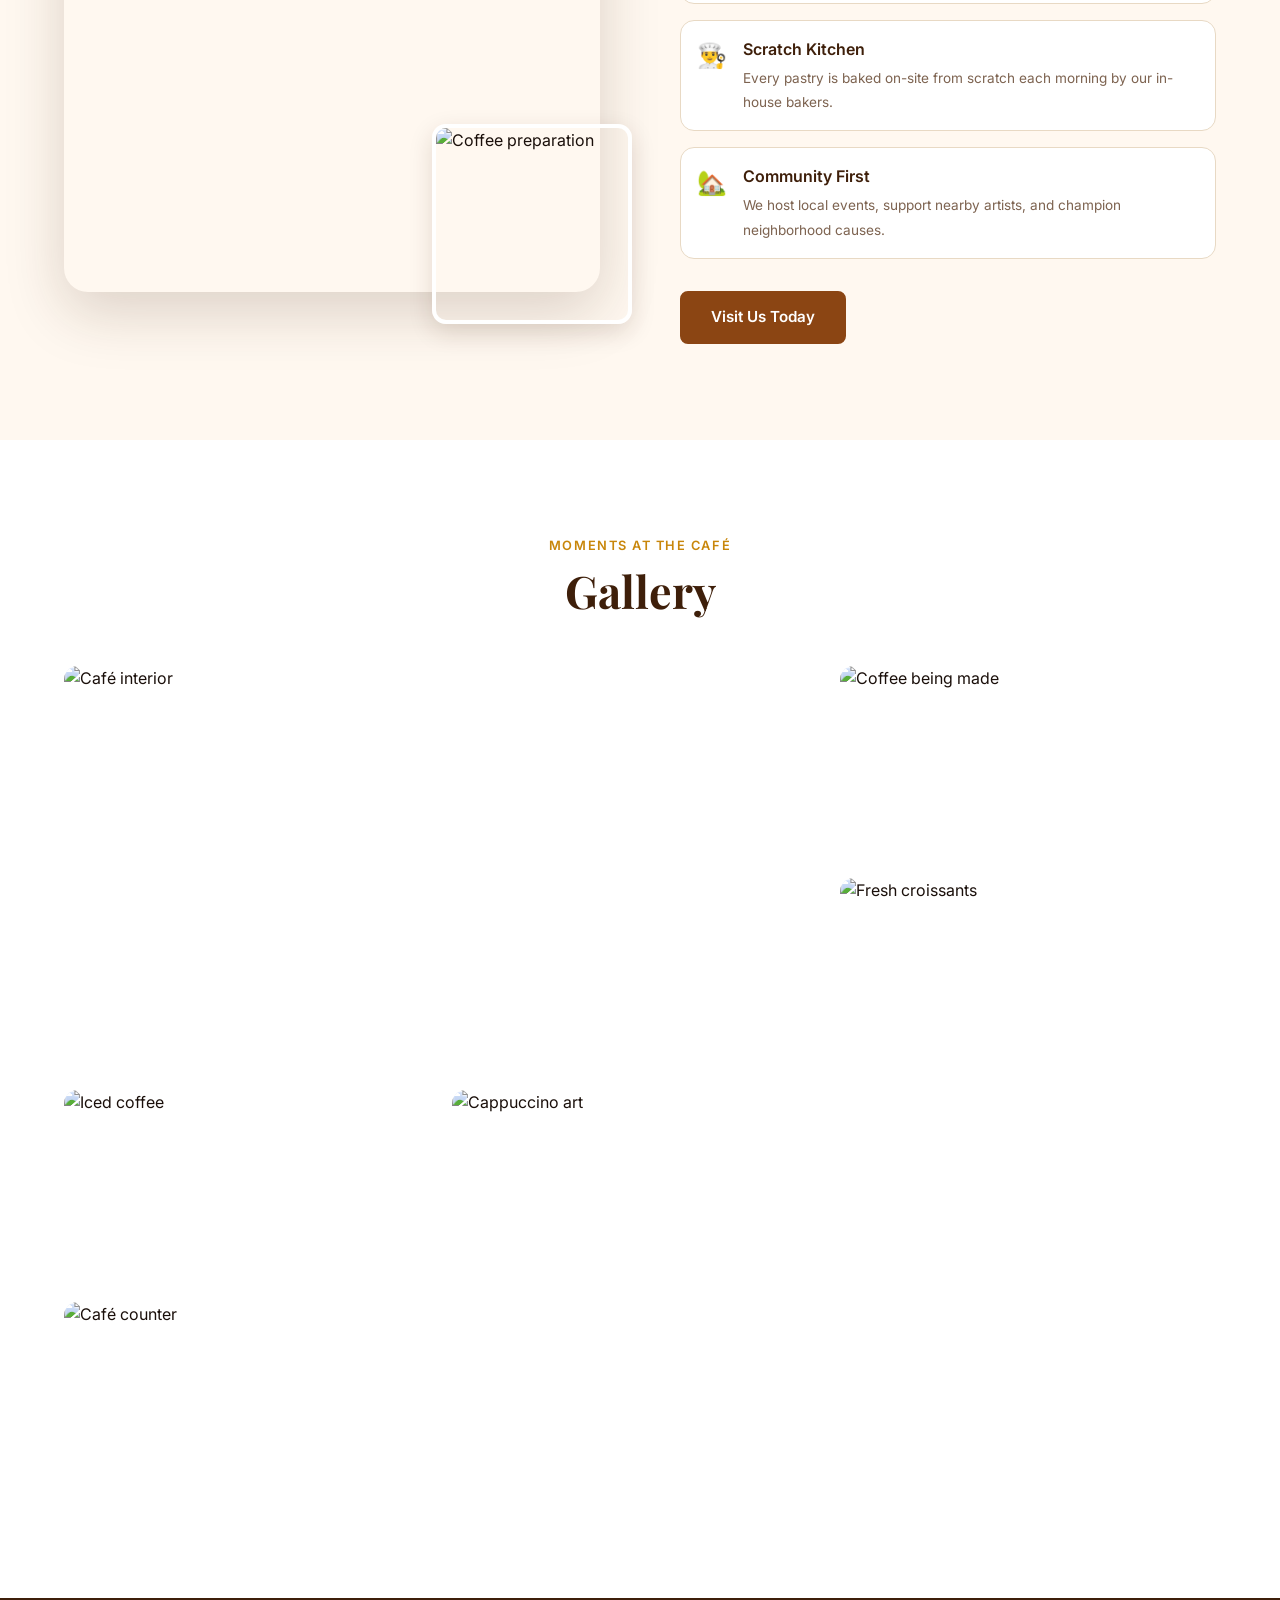
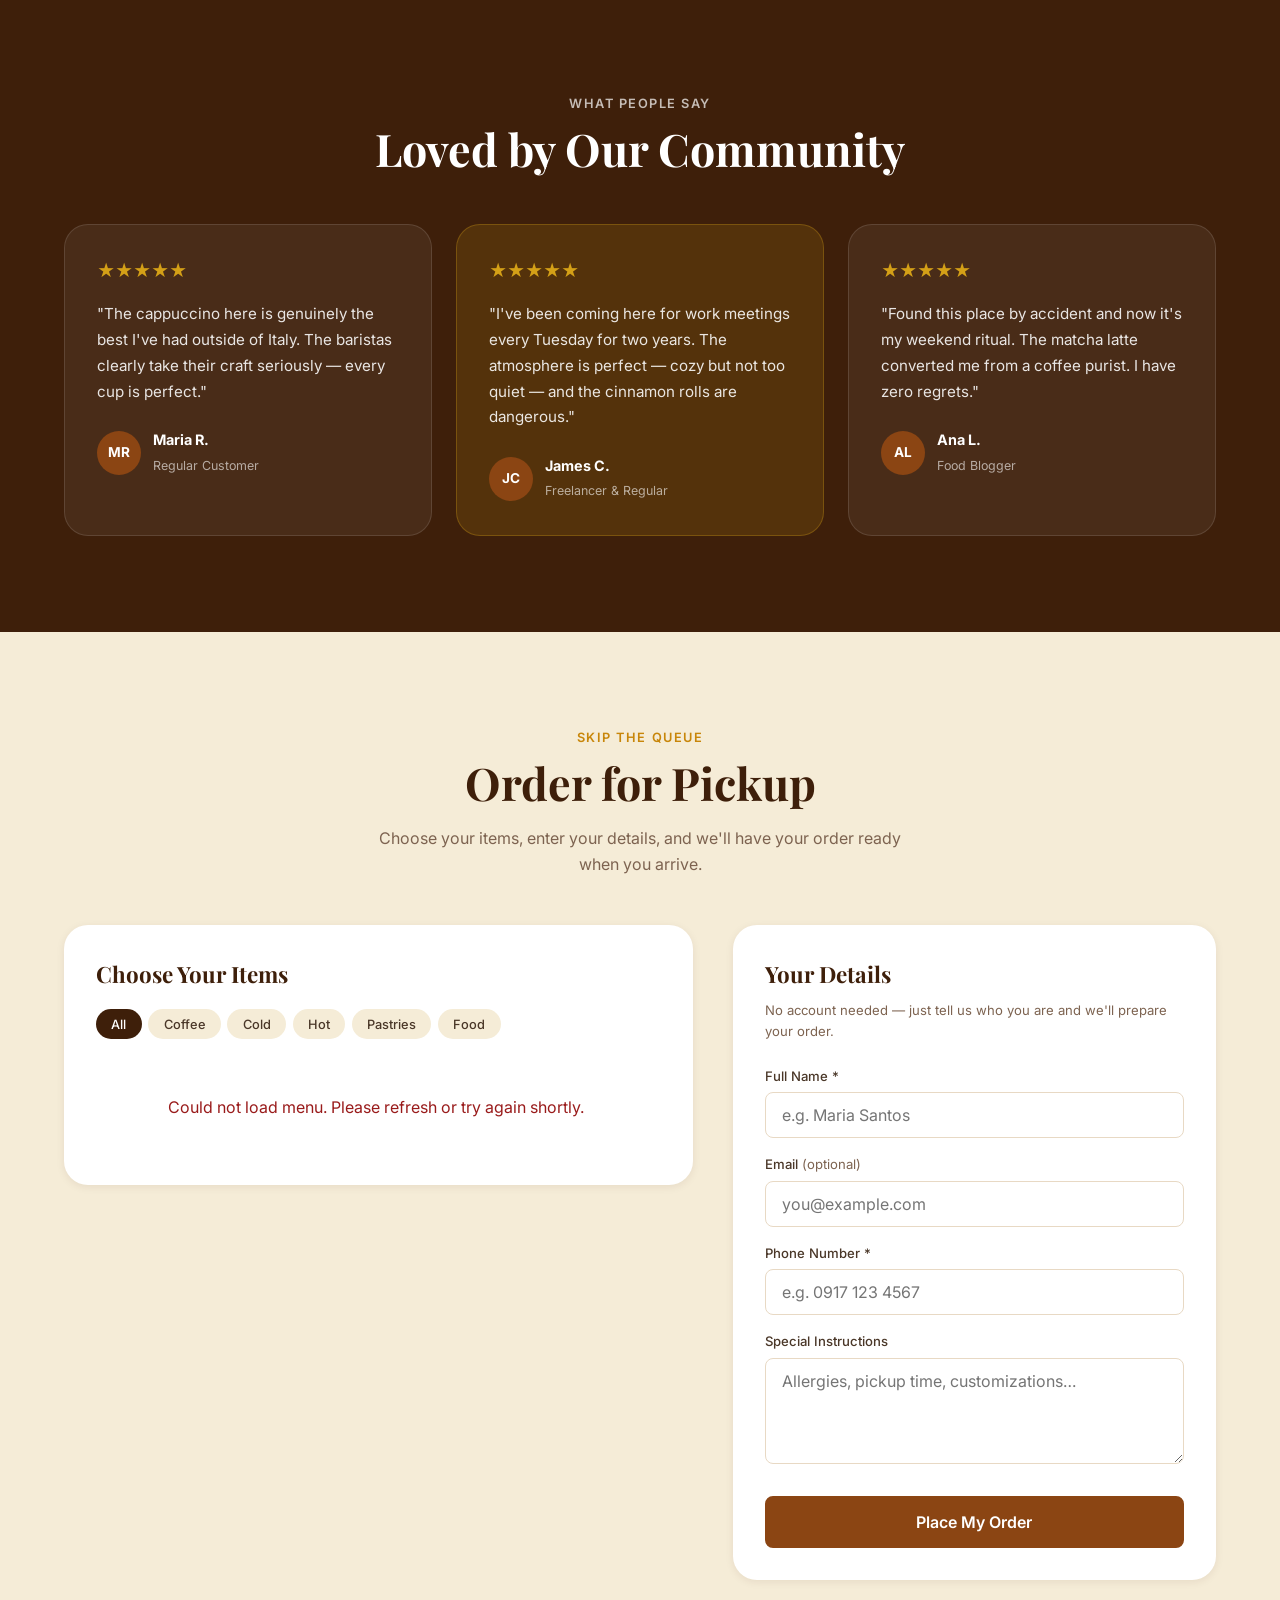
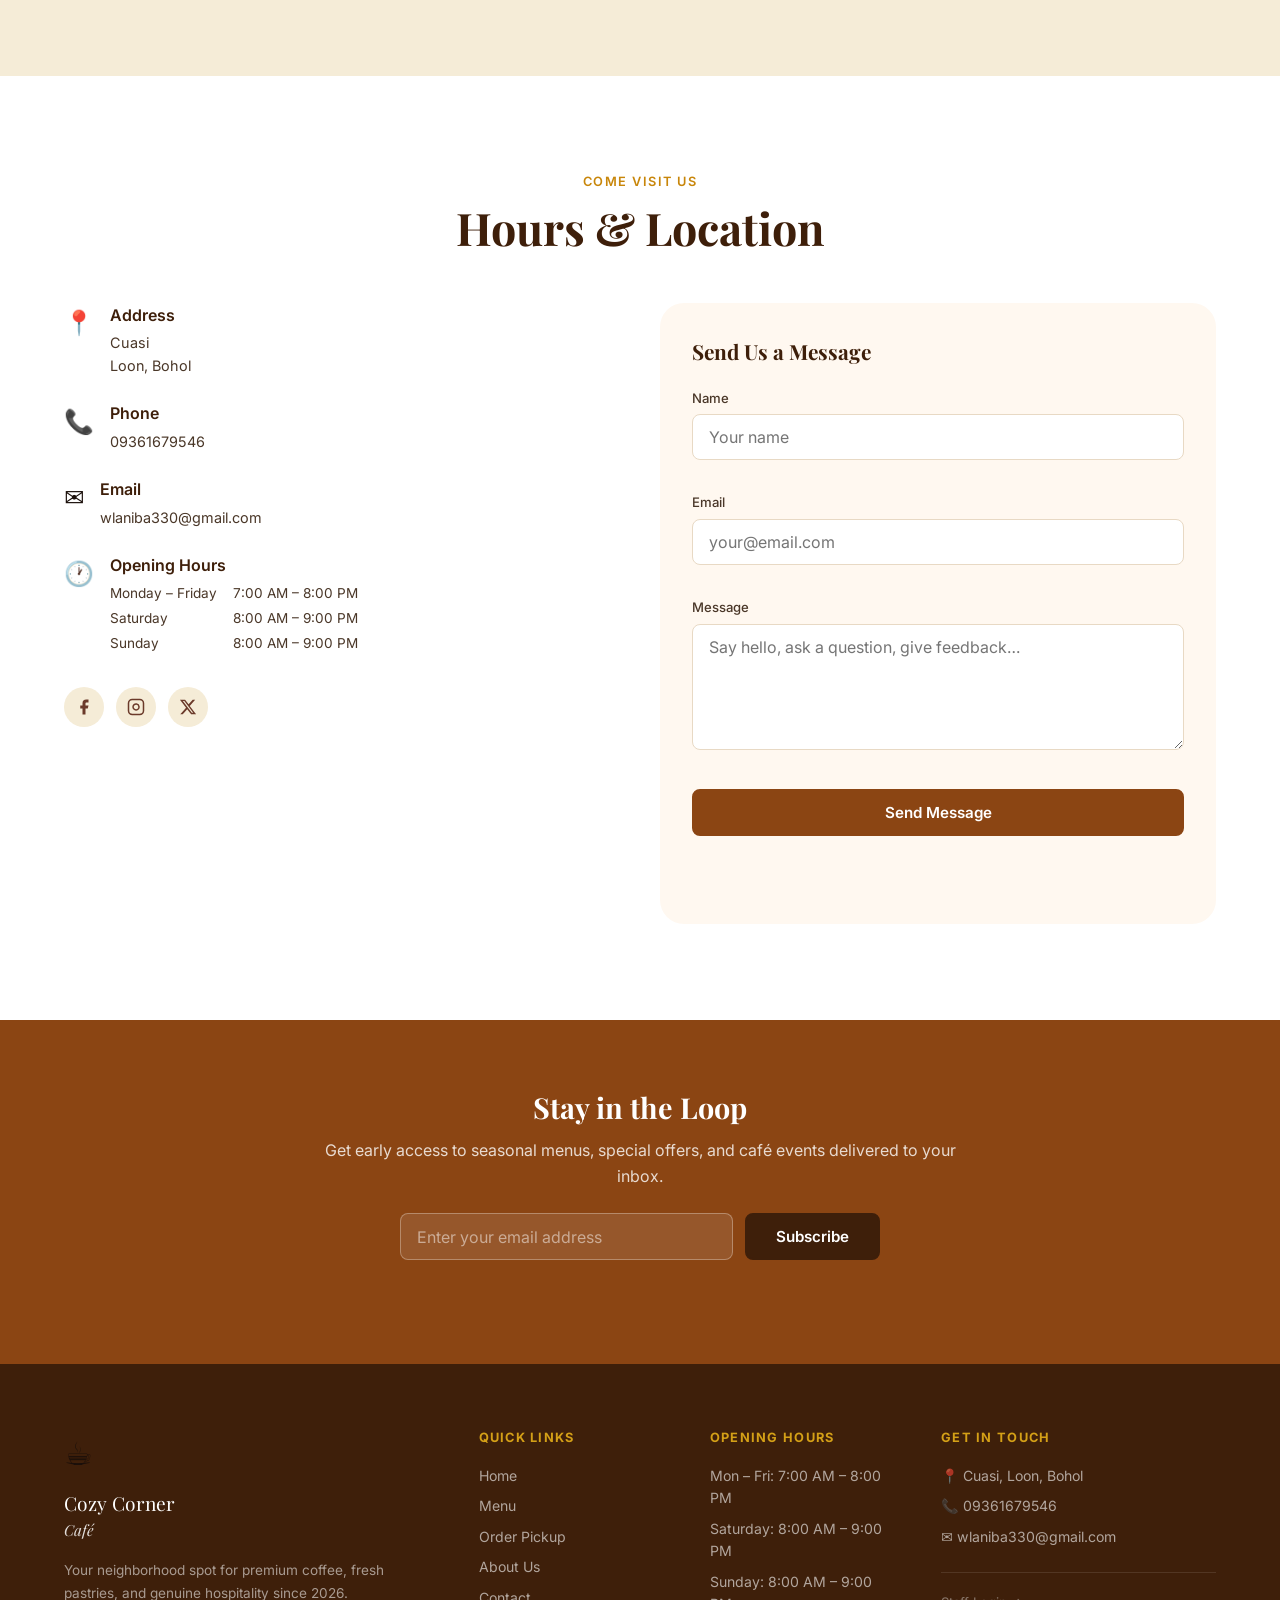
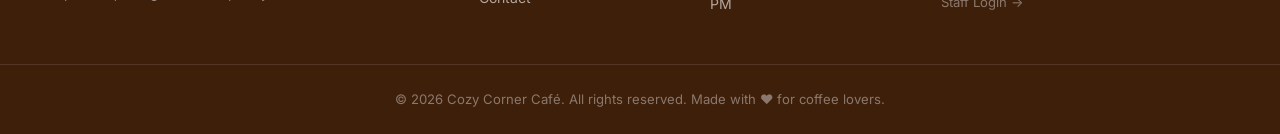
==== commit 8202111c: "feat: implement mobile navigation drawer with backdrop overlay and scroll locking" ====
--- a/cafe/index.html
+++ b/cafe/index.html
@@ -19,23 +19,25 @@
             <span class="logo-icon">☕</span>
             <span class="logo-text">Cozy Corner<em>Café</em></span>
         </a>
-        <nav class="main-nav" id="mainNav">
-            <ul>
-                <li><a href="#home" class="nav-link">Home</a></li>
-                <li><a href="#menu" class="nav-link">Menu</a></li>
-                <li><a href="#specials" class="nav-link">Specials</a></li>
-                <li><a href="#about" class="nav-link">About</a></li>
-                <li><a href="#gallery" class="nav-link">Gallery</a></li>
-                <li><a href="#contact" class="nav-link">Contact</a></li>
-                <li><a href="#order" class="nav-link nav-order-btn">Order Now</a></li>
-                <li><a href="../login.html" class="nav-link nav-staff-btn">Staff Login</a></li>
-            </ul>
-        </nav>
         <button class="hamburger" id="hamburger" aria-label="Toggle Menu">
             <span></span><span></span><span></span>
         </button>
     </div>
 </header>
+<nav class="main-nav" id="mainNav">
+    <ul>
+        <li><a href="#home" class="nav-link">Home</a></li>
+        <li><a href="#menu" class="nav-link">Menu</a></li>
+        <li><a href="#specials" class="nav-link">Specials</a></li>
+        <li><a href="#about" class="nav-link">About</a></li>
+        <li><a href="#gallery" class="nav-link">Gallery</a></li>
+        <li><a href="#contact" class="nav-link">Contact</a></li>
+        <li><a href="#order" class="nav-link nav-order-btn">Order Now</a></li>
+        <li><a href="../login.html" class="nav-link nav-staff-btn">Staff Login</a></li>
+    </ul>
+</nav>
+<!-- Mobile nav backdrop overlay -->
+<div class="mobile-nav-overlay" id="mobileNavOverlay"></div>
 
 <!-- ===== HERO ===== -->
 <section id="home" class="hero">
--- a/cafe/styles.css
+++ b/cafe/styles.css
@@ -4,36 +4,47 @@
 
 /* ── Custom Properties ─────────────────────────── */
 :root {
-  --brown-dark:    #3E1F0A;
-  --brown-mid:     #6B3A2A;
-  --brown-warm:    #8B4513;
-  --amber:         #C8860A;
-  --gold:          #D4A017;
-  --cream:         #FFF8F0;
-  --cream-deep:    #F5ECD7;
-  --cream-border:  #E8D9C4;
-  --text-dark:     #1A0F0A;
-  --text-mid:      #4A3728;
-  --text-light:    #7D6350;
-  --white:         #FFFFFF;
-
-  --font-serif:    'Playfair Display', Georgia, serif;
-  --font-sans:     'Inter', system-ui, sans-serif;
-
-  --radius-sm:     8px;
-  --radius-md:     14px;
-  --radius-lg:     24px;
-
-  --shadow-sm:     0 2px 8px rgba(62,31,10,0.08);
-  --shadow-md:     0 8px 24px rgba(62,31,10,0.14);
-  --shadow-lg:     0 20px 60px rgba(62,31,10,0.18);
-
-  --transition:    0.3s cubic-bezier(0.4, 0, 0.2, 1);
+  --brown-dark: #3E1F0A;
+  --brown-mid: #6B3A2A;
+  --brown-warm: #8B4513;
+  --amber: #C8860A;
+  --gold: #D4A017;
+  --cream: #FFF8F0;
+  --cream-deep: #F5ECD7;
+  --cream-border: #E8D9C4;
+  --text-dark: #1A0F0A;
+  --text-mid: #4A3728;
+  --text-light: #7D6350;
+  --white: #FFFFFF;
+
+  --font-serif: 'Playfair Display', Georgia, serif;
+  --font-sans: 'Inter', system-ui, sans-serif;
+
+  --radius-sm: 8px;
+  --radius-md: 14px;
+  --radius-lg: 24px;
+
+  --shadow-sm: 0 2px 8px rgba(62, 31, 10, 0.08);
+  --shadow-md: 0 8px 24px rgba(62, 31, 10, 0.14);
+  --shadow-lg: 0 20px 60px rgba(62, 31, 10, 0.18);
+
+  --transition: 0.3s cubic-bezier(0.4, 0, 0.2, 1);
 }
 
 /* ── Reset ─────────────────────────────────────── */
-*, *::before, *::after { box-sizing: border-box; margin: 0; padding: 0; }
-html { scroll-behavior: smooth; font-size: 16px; }
+*,
+*::before,
+*::after {
+  box-sizing: border-box;
+  margin: 0;
+  padding: 0;
+}
+
+html {
+  scroll-behavior: smooth;
+  font-size: 16px;
+}
+
 body {
   font-family: var(--font-sans);
   color: var(--text-dark);
@@ -41,10 +52,27 @@
   line-height: 1.6;
   overflow-x: hidden;
 }
-img { display: block; max-width: 100%; height: auto; }
-a { text-decoration: none; color: inherit; }
-button { border: none; cursor: pointer; font-family: inherit; }
-input, textarea, select {
+
+img {
+  display: block;
+  max-width: 100%;
+  height: auto;
+}
+
+a {
+  text-decoration: none;
+  color: inherit;
+}
+
+button {
+  border: none;
+  cursor: pointer;
+  font-family: inherit;
+}
+
+input,
+textarea,
+select {
   font-family: inherit;
   font-size: 1rem;
   outline: none;
@@ -56,14 +84,36 @@
   color: var(--text-dark);
   transition: border-color var(--transition);
 }
-input:focus, textarea:focus { border-color: var(--brown-warm); }
-textarea { resize: vertical; }
+
+input:focus,
+textarea:focus {
+  border-color: var(--brown-warm);
+}
+
+textarea {
+  resize: vertical;
+}
 
 /* ── Utility ────────────────────────────────────── */
-.section-container { max-width: 1200px; margin: 0 auto; padding: 0 1.5rem; }
-.section-header { text-align: center; margin-bottom: 3rem; }
-.section-header.light .section-eyebrow { color: rgba(255,255,255,0.7); }
-.section-header.light .section-title { color: var(--white); }
+.section-container {
+  max-width: 1200px;
+  margin: 0 auto;
+  padding: 0 1.5rem;
+}
+
+.section-header {
+  text-align: center;
+  margin-bottom: 3rem;
+}
+
+.section-header.light .section-eyebrow {
+  color: rgba(255, 255, 255, 0.7);
+}
+
+.section-header.light .section-title {
+  color: var(--white);
+}
+
 .section-eyebrow {
   font-size: 0.8rem;
   font-weight: 600;
@@ -72,6 +122,7 @@
   color: var(--amber);
   margin-bottom: 0.5rem;
 }
+
 .section-title {
   font-family: var(--font-serif);
   font-size: clamp(1.8rem, 4vw, 2.8rem);
@@ -79,7 +130,12 @@
   line-height: 1.2;
   margin-bottom: 1rem;
 }
-.section-desc { color: var(--text-light); max-width: 540px; margin: 0 auto; }
+
+.section-desc {
+  color: var(--text-light);
+  max-width: 540px;
+  margin: 0 auto;
+}
 
 /* ── Buttons ────────────────────────────────────── */
 .btn {
@@ -94,110 +150,210 @@
   cursor: pointer;
   border: 2px solid transparent;
 }
+
 .btn-primary {
   background: var(--brown-warm);
   color: var(--white);
   border-color: var(--brown-warm);
 }
+
 .btn-primary:hover {
   background: var(--brown-dark);
   border-color: var(--brown-dark);
   transform: translateY(-2px);
   box-shadow: var(--shadow-md);
 }
+
 .btn-ghost {
   background: transparent;
   color: var(--white);
-  border-color: rgba(255,255,255,0.6);
-}
+  border-color: rgba(255, 255, 255, 0.6);
+}
+
 .btn-ghost:hover {
-  background: rgba(255,255,255,0.15);
+  background: rgba(255, 255, 255, 0.15);
   border-color: var(--white);
 }
-.btn-sm { padding: 0.5rem 1.2rem; font-size: 0.85rem; }
-.btn-full { width: 100%; justify-content: center; }
+
+.btn-sm {
+  padding: 0.5rem 1.2rem;
+  font-size: 0.85rem;
+}
+
+.btn-full {
+  width: 100%;
+  justify-content: center;
+}
 
 /* ── Loader ─────────────────────────────────────── */
 .loader {
-  width: 36px; height: 36px;
+  width: 36px;
+  height: 36px;
   border: 3px solid var(--cream-border);
   border-top-color: var(--brown-warm);
   border-radius: 50%;
   animation: spin 0.8s linear infinite;
   margin: 0 auto 0.75rem;
 }
-.menu-loading { text-align: center; padding: 3rem; color: var(--text-light); }
-@keyframes spin { to { transform: rotate(360deg); } }
+
+.menu-loading {
+  text-align: center;
+  padding: 3rem;
+  color: var(--text-light);
+}
+
+@keyframes spin {
+  to {
+    transform: rotate(360deg);
+  }
+}
 
 /* ── HEADER / NAV ───────────────────────────────── */
 .site-header {
-  position: fixed; top: 0; left: 0; right: 0;
+  position: fixed;
+  top: 0;
+  left: 0;
+  right: 0;
   z-index: 1000;
   padding: 1.2rem 0;
   background: transparent;
   transition: background var(--transition), box-shadow var(--transition), padding var(--transition);
 }
+
 .site-header.scrolled {
-  background: rgba(62,31,10,0.97);
+  background: rgba(62, 31, 10, 0.97);
   backdrop-filter: blur(12px);
-  box-shadow: 0 2px 20px rgba(0,0,0,0.25);
+  box-shadow: 0 2px 20px rgba(0, 0, 0, 0.25);
   padding: 0.8rem 0;
 }
+
 .nav-container {
-  max-width: 1200px; margin: 0 auto;
+  max-width: 1200px;
+  margin: 0 auto;
   padding: 0 1.5rem;
   display: flex;
   align-items: center;
   justify-content: space-between;
 }
+
 .logo {
-  display: flex; align-items: center; gap: 0.5rem;
+  display: flex;
+  align-items: center;
+  gap: 0.5rem;
   color: var(--white);
   font-family: var(--font-serif);
   font-size: 1.25rem;
   line-height: 1.1;
 }
-.logo-icon { font-size: 1.6rem; }
-.logo-text { display: flex; flex-direction: column; }
-.logo-text em { font-style: italic; font-size: 0.8em; opacity: 0.85; }
+
+.logo-icon {
+  font-size: 1.6rem;
+}
+
+.logo-text {
+  display: flex;
+  flex-direction: column;
+}
+
+.logo-text em {
+  font-style: italic;
+  font-size: 0.8em;
+  opacity: 0.85;
+}
+
+/* Desktop: nav floats above the header via fixed positioning */
+.main-nav {
+  position: fixed;
+  top: 0;
+  left: 0;
+  right: 0;
+  z-index: 1001; /* above header (1000) so links always show + are clickable */
+  padding: 1.2rem 1.5rem;
+  max-width: 1200px;
+  margin-left: auto;
+  margin-right: auto;
+  display: flex;
+  align-items: center;
+  justify-content: flex-end;
+  pointer-events: none; /* transparent gap — lets logo/header clicks through */
+  transition: padding var(--transition);
+}
+
+/* Shrink nav padding when header shrinks on scroll */
+.site-header.scrolled ~ .main-nav {
+  padding-top: 0.8rem;
+  padding-bottom: 0.8rem;
+}
+
 .main-nav ul {
   list-style: none;
   display: flex;
   align-items: center;
   gap: 0.25rem;
-}
+  pointer-events: all; /* re-enable clicks on actual links */
+}
+
 .nav-link {
   padding: 0.4rem 0.8rem;
-  color: rgba(255,255,255,0.85);
+  color: rgba(255, 255, 255, 0.85);
   font-size: 0.9rem;
   font-weight: 500;
   border-radius: var(--radius-sm);
   transition: all var(--transition);
 }
-.nav-link:hover { color: var(--white); background: rgba(255,255,255,0.1); }
+
+.nav-link:hover {
+  color: var(--white);
+  background: rgba(255, 255, 255, 0.1);
+}
+
 .nav-order-btn {
   background: var(--brown-warm);
   color: var(--white) !important;
   padding: 0.5rem 1rem;
 }
-.nav-order-btn:hover { background: var(--amber) !important; }
+
+.nav-order-btn:hover {
+  background: var(--amber) !important;
+}
+
 .nav-staff-btn {
-  color: rgba(255,255,255,0.55) !important;
+  color: rgba(255, 255, 255, 0.55) !important;
   font-size: 0.82rem;
 }
+
 .hamburger {
   display: none;
   flex-direction: column;
   gap: 5px;
   background: none;
   padding: 4px;
-}
+  z-index: 1001;
+  position: relative;
+}
+
 .hamburger span {
   display: block;
-  width: 24px; height: 2px;
+  width: 24px;
+  height: 2px;
   background: var(--white);
   border-radius: 2px;
   transition: all var(--transition);
+  transform-origin: center;
+}
+
+/* Hamburger → X animation when nav is open */
+.hamburger.open span:nth-child(1) {
+  transform: translateY(7px) rotate(45deg);
+}
+
+.hamburger.open span:nth-child(2) {
+  opacity: 0;
+  transform: scaleX(0);
+}
+
+.hamburger.open span:nth-child(3) {
+  transform: translateY(-7px) rotate(-45deg);
 }
 
 /* ── HERO ───────────────────────────────────────── */
@@ -210,24 +366,41 @@
   text-align: center;
   overflow: hidden;
 }
+
 .hero-bg {
-  position: absolute; inset: 0;
+  position: absolute;
+  inset: 0;
   background-image: url('https://images.unsplash.com/photo-1501339847302-ac426a4a7cbb?w=1920&q=80');
   background-size: cover;
   background-position: center;
   transform: scale(1.05);
   animation: heroZoom 20s ease-in-out infinite alternate;
 }
-@keyframes heroZoom { from { transform: scale(1); } to { transform: scale(1.08); } }
+
+@keyframes heroZoom {
+  from {
+    transform: scale(1);
+  }
+
+  to {
+    transform: scale(1.08);
+  }
+}
+
 .hero-overlay {
-  position: absolute; inset: 0;
-  background: linear-gradient(160deg, rgba(30,10,0,0.72) 0%, rgba(62,31,10,0.55) 100%);
-}
+  position: absolute;
+  inset: 0;
+  background: linear-gradient(160deg, rgba(30, 10, 0, 0.72) 0%, rgba(62, 31, 10, 0.55) 100%);
+}
+
 .hero-content {
-  position: relative; z-index: 2;
+  position: relative;
+  z-index: 2;
   max-width: 780px;
-  padding: 0 1.5rem;
-}
+  padding: 0 1.25rem;
+  width: 100%;
+}
+
 .hero-eyebrow {
   font-size: 0.78rem;
   letter-spacing: 0.18em;
@@ -236,6 +409,7 @@
   font-weight: 600;
   margin-bottom: 1rem;
 }
+
 .hero-title {
   font-family: var(--font-serif);
   font-size: clamp(2.8rem, 7vw, 5.5rem);
@@ -243,14 +417,20 @@
   color: var(--white);
   margin-bottom: 1.25rem;
 }
-.hero-title em { color: var(--gold); font-style: italic; }
+
+.hero-title em {
+  color: var(--gold);
+  font-style: italic;
+}
+
 .hero-subtitle {
   font-size: clamp(1rem, 2vw, 1.2rem);
-  color: rgba(255,255,255,0.82);
+  color: rgba(255, 255, 255, 0.82);
   max-width: 500px;
   margin: 0 auto 2rem;
   line-height: 1.7;
 }
+
 .hero-actions {
   display: flex;
   gap: 1rem;
@@ -258,15 +438,17 @@
   flex-wrap: wrap;
   margin-bottom: 2.5rem;
 }
+
 .hero-badges {
   display: flex;
   gap: 0.75rem;
   justify-content: center;
   flex-wrap: wrap;
 }
+
 .badge {
-  background: rgba(255,255,255,0.12);
-  border: 1px solid rgba(255,255,255,0.2);
+  background: rgba(255, 255, 255, 0.12);
+  border: 1px solid rgba(255, 255, 255, 0.2);
   color: var(--white);
   padding: 0.4rem 1rem;
   border-radius: 50px;
@@ -274,26 +456,41 @@
   font-weight: 500;
   backdrop-filter: blur(8px);
 }
+
 .hero-scroll-hint {
   position: absolute;
-  bottom: 2.5rem; left: 50%;
+  bottom: 2.5rem;
+  left: 50%;
   transform: translateX(-50%);
-  color: rgba(255,255,255,0.5);
+  color: rgba(255, 255, 255, 0.5);
   font-size: 0.75rem;
   letter-spacing: 0.1em;
   text-transform: uppercase;
-  display: flex; flex-direction: column; align-items: center; gap: 0.5rem;
-}
+  display: flex;
+  flex-direction: column;
+  align-items: center;
+  gap: 0.5rem;
+}
+
 .scroll-arrow {
-  width: 20px; height: 20px;
-  border-right: 2px solid rgba(255,255,255,0.4);
-  border-bottom: 2px solid rgba(255,255,255,0.4);
+  width: 20px;
+  height: 20px;
+  border-right: 2px solid rgba(255, 255, 255, 0.4);
+  border-bottom: 2px solid rgba(255, 255, 255, 0.4);
   transform: rotate(45deg);
   animation: bounce 2s ease-in-out infinite;
 }
+
 @keyframes bounce {
-  0%, 100% { transform: rotate(45deg) translateY(0); }
-  50% { transform: rotate(45deg) translateY(6px); }
+
+  0%,
+  100% {
+    transform: rotate(45deg) translateY(0);
+  }
+
+  50% {
+    transform: rotate(45deg) translateY(6px);
+  }
 }
 
 /* ── HIGHLIGHTS BAR ─────────────────────────────── */
@@ -301,33 +498,52 @@
   background: var(--brown-dark);
   padding: 1.5rem 0;
 }
+
 .highlights-container {
-  max-width: 1200px; margin: 0 auto;
+  max-width: 1200px;
+  margin: 0 auto;
   padding: 0 1.5rem;
   display: grid;
   grid-template-columns: repeat(4, 1fr);
   gap: 1.5rem;
 }
+
 .highlight-item {
   display: flex;
   align-items: center;
   gap: 1rem;
   color: var(--white);
 }
-.hi-icon { font-size: 2rem; flex-shrink: 0; }
-.highlight-item strong { display: block; font-weight: 600; font-size: 0.95rem; margin-bottom: 0.15rem; }
-.highlight-item span { font-size: 0.8rem; opacity: 0.65; }
+
+.hi-icon {
+  font-size: 2rem;
+  flex-shrink: 0;
+}
+
+.highlight-item strong {
+  display: block;
+  font-weight: 600;
+  font-size: 0.95rem;
+  margin-bottom: 0.15rem;
+}
+
+.highlight-item span {
+  font-size: 0.8rem;
+  opacity: 0.65;
+}
 
 /* ── SPECIALS ───────────────────────────────────── */
 .specials {
   padding: 6rem 0;
   background: var(--cream);
 }
+
 .specials-grid {
   display: grid;
   grid-template-columns: 1.4fr 1fr 1fr;
   gap: 1.5rem;
 }
+
 .special-card {
   background: var(--white);
   border-radius: var(--radius-lg);
@@ -337,44 +553,72 @@
   display: flex;
   flex-direction: column;
 }
+
 .special-card:hover {
   transform: translateY(-6px);
   box-shadow: var(--shadow-lg);
 }
+
 .special-img-wrap {
   position: relative;
   overflow: hidden;
 }
+
 .special-img-wrap img {
   width: 100%;
   aspect-ratio: 16/10;
   object-fit: cover;
   transition: transform 0.5s ease;
 }
-.special-card:hover .special-img-wrap img { transform: scale(1.06); }
+
+.special-card:hover .special-img-wrap img {
+  transform: scale(1.06);
+}
+
 .special-tag {
-  position: absolute; top: 1rem; left: 1rem;
+  position: absolute;
+  top: 1rem;
+  left: 1rem;
   background: var(--brown-dark);
   color: var(--gold);
-  font-size: 0.75rem; font-weight: 600;
+  font-size: 0.75rem;
+  font-weight: 600;
   padding: 0.3rem 0.8rem;
   border-radius: 50px;
 }
-.featured .special-img-wrap img { aspect-ratio: 16/12; }
-.special-body { padding: 1.5rem; flex: 1; display: flex; flex-direction: column; }
+
+.featured .special-img-wrap img {
+  aspect-ratio: 16/12;
+}
+
+.special-body {
+  padding: 1.5rem;
+  flex: 1;
+  display: flex;
+  flex-direction: column;
+}
+
 .special-body h3 {
   font-family: var(--font-serif);
   font-size: 1.3rem;
   color: var(--brown-dark);
   margin-bottom: 0.5rem;
 }
-.special-body p { color: var(--text-light); font-size: 0.9rem; line-height: 1.6; flex: 1; }
+
+.special-body p {
+  color: var(--text-light);
+  font-size: 0.9rem;
+  line-height: 1.6;
+  flex: 1;
+}
+
 .special-footer {
   display: flex;
   align-items: center;
   justify-content: space-between;
   margin-top: 1.25rem;
 }
+
 .special-price {
   font-family: var(--font-serif);
   font-size: 1.4rem;
@@ -387,6 +631,7 @@
   padding: 6rem 0;
   background: var(--white);
 }
+
 .menu-filter-bar {
   display: flex;
   gap: 0.5rem;
@@ -394,6 +639,7 @@
   justify-content: center;
   margin-bottom: 2.5rem;
 }
+
 .filter-btn {
   padding: 0.55rem 1.25rem;
   border-radius: 50px;
@@ -404,16 +650,20 @@
   border: 1.5px solid transparent;
   transition: all var(--transition);
 }
-.filter-btn.active, .filter-btn:hover {
+
+.filter-btn.active,
+.filter-btn:hover {
   background: var(--brown-dark);
   color: var(--white);
   border-color: var(--brown-dark);
 }
+
 .menu-grid {
   display: grid;
   grid-template-columns: repeat(auto-fill, minmax(260px, 1fr));
   gap: 1.5rem;
 }
+
 .menu-card {
   background: var(--white);
   border: 1.5px solid var(--cream-border);
@@ -422,17 +672,20 @@
   transition: all var(--transition);
   cursor: pointer;
 }
+
 .menu-card:hover {
   border-color: var(--brown-warm);
   box-shadow: var(--shadow-md);
   transform: translateY(-4px);
 }
+
 .menu-card-img {
   width: 100%;
   aspect-ratio: 4/3;
   object-fit: cover;
   background: var(--cream-deep);
 }
+
 .menu-card-img-placeholder {
   width: 100%;
   aspect-ratio: 4/3;
@@ -442,7 +695,11 @@
   justify-content: center;
   font-size: 3rem;
 }
-.menu-card-body { padding: 1.1rem; }
+
+.menu-card-body {
+  padding: 1.1rem;
+}
+
 .menu-card-cat {
   font-size: 0.7rem;
   font-weight: 600;
@@ -451,69 +708,106 @@
   color: var(--amber);
   margin-bottom: 0.3rem;
 }
+
 .menu-card-name {
   font-family: var(--font-serif);
   font-size: 1.1rem;
   color: var(--brown-dark);
   margin-bottom: 0.3rem;
 }
-.menu-card-desc { font-size: 0.82rem; color: var(--text-light); line-height: 1.5; margin-bottom: 0.75rem; }
+
+.menu-card-desc {
+  font-size: 0.82rem;
+  color: var(--text-light);
+  line-height: 1.5;
+  margin-bottom: 0.75rem;
+}
+
 .menu-card-footer {
   display: flex;
   align-items: center;
   justify-content: space-between;
 }
+
 .menu-card-price {
   font-weight: 700;
   color: var(--brown-warm);
   font-size: 1.05rem;
 }
+
 .add-to-cart-btn {
-  width: 32px; height: 32px;
+  width: 32px;
+  height: 32px;
   border-radius: 50%;
   background: var(--brown-warm);
   color: var(--white);
-  display: flex; align-items: center; justify-content: center;
+  display: flex;
+  align-items: center;
+  justify-content: center;
   font-size: 1.1rem;
   transition: all var(--transition);
   flex-shrink: 0;
 }
-.add-to-cart-btn:hover { background: var(--brown-dark); transform: scale(1.15); }
-.menu-cta { text-align: center; margin-top: 2.5rem; }
+
+.add-to-cart-btn:hover {
+  background: var(--brown-dark);
+  transform: scale(1.15);
+}
+
+.menu-cta {
+  text-align: center;
+  margin-top: 2.5rem;
+}
 
 /* ── ABOUT ──────────────────────────────────────── */
 .about-section {
   padding: 6rem 0;
   background: var(--cream);
 }
+
 .about-inner {
-  max-width: 1200px; margin: 0 auto;
+  max-width: 1200px;
+  margin: 0 auto;
   padding: 0 1.5rem;
   display: grid;
   grid-template-columns: 1fr 1fr;
   gap: 5rem;
   align-items: center;
 }
-.about-image-side { position: relative; }
+
+.about-image-side {
+  position: relative;
+}
+
 .about-img-main img {
-  width: 100%; border-radius: var(--radius-lg);
+  width: 100%;
+  border-radius: var(--radius-lg);
   object-fit: cover;
   aspect-ratio: 4/5;
   box-shadow: var(--shadow-lg);
 }
+
 .about-img-accent {
   position: absolute;
-  bottom: -2rem; right: -2rem;
+  bottom: -2rem;
+  right: -2rem;
   width: 200px;
   border-radius: var(--radius-md);
   overflow: hidden;
   border: 4px solid var(--white);
   box-shadow: var(--shadow-md);
 }
-.about-img-accent img { width: 100%; aspect-ratio: 1; object-fit: cover; }
+
+.about-img-accent img {
+  width: 100%;
+  aspect-ratio: 1;
+  object-fit: cover;
+}
+
 .about-stat-card {
   position: absolute;
-  top: 2rem; left: -1.5rem;
+  top: 2rem;
+  left: -1.5rem;
   background: var(--brown-dark);
   color: var(--white);
   padding: 1.25rem 1.5rem;
@@ -521,6 +815,7 @@
   text-align: center;
   box-shadow: var(--shadow-md);
 }
+
 .about-stat-card strong {
   display: block;
   font-family: var(--font-serif);
@@ -528,114 +823,201 @@
   color: var(--gold);
   line-height: 1;
 }
-.about-stat-card span { font-size: 0.8rem; opacity: 0.8; line-height: 1.3; }
-.about-text-side .section-title { text-align: left; }
-.about-text-side .section-eyebrow { text-align: left; }
-.about-text-side p { color: var(--text-mid); margin-bottom: 1rem; line-height: 1.8; }
-.about-features { display: flex; flex-direction: column; gap: 1rem; margin: 1.5rem 0 2rem; }
+
+.about-stat-card span {
+  font-size: 0.8rem;
+  opacity: 0.8;
+  line-height: 1.3;
+}
+
+.about-text-side .section-title {
+  text-align: left;
+}
+
+.about-text-side .section-eyebrow {
+  text-align: left;
+}
+
+.about-text-side p {
+  color: var(--text-mid);
+  margin-bottom: 1rem;
+  line-height: 1.8;
+}
+
+.about-features {
+  display: flex;
+  flex-direction: column;
+  gap: 1rem;
+  margin: 1.5rem 0 2rem;
+}
+
 .about-feat {
-  display: flex; align-items: flex-start; gap: 1rem;
+  display: flex;
+  align-items: flex-start;
+  gap: 1rem;
   padding: 1rem;
   background: var(--white);
   border-radius: var(--radius-md);
   border: 1px solid var(--cream-border);
 }
-.feat-icon { font-size: 1.5rem; flex-shrink: 0; }
-.about-feat h4 { font-weight: 600; color: var(--brown-dark); margin-bottom: 0.2rem; }
-.about-feat p { font-size: 0.85rem; color: var(--text-light); margin: 0; }
+
+.feat-icon {
+  font-size: 1.5rem;
+  flex-shrink: 0;
+}
+
+.about-feat h4 {
+  font-weight: 600;
+  color: var(--brown-dark);
+  margin-bottom: 0.2rem;
+}
+
+.about-feat p {
+  font-size: 0.85rem;
+  color: var(--text-light);
+  margin: 0;
+}
 
 /* ── GALLERY ────────────────────────────────────── */
 .gallery-section {
   padding: 6rem 0;
   background: var(--white);
 }
+
 .gallery-grid {
   display: grid;
   grid-template-columns: repeat(3, 1fr);
   grid-template-rows: auto auto;
   gap: 0.75rem;
 }
+
 .gallery-item {
   overflow: hidden;
   border-radius: var(--radius-md);
 }
+
 .gallery-item.gi-large {
   grid-column: span 2;
   grid-row: span 2;
 }
+
 .gallery-item.gi-wide {
   grid-column: span 2;
 }
+
 .gallery-item img {
-  width: 100%; height: 100%;
+  width: 100%;
+  height: 100%;
   object-fit: cover;
   transition: transform 0.5s ease;
   min-height: 200px;
 }
-.gallery-item:hover img { transform: scale(1.06); }
+
+.gallery-item:hover img {
+  transform: scale(1.06);
+}
 
 /* ── TESTIMONIALS ───────────────────────────────── */
 .testimonials-section {
   padding: 6rem 0;
   background: var(--brown-dark);
 }
+
 .testimonials-grid {
   display: grid;
   grid-template-columns: repeat(3, 1fr);
   gap: 1.5rem;
 }
+
 .testimonial-card {
-  background: rgba(255,255,255,0.06);
-  border: 1px solid rgba(255,255,255,0.12);
+  background: rgba(255, 255, 255, 0.06);
+  border: 1px solid rgba(255, 255, 255, 0.12);
   border-radius: var(--radius-lg);
   padding: 2rem;
   color: var(--white);
 }
+
 .testimonial-card.featured-review {
-  background: rgba(212,160,23,0.15);
-  border-color: rgba(212,160,23,0.3);
-}
-.stars { color: var(--gold); font-size: 1.1rem; margin-bottom: 1rem; }
-.testimonial-card p { font-size: 0.95rem; line-height: 1.7; opacity: 0.88; margin-bottom: 1.5rem; }
-.reviewer { display: flex; align-items: center; gap: 0.75rem; }
+  background: rgba(212, 160, 23, 0.15);
+  border-color: rgba(212, 160, 23, 0.3);
+}
+
+.stars {
+  color: var(--gold);
+  font-size: 1.1rem;
+  margin-bottom: 1rem;
+}
+
+.testimonial-card p {
+  font-size: 0.95rem;
+  line-height: 1.7;
+  opacity: 0.88;
+  margin-bottom: 1.5rem;
+}
+
+.reviewer {
+  display: flex;
+  align-items: center;
+  gap: 0.75rem;
+}
+
 .reviewer-avatar {
-  width: 44px; height: 44px;
+  width: 44px;
+  height: 44px;
   border-radius: 50%;
   background: var(--brown-warm);
-  display: flex; align-items: center; justify-content: center;
-  font-weight: 700; font-size: 0.85rem;
+  display: flex;
+  align-items: center;
+  justify-content: center;
+  font-weight: 700;
+  font-size: 0.85rem;
   flex-shrink: 0;
 }
-.reviewer strong { display: block; font-size: 0.9rem; }
-.reviewer span { font-size: 0.78rem; opacity: 0.6; }
+
+.reviewer strong {
+  display: block;
+  font-size: 0.9rem;
+}
+
+.reviewer span {
+  font-size: 0.78rem;
+  opacity: 0.6;
+}
 
 /* ── ORDER SECTION ──────────────────────────────── */
 .order-section {
   padding: 6rem 0;
   background: var(--cream-deep);
 }
+
 .order-layout {
   display: grid;
   grid-template-columns: 1.3fr 1fr;
   gap: 2.5rem;
   align-items: start;
 }
+
 .order-items-panel {
   background: var(--white);
   border-radius: var(--radius-lg);
   padding: 2rem;
   box-shadow: var(--shadow-sm);
 }
+
 .order-items-panel h3 {
   font-family: var(--font-serif);
   font-size: 1.4rem;
   color: var(--brown-dark);
   margin-bottom: 1rem;
 }
+
 .order-filter-bar {
-  display: flex; flex-wrap: wrap; gap: 0.4rem;
+  display: flex;
+  flex-wrap: wrap;
+  gap: 0.4rem;
   margin-bottom: 1.5rem;
 }
+
 .order-filter {
   padding: 0.4rem 0.9rem;
   border-radius: 50px;
@@ -646,10 +1028,13 @@
   border: 1.5px solid transparent;
   transition: all var(--transition);
 }
-.order-filter.active, .order-filter:hover {
+
+.order-filter.active,
+.order-filter:hover {
   background: var(--brown-dark);
   color: var(--white);
 }
+
 .order-product-list {
   display: flex;
   flex-direction: column;
@@ -658,9 +1043,21 @@
   overflow-y: auto;
   padding-right: 0.25rem;
 }
-.order-product-list::-webkit-scrollbar { width: 4px; }
-.order-product-list::-webkit-scrollbar-track { background: var(--cream-deep); border-radius: 2px; }
-.order-product-list::-webkit-scrollbar-thumb { background: var(--brown-warm); border-radius: 2px; }
+
+.order-product-list::-webkit-scrollbar {
+  width: 4px;
+}
+
+.order-product-list::-webkit-scrollbar-track {
+  background: var(--cream-deep);
+  border-radius: 2px;
+}
+
+.order-product-list::-webkit-scrollbar-thumb {
+  background: var(--brown-warm);
+  border-radius: 2px;
+}
+
 .order-item-row {
   display: flex;
   align-items: center;
@@ -671,15 +1068,25 @@
   background: var(--white);
   transition: border-color var(--transition);
 }
-.order-item-row:hover { border-color: var(--brown-warm); }
+
+.order-item-row:hover {
+  border-color: var(--brown-warm);
+}
+
 .order-item-img {
-  width: 52px; height: 52px;
+  width: 52px;
+  height: 52px;
   border-radius: var(--radius-sm);
   object-fit: cover;
   flex-shrink: 0;
   background: var(--cream-deep);
 }
-.order-item-info { flex: 1; min-width: 0; }
+
+.order-item-info {
+  flex: 1;
+  min-width: 0;
+}
+
 .order-item-name {
   font-weight: 600;
   font-size: 0.9rem;
@@ -688,39 +1095,66 @@
   overflow: hidden;
   text-overflow: ellipsis;
 }
-.order-item-price { font-size: 0.82rem; color: var(--brown-warm); font-weight: 600; }
+
+.order-item-price {
+  font-size: 0.82rem;
+  color: var(--brown-warm);
+  font-weight: 600;
+}
+
 .qty-control {
-  display: flex; align-items: center; gap: 0.4rem;
-}
+  display: flex;
+  align-items: center;
+  gap: 0.4rem;
+}
+
 .qty-btn {
-  width: 28px; height: 28px;
+  width: 28px;
+  height: 28px;
   border-radius: 50%;
   background: var(--cream-deep);
   color: var(--brown-dark);
   font-size: 1rem;
-  display: flex; align-items: center; justify-content: center;
+  display: flex;
+  align-items: center;
+  justify-content: center;
   transition: all var(--transition);
   flex-shrink: 0;
 }
-.qty-btn:hover { background: var(--brown-warm); color: var(--white); }
+
+.qty-btn:hover {
+  background: var(--brown-warm);
+  color: var(--white);
+}
+
 .qty-display {
-  width: 28px; text-align: center;
-  font-weight: 600; font-size: 0.9rem;
+  width: 28px;
+  text-align: center;
+  font-weight: 600;
+  font-size: 0.9rem;
   color: var(--brown-dark);
 }
+
 .order-cart-summary {
   margin-top: 1.25rem;
   padding-top: 1.25rem;
   border-top: 1.5px solid var(--cream-border);
 }
+
 .order-cart-summary h4 {
-  font-weight: 600; color: var(--brown-dark); margin-bottom: 0.75rem;
-}
+  font-weight: 600;
+  color: var(--brown-dark);
+  margin-bottom: 0.75rem;
+}
+
 .cart-item-line {
-  display: flex; justify-content: space-between;
-  font-size: 0.85rem; color: var(--text-mid);
+  display: flex;
+  justify-content: space-between;
+  font-size: 0.85rem;
+  color: var(--text-mid);
   padding: 0.25rem 0;
 }
+
 .cart-total {
   display: flex;
   justify-content: space-between;
@@ -730,7 +1164,12 @@
   font-weight: 600;
   color: var(--brown-dark);
 }
-.cart-total strong { color: var(--brown-warm); font-size: 1.1rem; }
+
+.cart-total strong {
+  color: var(--brown-warm);
+  font-size: 1.1rem;
+}
+
 .order-form-panel {
   background: var(--white);
   border-radius: var(--radius-lg);
@@ -739,33 +1178,59 @@
   position: sticky;
   top: 5rem;
 }
+
 .order-form-panel h3 {
   font-family: var(--font-serif);
   font-size: 1.4rem;
   color: var(--brown-dark);
   margin-bottom: 0.4rem;
 }
-.form-note { font-size: 0.82rem; color: var(--text-light); margin-bottom: 1.5rem; }
-.form-group { margin-bottom: 1rem; }
+
+.form-note {
+  font-size: 0.82rem;
+  color: var(--text-light);
+  margin-bottom: 1.5rem;
+}
+
+.form-group {
+  margin-bottom: 1rem;
+}
+
 .form-group label {
-  display: block; font-size: 0.82rem;
-  font-weight: 500; color: var(--text-mid);
+  display: block;
+  font-size: 0.82rem;
+  font-weight: 500;
+  color: var(--text-mid);
   margin-bottom: 0.35rem;
 }
-.optional { font-weight: 400; color: var(--text-light); }
+
+.optional {
+  font-weight: 400;
+  color: var(--text-light);
+}
+
 .order-form .btn-primary {
   margin-top: 0.5rem;
   padding: 0.9rem;
   font-size: 1rem;
 }
+
 .form-feedback {
   margin-top: 1rem;
   padding: 0.75rem 1rem;
   border-radius: var(--radius-sm);
   font-size: 0.9rem;
 }
-.form-feedback.success { background: #dcfce7; color: #166534; }
-.form-feedback.error { background: #fee2e2; color: #991b1b; }
+
+.form-feedback.success {
+  background: #dcfce7;
+  color: #166534;
+}
+
+.form-feedback.error {
+  background: #fee2e2;
+  color: #991b1b;
+}
 
 /* ── ORDER FEEDBACK / MODAL ─────────────────────── */
 #orderFeedback:not(:empty) {
@@ -774,15 +1239,29 @@
   border-radius: var(--radius-sm);
   font-size: 0.9rem;
 }
-.feedback-success { background: #dcfce7; color: #166534; }
-.feedback-error { background: #fee2e2; color: #991b1b; }
+
+.feedback-success {
+  background: #dcfce7;
+  color: #166534;
+}
+
+.feedback-error {
+  background: #fee2e2;
+  color: #991b1b;
+}
+
 .modal-overlay {
-  position: fixed; inset: 0; z-index: 2000;
-  background: rgba(0,0,0,0.6);
-  display: flex; align-items: center; justify-content: center;
+  position: fixed;
+  inset: 0;
+  z-index: 2000;
+  background: rgba(0, 0, 0, 0.6);
+  display: flex;
+  align-items: center;
+  justify-content: center;
   padding: 1.5rem;
   backdrop-filter: blur(4px);
 }
+
 .modal-box {
   background: var(--white);
   border-radius: var(--radius-lg);
@@ -791,107 +1270,202 @@
   max-width: 420px;
   width: 100%;
   box-shadow: var(--shadow-lg);
-  animation: modalIn 0.35s cubic-bezier(0.34,1.56,0.64,1);
-}
+  animation: modalIn 0.35s cubic-bezier(0.34, 1.56, 0.64, 1);
+}
+
 @keyframes modalIn {
-  from { opacity: 0; transform: scale(0.9) translateY(20px); }
-  to { opacity: 1; transform: scale(1) translateY(0); }
-}
-.modal-icon { font-size: 3rem; margin-bottom: 1rem; }
-.modal-box h3 { font-family: var(--font-serif); font-size: 1.8rem; color: var(--brown-dark); margin-bottom: 0.75rem; }
-.modal-box p { color: var(--text-light); margin-bottom: 1.5rem; }
+  from {
+    opacity: 0;
+    transform: scale(0.9) translateY(20px);
+  }
+
+  to {
+    opacity: 1;
+    transform: scale(1) translateY(0);
+  }
+}
+
+.modal-icon {
+  font-size: 3rem;
+  margin-bottom: 1rem;
+}
+
+.modal-box h3 {
+  font-family: var(--font-serif);
+  font-size: 1.8rem;
+  color: var(--brown-dark);
+  margin-bottom: 0.75rem;
+}
+
+.modal-box p {
+  color: var(--text-light);
+  margin-bottom: 1.5rem;
+}
 
 /* ── CONTACT SECTION ────────────────────────────── */
 .contact-section {
   padding: 6rem 0;
   background: var(--white);
 }
+
 .contact-grid {
   display: grid;
   grid-template-columns: 1fr 1fr;
   gap: 2.5rem;
 }
+
 .map-panel {
   grid-column: span 2;
 }
+
 .contact-info-panel {
   display: flex;
   flex-direction: column;
   gap: 1.5rem;
 }
+
 .info-block {
   display: flex;
   gap: 1rem;
   align-items: flex-start;
 }
-.info-icon { font-size: 1.5rem; flex-shrink: 0; margin-top: 0.1rem; }
-.info-block h4 { font-weight: 600; color: var(--brown-dark); margin-bottom: 0.2rem; }
-.info-block p { color: var(--text-mid); font-size: 0.9rem; }
-.info-block a:hover { color: var(--brown-warm); }
-.hours-table { display: flex; flex-direction: column; gap: 0.2rem; margin-top: 0.3rem; }
-.hours-row { display: flex; justify-content: space-between; font-size: 0.85rem; color: var(--text-mid); gap: 1rem; }
+
+.info-icon {
+  font-size: 1.5rem;
+  flex-shrink: 0;
+  margin-top: 0.1rem;
+}
+
+.info-block h4 {
+  font-weight: 600;
+  color: var(--brown-dark);
+  margin-bottom: 0.2rem;
+}
+
+.info-block p {
+  color: var(--text-mid);
+  font-size: 0.9rem;
+}
+
+.info-block a:hover {
+  color: var(--brown-warm);
+}
+
+.hours-table {
+  display: flex;
+  flex-direction: column;
+  gap: 0.2rem;
+  margin-top: 0.3rem;
+}
+
+.hours-row {
+  display: flex;
+  justify-content: space-between;
+  font-size: 0.85rem;
+  color: var(--text-mid);
+  gap: 1rem;
+}
+
 .social-links-row {
-  display: flex; gap: 0.75rem; margin-top: 0.5rem;
-}
+  display: flex;
+  gap: 0.75rem;
+  margin-top: 0.5rem;
+}
+
 .social-btn {
-  width: 40px; height: 40px;
+  width: 40px;
+  height: 40px;
   border-radius: 50%;
   background: var(--cream-deep);
   color: var(--brown-mid);
-  display: flex; align-items: center; justify-content: center;
+  display: flex;
+  align-items: center;
+  justify-content: center;
   transition: all var(--transition);
 }
-.social-btn svg { width: 18px; height: 18px; }
-.social-btn:hover { background: var(--brown-dark); color: var(--white); }
+
+.social-btn svg {
+  width: 18px;
+  height: 18px;
+}
+
+.social-btn:hover {
+  background: var(--brown-dark);
+  color: var(--white);
+}
+
 .contact-form-panel {
   background: var(--cream);
   border-radius: var(--radius-lg);
   padding: 2rem;
 }
+
 .contact-form-panel h3 {
   font-family: var(--font-serif);
   font-size: 1.3rem;
   color: var(--brown-dark);
   margin-bottom: 1.25rem;
 }
-.contact-form { display: flex; flex-direction: column; gap: 1rem; }
+
+.contact-form {
+  display: flex;
+  flex-direction: column;
+  gap: 1rem;
+}
 
 /* ── NEWSLETTER ─────────────────────────────────── */
 .newsletter-section {
   padding: 4rem 0;
   background: var(--brown-warm);
 }
+
 .newsletter-inner {
-  max-width: 700px; margin: 0 auto;
+  max-width: 700px;
+  margin: 0 auto;
   padding: 0 1.5rem;
   text-align: center;
 }
+
 .newsletter-text h2 {
   font-family: var(--font-serif);
   font-size: 1.8rem;
   color: var(--white);
   margin-bottom: 0.5rem;
 }
-.newsletter-text p { color: rgba(255,255,255,0.8); margin-bottom: 1.5rem; }
+
+.newsletter-text p {
+  color: rgba(255, 255, 255, 0.8);
+  margin-bottom: 1.5rem;
+}
+
 .newsletter-form {
   display: flex;
   gap: 0.75rem;
   max-width: 480px;
   margin: 0 auto;
 }
+
 .newsletter-form input {
   flex: 1;
-  border-color: rgba(255,255,255,0.3);
-  background: rgba(255,255,255,0.1);
-  color: var(--white);
-}
-.newsletter-form input::placeholder { color: rgba(255,255,255,0.5); }
-.newsletter-form input:focus { border-color: var(--white); }
+  border-color: rgba(255, 255, 255, 0.3);
+  background: rgba(255, 255, 255, 0.1);
+  color: var(--white);
+}
+
+.newsletter-form input::placeholder {
+  color: rgba(255, 255, 255, 0.5);
+}
+
+.newsletter-form input:focus {
+  border-color: var(--white);
+}
+
 .newsletter-form .btn-primary {
   background: var(--brown-dark);
   border-color: var(--brown-dark);
   white-space: nowrap;
 }
+
 #newsletterFeedback:not(:empty) {
   margin-top: 0.75rem;
   color: var(--gold);
@@ -903,129 +1477,216 @@
   background: var(--brown-dark);
   padding: 4rem 0 0;
 }
+
 .footer-inner {
-  max-width: 1200px; margin: 0 auto;
+  max-width: 1200px;
+  margin: 0 auto;
   padding: 0 1.5rem;
   display: grid;
   grid-template-columns: 2fr 1fr 1fr 1.5fr;
   gap: 3rem;
 }
-.footer-brand .logo-icon { font-size: 2rem; margin-bottom: 0.5rem; display: block; }
+
+.footer-brand .logo-icon {
+  font-size: 2rem;
+  margin-bottom: 0.5rem;
+  display: block;
+}
+
 .footer-brand .logo-text {
-  display: flex; flex-direction: column;
+  display: flex;
+  flex-direction: column;
   color: var(--white);
   font-family: var(--font-serif);
   font-size: 1.2rem;
   margin-bottom: 1rem;
 }
-.footer-brand p { color: rgba(255,255,255,0.55); font-size: 0.85rem; line-height: 1.7; }
-.footer-links h4 { color: var(--gold); font-size: 0.8rem; letter-spacing: 0.1em; text-transform: uppercase; margin-bottom: 1rem; }
-.footer-links ul { list-style: none; display: flex; flex-direction: column; gap: 0.5rem; }
-.footer-links li, .footer-links a {
-  color: rgba(255,255,255,0.6);
+
+.footer-brand p {
+  color: rgba(255, 255, 255, 0.55);
+  font-size: 0.85rem;
+  line-height: 1.7;
+}
+
+.footer-links h4 {
+  color: var(--gold);
+  font-size: 0.8rem;
+  letter-spacing: 0.1em;
+  text-transform: uppercase;
+  margin-bottom: 1rem;
+}
+
+.footer-links ul {
+  list-style: none;
+  display: flex;
+  flex-direction: column;
+  gap: 0.5rem;
+}
+
+.footer-links li,
+.footer-links a {
+  color: rgba(255, 255, 255, 0.6);
   font-size: 0.88rem;
   transition: color var(--transition);
 }
-.footer-links a:hover { color: var(--white); }
+
+.footer-links a:hover {
+  color: var(--white);
+}
+
 .footer-staff-link {
   margin-top: 1.5rem;
   padding-top: 1rem;
-  border-top: 1px solid rgba(255,255,255,0.1);
-}
-.footer-staff-link a { color: rgba(255,255,255,0.4); font-size: 0.82rem; }
-.footer-staff-link a:hover { color: var(--white); }
+  border-top: 1px solid rgba(255, 255, 255, 0.1);
+}
+
+.footer-staff-link a {
+  color: rgba(255, 255, 255, 0.4);
+  font-size: 0.82rem;
+}
+
+.footer-staff-link a:hover {
+  color: var(--white);
+}
+
 .footer-bottom {
   margin-top: 3rem;
   padding: 1.5rem;
-  border-top: 1px solid rgba(255,255,255,0.1);
+  border-top: 1px solid rgba(255, 255, 255, 0.1);
   text-align: center;
-  color: rgba(255,255,255,0.4);
+  color: rgba(255, 255, 255, 0.4);
   font-size: 0.82rem;
 }
 
 /* ── CHATBOT ─────────────────────────────────────── */
 #chatbot-toggle {
-  position: fixed; bottom: 1.5rem; right: 1.5rem;
+  position: fixed;
+  bottom: 1.5rem;
+  right: 1.5rem;
   z-index: 500;
   cursor: pointer;
 }
+
 #chatbot-avatar {
-  width: 72px; height: 72px;
+  width: 72px;
+  height: 72px;
   border-radius: 50%;
-  box-shadow: 0 8px 25px rgba(62,31,10,0.35);
+  box-shadow: 0 8px 25px rgba(62, 31, 10, 0.35);
   transition: transform 0.3s ease, box-shadow 0.3s ease;
 }
-#chatbot-toggle:hover #chatbot-avatar { 
-  transform: scale(1.1); 
-  box-shadow: 0 12px 35px rgba(62,31,10,0.45);
-}
+
+#chatbot-toggle:hover #chatbot-avatar {
+  transform: scale(1.1);
+  box-shadow: 0 12px 35px rgba(62, 31, 10, 0.45);
+}
+
 .chatbot-pulse {
   position: absolute;
-  top: 4px; right: 4px;
-  width: 18px; height: 18px;
+  top: 4px;
+  right: 4px;
+  width: 18px;
+  height: 18px;
   background: linear-gradient(135deg, #22c55e 0%, #16a34a 100%);
   border-radius: 50%;
   border: 3px solid var(--white);
   animation: pulse 2s ease-in-out infinite;
-  box-shadow: 0 2px 8px rgba(34,197,94,0.4);
-}
+  box-shadow: 0 2px 8px rgba(34, 197, 94, 0.4);
+}
+
 @keyframes pulse {
-  0%, 100% { transform: scale(1); opacity: 1; }
-  50% { transform: scale(1.25); opacity: 0.7; }
-}
+
+  0%,
+  100% {
+    transform: scale(1);
+    opacity: 1;
+  }
+
+  50% {
+    transform: scale(1.25);
+    opacity: 0.7;
+  }
+}
+
 #chatbot-window {
-  position: fixed; bottom: 6.5rem; right: 1.5rem;
-  width: 390px; max-height: 620px;
+  position: fixed;
+  bottom: 6.5rem;
+  right: 1.5rem;
+  width: 390px;
+  max-height: 620px;
   background: var(--white);
   border-radius: 20px;
-  box-shadow: 0 20px 60px rgba(62,31,10,0.25), 0 0 0 1px rgba(232,217,196,0.3);
+  box-shadow: 0 20px 60px rgba(62, 31, 10, 0.25), 0 0 0 1px rgba(232, 217, 196, 0.3);
   z-index: 499;
   overflow: hidden;
   /* Hidden by default - will show when .open class is added via JavaScript */
   display: none;
 }
+
 #chatbot-window.open {
   display: block;
-  animation: chatbotSlideIn 0.35s cubic-bezier(0.34,1.56,0.64,1);
-}
+  animation: chatbotSlideIn 0.35s cubic-bezier(0.34, 1.56, 0.64, 1);
+}
+
 @keyframes chatbotSlideIn {
-  from { transform: translateY(20px) scale(0.95); opacity: 0; }
-  to { transform: translateY(0) scale(1); opacity: 1; }
-}
+  from {
+    transform: translateY(20px) scale(0.95);
+    opacity: 0;
+  }
+
+  to {
+    transform: translateY(0) scale(1);
+    opacity: 1;
+  }
+}
+
 .chatbot-header {
-  display: flex; justify-content: space-between; align-items: center;
+  display: flex;
+  justify-content: space-between;
+  align-items: center;
   padding: 1.1rem 1.25rem;
   background: linear-gradient(135deg, var(--brown-dark) 0%, var(--brown-mid) 100%);
   color: var(--white);
   font-weight: 600;
   font-size: 0.95rem;
-  border-bottom: 1px solid rgba(255,255,255,0.1);
-}
+  border-bottom: 1px solid rgba(255, 255, 255, 0.1);
+}
+
 .chatbot-header-title {
-  display: flex; align-items: center; gap: 0.5rem;
-}
+  display: flex;
+  align-items: center;
+  gap: 0.5rem;
+}
+
 .chatbot-header-title::before {
   content: '☕';
   font-size: 1.1rem;
 }
+
 .chatbot-header button {
-  background: none; color: rgba(255,255,255,0.7);
+  background: none;
+  color: rgba(255, 255, 255, 0.7);
   font-size: 1.2rem;
   transition: all var(--transition);
-  width: 32px; height: 32px;
+  width: 32px;
+  height: 32px;
   border-radius: 50%;
-  display: flex; align-items: center; justify-content: center;
-}
-.chatbot-header button:hover { 
-  color: var(--white); 
-  background: rgba(255,255,255,0.1);
-}
+  display: flex;
+  align-items: center;
+  justify-content: center;
+}
+
+.chatbot-header button:hover {
+  color: var(--white);
+  background: rgba(255, 255, 255, 0.1);
+}
+
 .chatbot-body {
   display: flex;
   flex-direction: column;
   height: 520px;
   background: linear-gradient(180deg, #fffdf8 0%, #fff9f2 50%, #fff7ee 100%);
 }
+
 .chatbot-messages {
   flex: 1;
   overflow-y: auto;
@@ -1034,6 +1695,7 @@
   flex-direction: column;
   gap: 0.75rem;
 }
+
 .chat-messages-empty {
   flex: 1;
   display: flex;
@@ -1045,25 +1707,36 @@
   text-align: center;
   padding: 2rem;
 }
+
 .chat-messages-empty .empty-icon {
   font-size: 3rem;
   margin-bottom: 1rem;
   opacity: 0.6;
 }
+
 .chat-message {
   max-width: 85%;
   padding: 0.75rem 1rem;
   border-radius: 18px;
   font-size: 0.9rem;
   line-height: 1.5;
-  box-shadow: 0 2px 8px rgba(62,31,10,0.08);
+  box-shadow: 0 2px 8px rgba(62, 31, 10, 0.08);
   white-space: pre-line;
-  animation: messageIn 0.3s cubic-bezier(0.34,1.56,0.64,1);
-}
+  animation: messageIn 0.3s cubic-bezier(0.34, 1.56, 0.64, 1);
+}
+
 @keyframes messageIn {
-  from { transform: translateY(10px); opacity: 0; }
-  to { transform: translateY(0); opacity: 1; }
-}
+  from {
+    transform: translateY(10px);
+    opacity: 0;
+  }
+
+  to {
+    transform: translateY(0);
+    opacity: 1;
+  }
+}
+
 .chat-message.bot {
   align-self: flex-start;
   background: var(--white);
@@ -1071,19 +1744,22 @@
   border: 1px solid var(--cream-border);
   border-bottom-left-radius: 6px;
 }
+
 .chat-message.user {
   align-self: flex-end;
   background: linear-gradient(135deg, var(--brown-dark) 0%, var(--brown-mid) 100%);
   color: var(--white);
   border-bottom-right-radius: 6px;
-  box-shadow: 0 4px 12px rgba(62,31,10,0.15);
-}
+  box-shadow: 0 4px 12px rgba(62, 31, 10, 0.15);
+}
+
 .chat-message-time {
   font-size: 0.65rem;
-  color: rgba(125,99,80,0.6);
+  color: rgba(125, 99, 80, 0.6);
   margin-top: 0.3rem;
   display: block;
 }
+
 /* Typing indicator */
 .chat-typing {
   display: flex;
@@ -1097,26 +1773,47 @@
   max-width: 60px;
   align-self: flex-start;
 }
+
 .chat-typing-dot {
-  width: 8px; height: 8px;
+  width: 8px;
+  height: 8px;
   background: var(--brown-warm);
   border-radius: 50%;
   animation: typingBounce 1.4s ease-in-out infinite;
 }
-.chat-typing-dot:nth-child(2) { animation-delay: 0.2s; }
-.chat-typing-dot:nth-child(3) { animation-delay: 0.4s; }
+
+.chat-typing-dot:nth-child(2) {
+  animation-delay: 0.2s;
+}
+
+.chat-typing-dot:nth-child(3) {
+  animation-delay: 0.4s;
+}
+
 @keyframes typingBounce {
-  0%, 60%, 100% { transform: translateY(0); opacity: 0.5; }
-  30% { transform: translateY(-4px); opacity: 1; }
-}
+
+  0%,
+  60%,
+  100% {
+    transform: translateY(0);
+    opacity: 0.5;
+  }
+
+  30% {
+    transform: translateY(-4px);
+    opacity: 1;
+  }
+}
+
 .chatbot-quick-actions {
   display: flex;
   gap: 0.5rem;
   flex-wrap: wrap;
   padding: 0.75rem 1rem 0.75rem;
   border-top: 1px solid rgba(232, 217, 196, 0.5);
-  background: rgba(255,255,255,0.7);
-}
+  background: rgba(255, 255, 255, 0.7);
+}
+
 .chatbot-chip {
   background: var(--white);
   border: 1.5px solid var(--cream-border);
@@ -1128,23 +1825,27 @@
   transition: all 0.25s ease;
   cursor: pointer;
 }
+
 .chatbot-chip:hover {
   background: linear-gradient(135deg, var(--brown-dark) 0%, var(--brown-mid) 100%);
   color: var(--white);
   border-color: var(--brown-dark);
   transform: translateY(-2px);
-  box-shadow: 0 4px 12px rgba(62,31,10,0.15);
-}
+  box-shadow: 0 4px 12px rgba(62, 31, 10, 0.15);
+}
+
 .chatbot-chip:active {
   transform: translateY(0);
 }
+
 .chatbot-form {
   display: flex;
   gap: 0.6rem;
   padding: 0.9rem 1rem 1rem;
   border-top: 1px solid rgba(232, 217, 196, 0.6);
-  background: linear-gradient(180deg, rgba(255,255,255,0.95) 0%, rgba(255,255,255,0.85) 100%);
-}
+  background: linear-gradient(180deg, rgba(255, 255, 255, 0.95) 0%, rgba(255, 255, 255, 0.85) 100%);
+}
+
 #chatbot-input {
   flex: 1;
   padding: 0.7rem 1rem;
@@ -1154,29 +1855,37 @@
   background: var(--white);
   transition: all var(--transition);
 }
+
 #chatbot-input:focus {
   border-color: var(--brown-warm);
-  box-shadow: 0 0 0 3px rgba(139,69,19,0.1);
-}
+  box-shadow: 0 0 0 3px rgba(139, 69, 19, 0.1);
+}
+
 #chatbot-input::placeholder {
   color: var(--text-light);
 }
+
 .chatbot-send {
   background: linear-gradient(135deg, var(--brown-warm) 0%, var(--brown-mid) 100%);
   color: var(--white);
   border-radius: 50%;
-  width: 44px; height: 44px;
+  width: 44px;
+  height: 44px;
   font-size: 1.2rem;
-  display: flex; align-items: center; justify-content: center;
+  display: flex;
+  align-items: center;
+  justify-content: center;
   transition: all var(--transition);
-  box-shadow: 0 2px 8px rgba(139,69,19,0.2);
+  box-shadow: 0 2px 8px rgba(139, 69, 19, 0.2);
   flex-shrink: 0;
 }
+
 .chatbot-send:hover {
   background: linear-gradient(135deg, var(--brown-dark) 0%, var(--brown-mid) 100%);
   transform: scale(1.05);
-  box-shadow: 0 4px 15px rgba(62,31,10,0.25);
-}
+  box-shadow: 0 4px 15px rgba(62, 31, 10, 0.25);
+}
+
 .chatbot-send:disabled {
   opacity: 0.6;
   cursor: not-allowed;
@@ -1185,59 +1894,404 @@
 
 /* ── RESPONSIVE ─────────────────────────────────── */
 @media (max-width: 1024px) {
-  .specials-grid { grid-template-columns: 1fr 1fr; }
-  .featured { grid-column: span 2; }
-  .highlights-container { grid-template-columns: repeat(2, 1fr); }
-  .footer-inner { grid-template-columns: 1fr 1fr; gap: 2rem; }
+  .specials-grid {
+    grid-template-columns: 1fr 1fr;
+  }
+
+  .featured {
+    grid-column: span 2;
+  }
+
+  .highlights-container {
+    grid-template-columns: repeat(2, 1fr);
+  }
+
+  .footer-inner {
+    grid-template-columns: 1fr 1fr;
+    gap: 2rem;
+  }
 }
 
 @media (max-width: 768px) {
-  .hamburger { display: flex; }
+
+  /* ── Navigation ── */
+  .hamburger {
+    display: flex;
+    /* Ensure hamburger is always visible against the hero image */
+    position: relative;
+    z-index: 1001;
+  }
+
+  /* Dark backdrop behind the drawer */
+  .mobile-nav-overlay {
+    display: none;
+    position: fixed;
+    inset: 0;
+    background: rgba(0, 0, 0, 0.55);
+    backdrop-filter: blur(2px);
+    z-index: 1000; /* above header, below drawer (1001) */
+    animation: fadeInOverlay 0.25s ease;
+  }
+  .mobile-nav-overlay.open {
+    display: block;
+  }
+  @keyframes fadeInOverlay {
+    from { opacity: 0; }
+    to   { opacity: 1; }
+  }
+
+  /* Half-width side drawer — slides in from the right */
   .main-nav {
-    position: fixed; inset: 0; top: 0;
+    /* Reset desktop positioning */
+    max-width: none;
+    margin: 0;
+    justify-content: flex-start;
+    pointer-events: all;
+    /* Drawer positioning */
+    position: fixed;
+    top: 0;
+    right: 0;
+    bottom: 0;
+    left: auto;
+    width: min(55vw, 300px);
     background: var(--brown-dark);
-    padding: 6rem 2rem 2rem;
+    padding: 5rem 1.75rem 2.5rem;
     transform: translateX(100%);
-    transition: transform var(--transition);
-    z-index: 999;
-  }
-  .main-nav.open { transform: translateX(0); }
-  .main-nav ul { flex-direction: column; gap: 0.25rem; }
-  .nav-link { font-size: 1.1rem; padding: 0.75rem 1rem; display: block; }
-  
-  .about-inner { grid-template-columns: 1fr; gap: 3rem; }
-  .about-image-side { order: 1; }
-  .about-text-side { order: 2; }
-  .about-img-accent { right: 0; }
-  .about-stat-card { left: 1rem; }
-
-  .specials-grid { grid-template-columns: 1fr; }
-  .featured { grid-column: auto; }
-
-  .gallery-grid { grid-template-columns: 1fr 1fr; }
-  .gallery-item.gi-large { grid-column: span 2; grid-row: auto; }
-  .gallery-item.gi-wide { grid-column: span 2; }
-
-  .testimonials-grid { grid-template-columns: 1fr; }
-  .order-layout { grid-template-columns: 1fr; }
-  .order-form-panel { position: static; }
-  .contact-grid { grid-template-columns: 1fr; }
-  .map-panel { grid-column: span 1; }
-  .highlights-container { grid-template-columns: 1fr; }
-  .footer-inner { grid-template-columns: 1fr; gap: 2rem; }
-  .newsletter-form { flex-direction: column; }
-  #chatbot-window { width: calc(100vw - 2rem); right: 1rem; }
-  .chatbot-body { height: min(72vh, 520px); }
+    transition: transform 0.35s cubic-bezier(0.4, 0, 0.2, 1);
+    z-index: 1001; /* above header so it's never clipped */
+    overflow-y: auto;
+    overflow-x: hidden;
+    box-shadow: -8px 0 32px rgba(0, 0, 0, 0.35);
+    display: block; /* override desktop flex */
+  }
+
+  /* When header scrolls, nav padding should NOT follow (it's a fixed drawer now) */
+  .site-header.scrolled ~ .main-nav {
+    padding-top: 5rem;
+    padding-bottom: 2.5rem;
+  }
+
+  .main-nav.open {
+    transform: translateX(0);
+  }
+
+  .main-nav ul {
+    flex-direction: column;
+    gap: 0.25rem;
+    align-items: stretch;
+    pointer-events: all;
+  }
+
+  .nav-link {
+    font-size: 1rem;
+    padding: 0.85rem 1rem;
+    display: block;
+    border-radius: var(--radius-sm);
+    color: rgba(255, 255, 255, 0.85);
+  }
+  .nav-link:hover {
+    background: rgba(255, 255, 255, 0.1);
+    color: var(--white);
+  }
+
+  .nav-order-btn {
+    margin-top: 0.75rem;
+    text-align: center;
+    display: block;
+    background: var(--brown-warm);
+    border-radius: var(--radius-sm);
+  }
+
+  .nav-staff-btn {
+    opacity: 0.55;
+    font-size: 0.85rem;
+    margin-top: 0.25rem;
+  }
+
+  /* ── About ── */
+  .about-inner {
+    grid-template-columns: 1fr;
+    gap: 2.5rem;
+  }
+
+  .about-image-side {
+    order: 1;
+  }
+
+  .about-text-side {
+    order: 2;
+  }
+
+  .about-img-accent {
+    right: 1rem;
+    bottom: -1.5rem;
+    width: 140px;
+  }
+
+  .about-stat-card {
+    left: 1rem;
+    top: 1.5rem;
+    padding: 1rem 1.25rem;
+  }
+
+  .about-stat-card strong {
+    font-size: 2rem;
+  }
+
+  /* ── Specials ── */
+  .specials-grid {
+    grid-template-columns: 1fr;
+  }
+
+  .featured {
+    grid-column: auto;
+  }
+
+  /* ── Gallery ── */
+  .gallery-grid {
+    grid-template-columns: 1fr 1fr;
+  }
+
+  .gallery-item.gi-large {
+    grid-column: span 2;
+    grid-row: auto;
+  }
+
+  .gallery-item.gi-wide {
+    grid-column: span 2;
+  }
+
+  /* ── Testimonials ── */
+  .testimonials-grid {
+    grid-template-columns: 1fr;
+  }
+
+  /* ── Order Section ── */
+  .order-layout {
+    grid-template-columns: 1fr;
+  }
+
+  .order-form-panel {
+    position: static;
+  }
+
+  .order-items-panel,
+  .order-form-panel {
+    padding: 1.5rem;
+  }
+
+  /* ── Contact ── */
+  .contact-grid {
+    grid-template-columns: 1fr;
+  }
+
+  .map-panel {
+    grid-column: span 1;
+  }
+
+  /* ── Highlights ── */
+  .highlights-container {
+    grid-template-columns: 1fr 1fr;
+    gap: 1rem;
+  }
+
+  /* ── Footer ── */
+  .footer-inner {
+    grid-template-columns: 1fr 1fr;
+    gap: 2rem;
+  }
+
+  .footer-brand {
+    grid-column: span 2;
+  }
+
+  /* ── Newsletter ── */
+  .newsletter-form {
+    flex-direction: column;
+    align-items: stretch;
+  }
+
+  .newsletter-form .btn-primary {
+    width: 100%;
+    justify-content: center;
+  }
+
+  /* ── Section containers ── */
+  .section-container {
+    padding: 0 1.25rem;
+  }
+
+  .specials {
+    padding: 4rem 0;
+  }
+
+  .menu-section,
+  .about-section,
+  .gallery-section,
+  .testimonials-section,
+  .order-section,
+  .contact-section {
+    padding: 4rem 0;
+  }
+
+  /* ── Chatbot ── */
+  #chatbot-window {
+    width: calc(100vw - 2rem);
+    right: 1rem;
+    bottom: 6rem;
+  }
+
+  .chatbot-body {
+    height: min(72vh, 520px);
+  }
+}
+
+@media (max-width: 600px) {
+
+  /* ── Highlights: single col on small phones ── */
+  .highlights-container {
+    grid-template-columns: 1fr;
+  }
+
+  /* ── Footer fix ── */
+  .footer-inner {
+    grid-template-columns: 1fr;
+  }
+
+  .footer-brand {
+    grid-column: span 1;
+  }
+
+  /* ── Filter bar scrollable ── */
+  .menu-filter-bar {
+    flex-wrap: nowrap;
+    overflow-x: auto;
+    justify-content: flex-start;
+    padding-bottom: 0.5rem;
+    -webkit-overflow-scrolling: touch;
+    scrollbar-width: none;
+  }
+
+  .menu-filter-bar::-webkit-scrollbar {
+    display: none;
+  }
+
+  .filter-btn {
+    flex-shrink: 0;
+  }
+
+  .order-filter-bar {
+    flex-wrap: nowrap;
+    overflow-x: auto;
+    -webkit-overflow-scrolling: touch;
+    scrollbar-width: none;
+    padding-bottom: 0.25rem;
+  }
+
+  .order-filter-bar::-webkit-scrollbar {
+    display: none;
+  }
+
+  .order-filter {
+    flex-shrink: 0;
+  }
 }
 
 @media (max-width: 480px) {
-  .hero-actions { flex-direction: column; align-items: center; }
-  .hero-badges { gap: 0.4rem; }
-  .badge { font-size: 0.75rem; padding: 0.3rem 0.75rem; }
-  .menu-grid { grid-template-columns: 1fr; }
-  .gallery-grid { grid-template-columns: 1fr; }
-  .gallery-item.gi-large, .gallery-item.gi-wide { grid-column: span 1; }
-  #chatbot-toggle { bottom: 1rem; right: 1rem; }
-  #chatbot-avatar { width: 64px; height: 64px; }
-  #chatbot-window { bottom: 5.7rem; }
-}
+
+  /* ── Hero ── */
+  .hero-title {
+    font-size: clamp(2.2rem, 10vw, 3.5rem);
+  }
+
+  .hero-actions {
+    flex-direction: column;
+    align-items: stretch;
+  }
+
+  .hero-actions .btn {
+    justify-content: center;
+  }
+
+  .hero-badges {
+    gap: 0.4rem;
+  }
+
+  .badge {
+    font-size: 0.75rem;
+    padding: 0.3rem 0.75rem;
+  }
+
+  /* ── About accent image: hide on very small screens to prevent overflow ── */
+  .about-img-accent {
+    display: none;
+  }
+
+  .about-stat-card {
+    left: 0.5rem;
+    top: 1rem;
+  }
+
+  /* ── Menu grid: 1 col ── */
+  .menu-grid {
+    grid-template-columns: 1fr;
+  }
+
+  /* ── Gallery: 1 col ── */
+  .gallery-grid {
+    grid-template-columns: 1fr;
+  }
+
+  .gallery-item.gi-large,
+  .gallery-item.gi-wide {
+    grid-column: span 1;
+  }
+
+  /* ── Modal: full-width padding ── */
+  .modal-overlay {
+    padding: 1rem;
+  }
+
+  .modal-box {
+    padding: 2rem 1.5rem;
+  }
+
+  /* ── Chatbot ── */
+  #chatbot-toggle {
+    bottom: 1rem;
+    right: 1rem;
+  }
+
+  #chatbot-avatar {
+    width: 60px;
+    height: 60px;
+  }
+
+  #chatbot-window {
+    bottom: 5.5rem;
+    right: 0.75rem;
+    width: calc(100vw - 1.5rem);
+  }
+
+  .chatbot-body {
+    height: min(70vh, 480px);
+  }
+
+  .chatbot-quick-actions {
+    gap: 0.35rem;
+  }
+
+  .chatbot-chip {
+    font-size: 0.72rem;
+    padding: 0.35rem 0.7rem;
+  }
+
+  /* ── Contact form panel ── */
+  .contact-form-panel {
+    padding: 1.25rem;
+  }
+
+  .section-header {
+    margin-bottom: 2rem;
+  }
+}
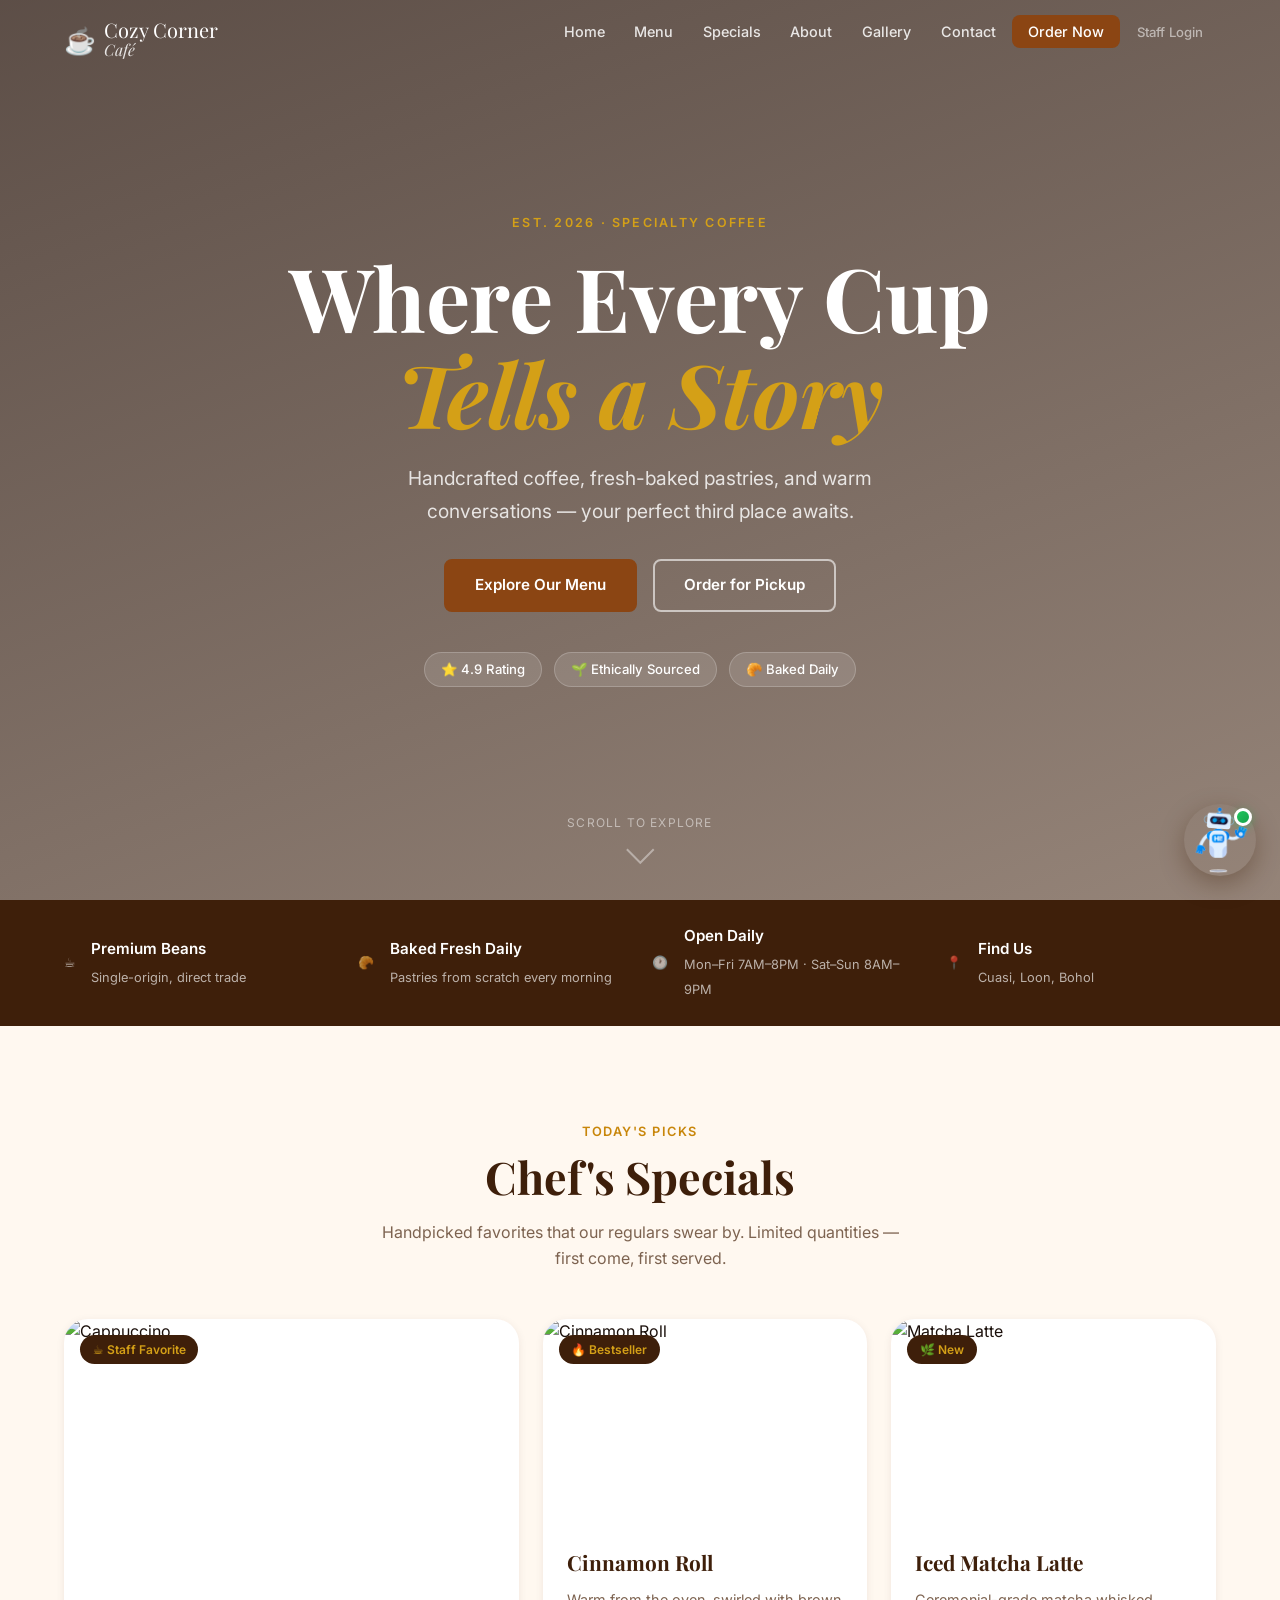
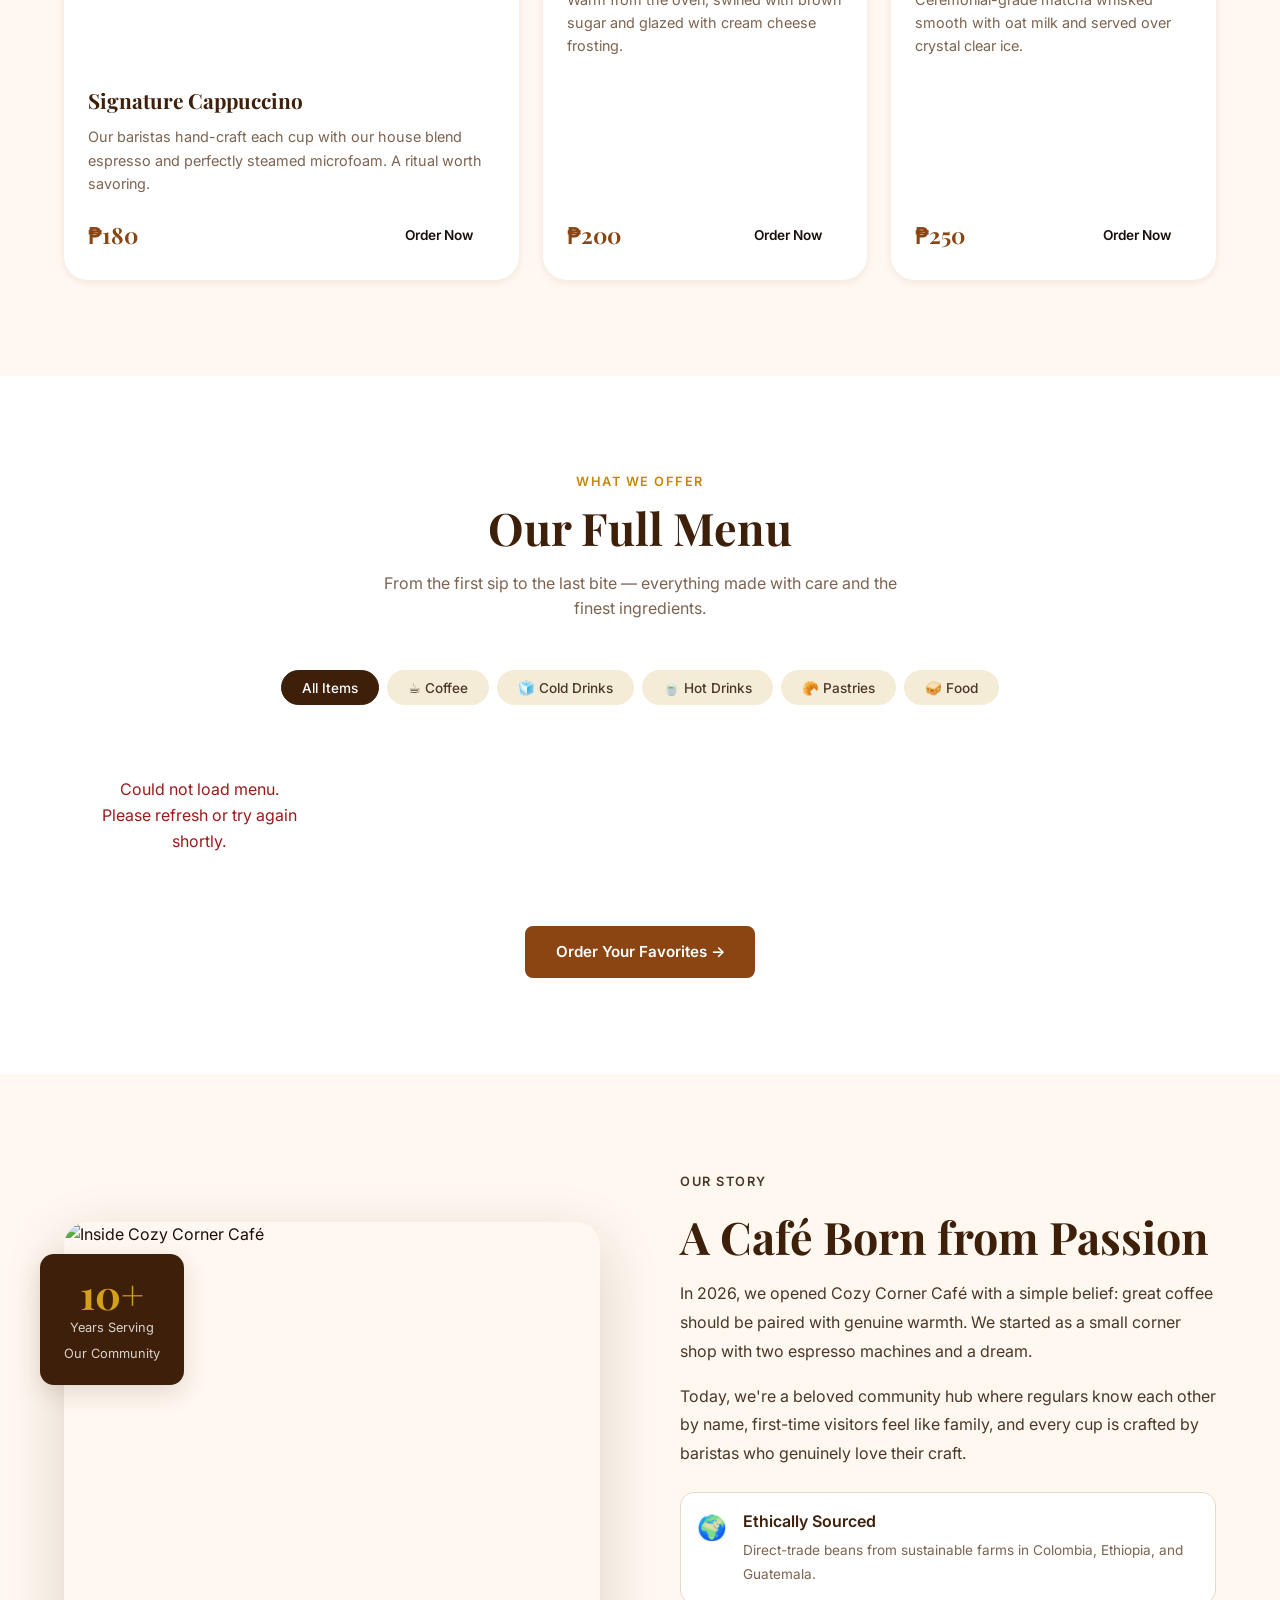
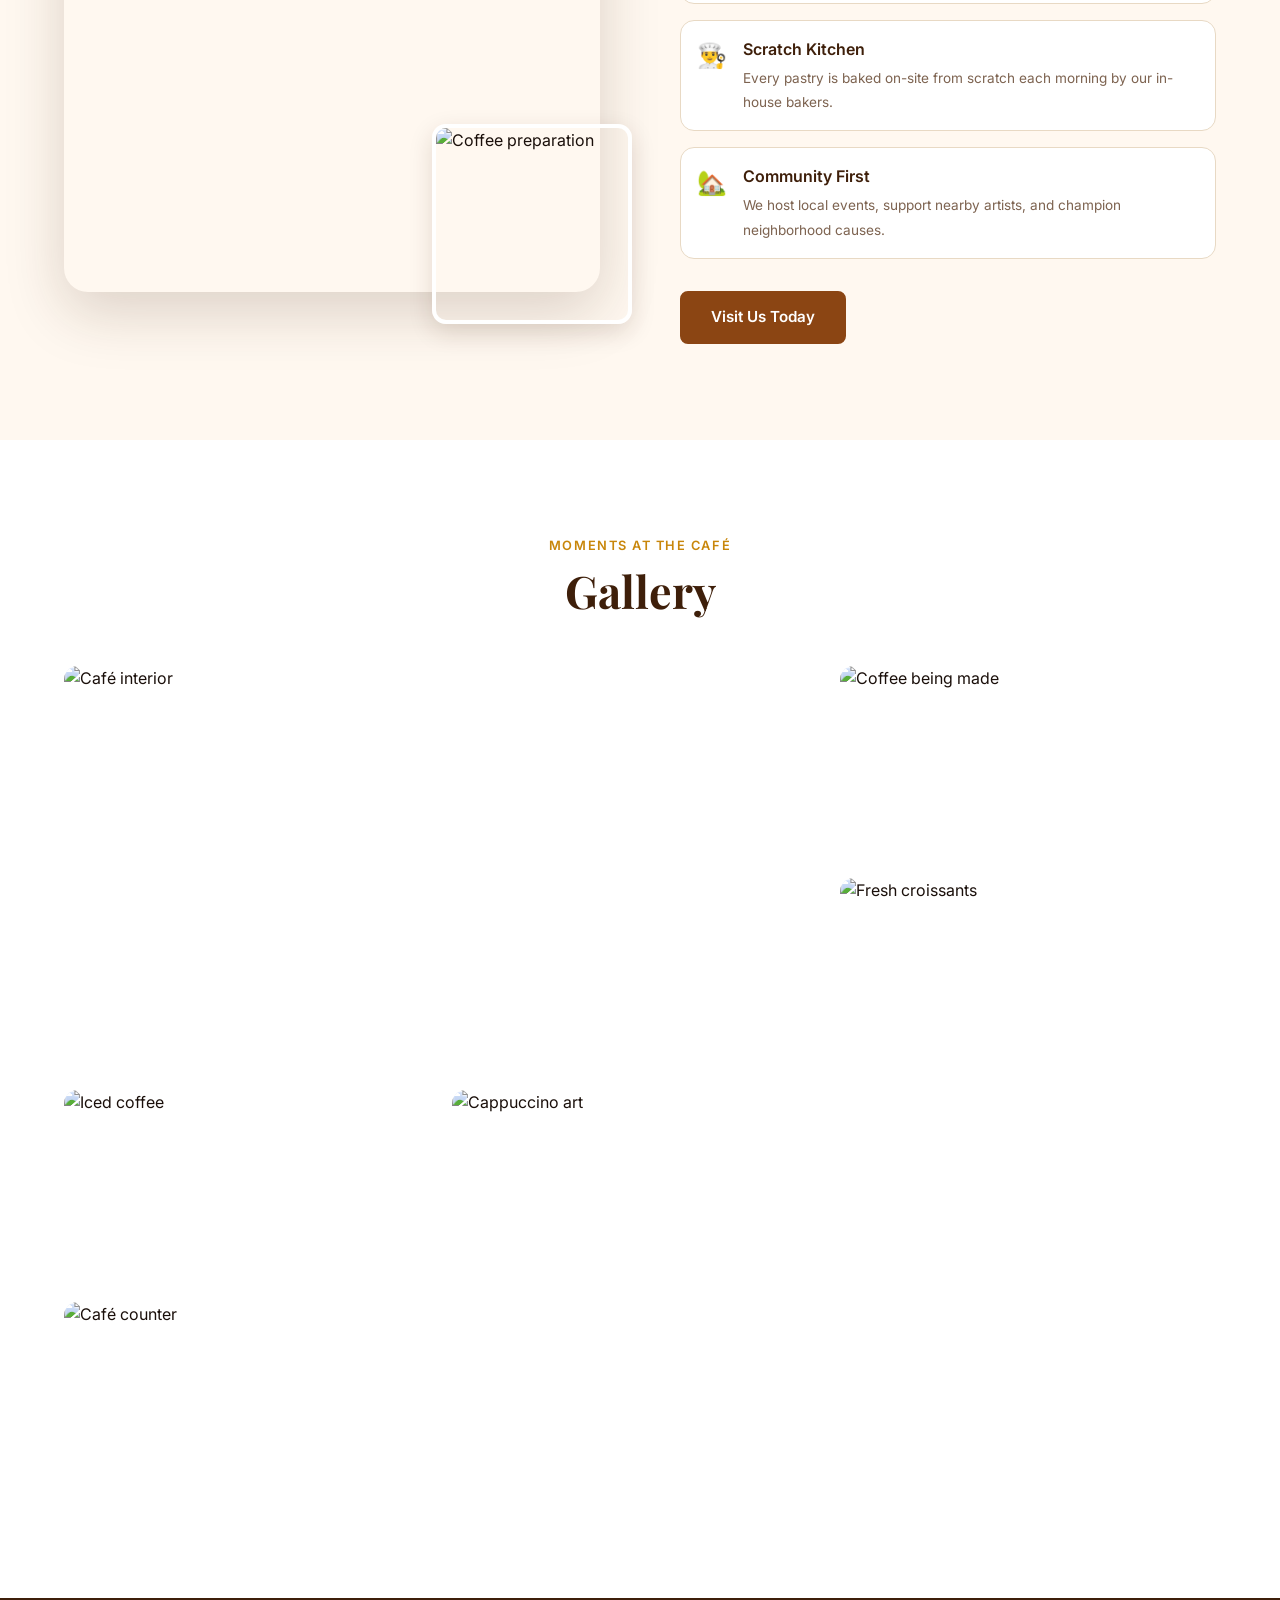
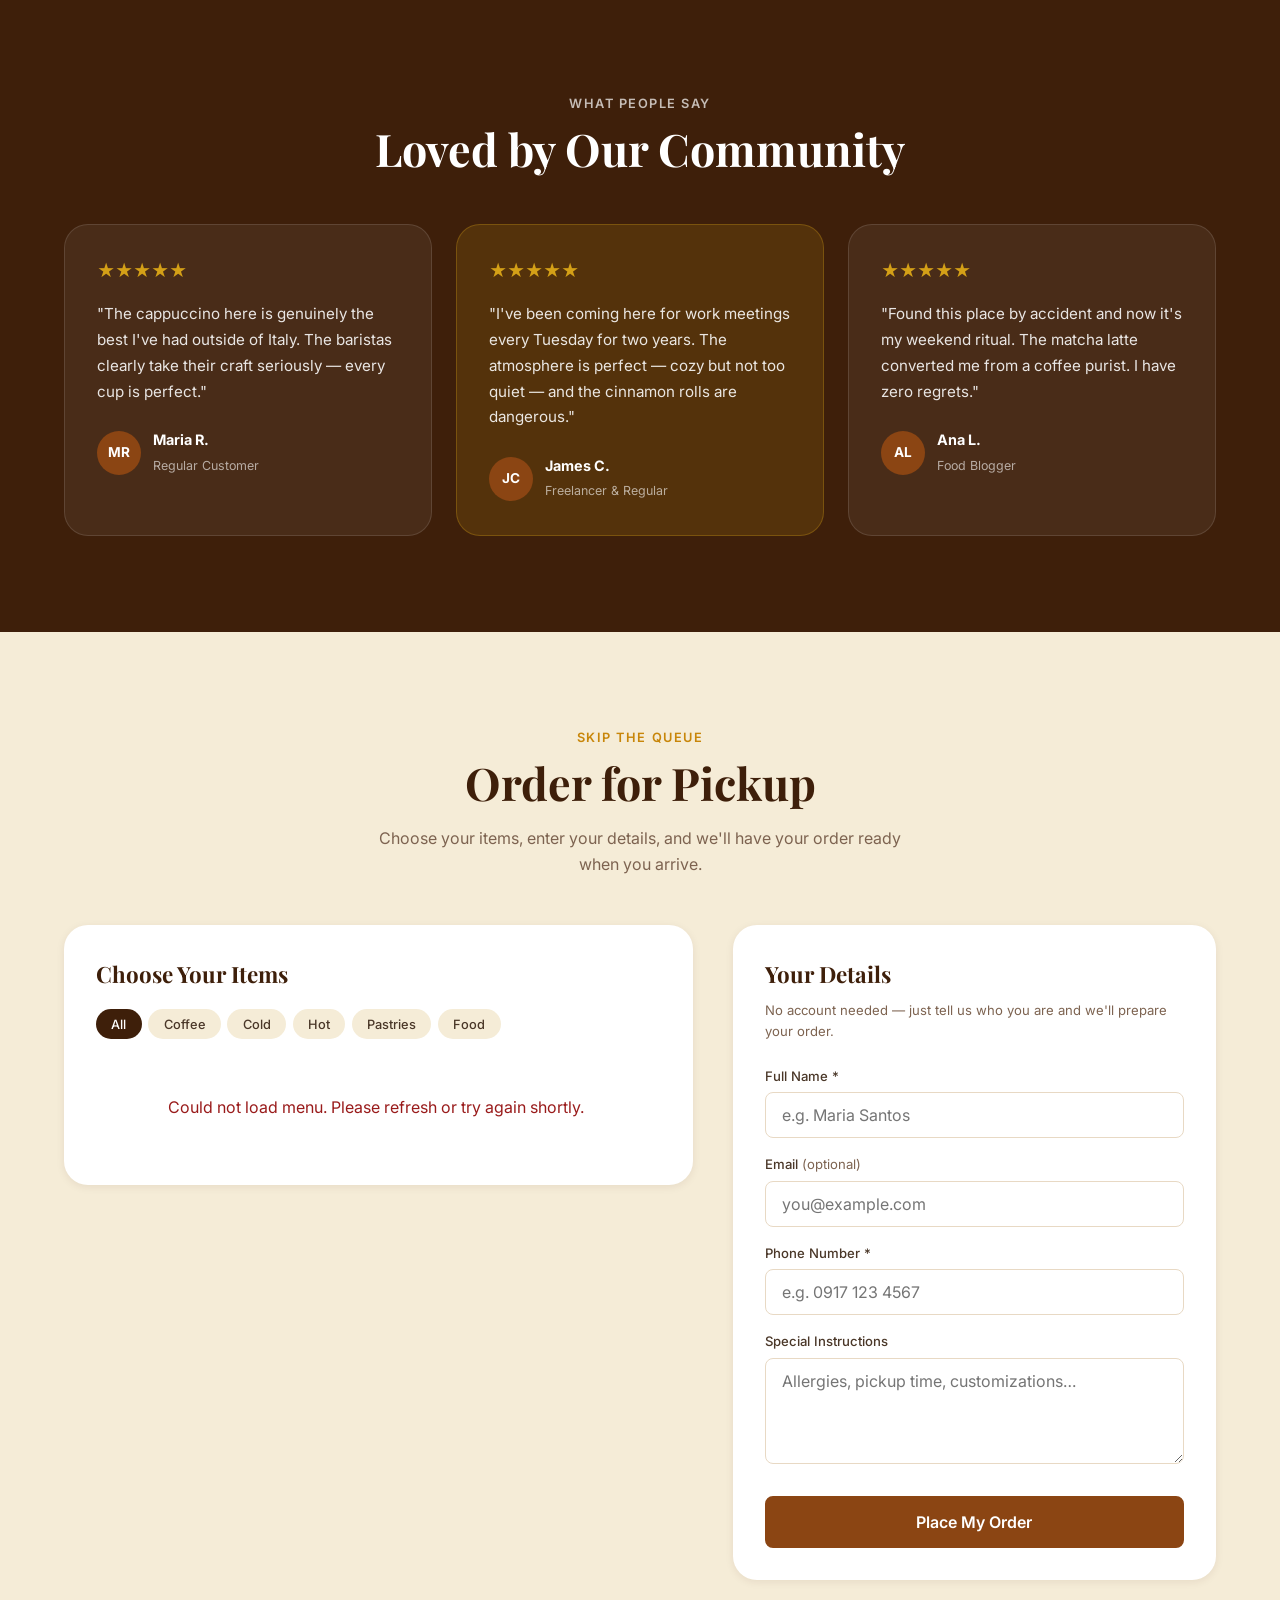
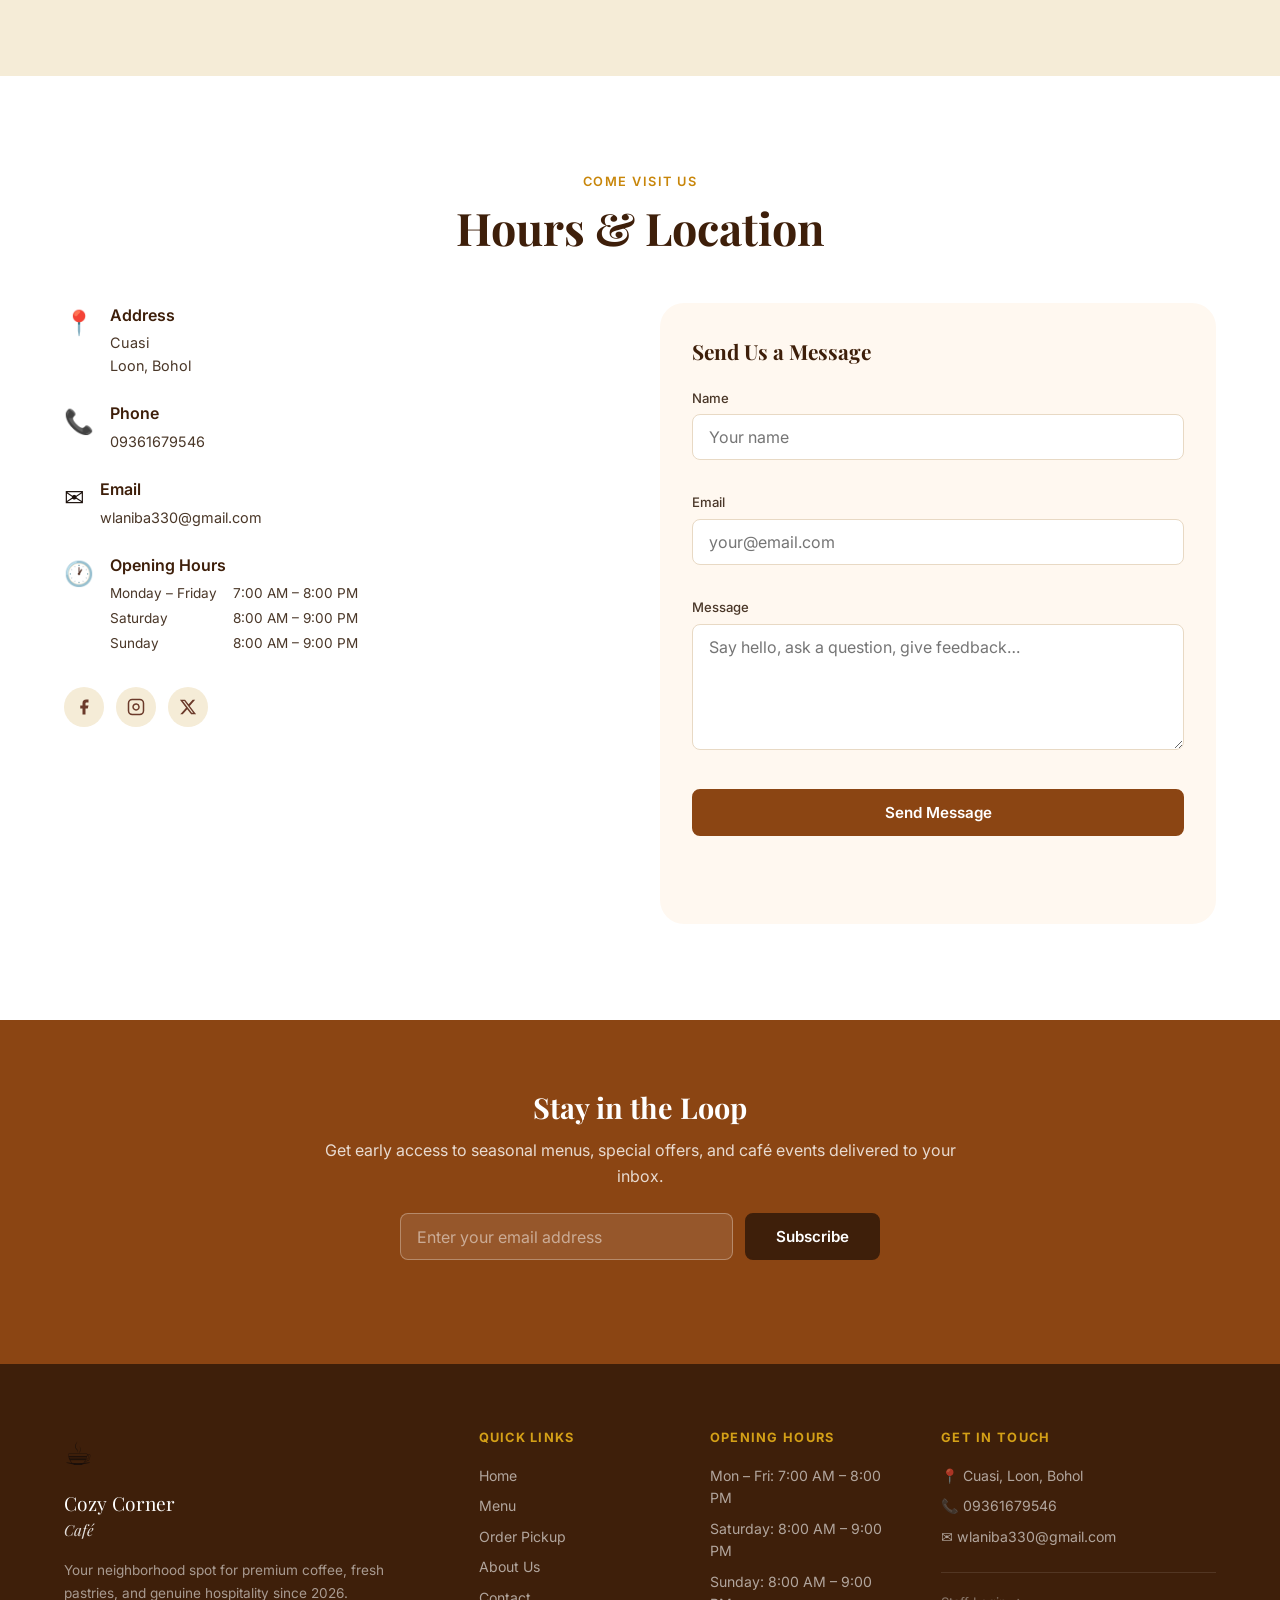
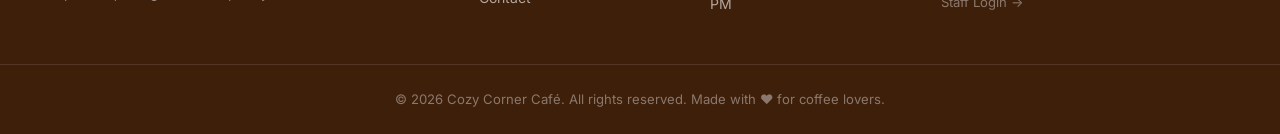
==== commit 9e84c6e8: "feat: implement password visibility toggles, add scroll-reveal animations, and update order status d" ====
--- a/cafe/index.html
+++ b/cafe/index.html
@@ -543,5 +543,23 @@
 </div>
 
 <script src="store.js"></script>
+<script>
+/* ── Scroll-Reveal ─────────────────────────── */
+document.querySelectorAll(
+  '.section-header, .section-eyebrow, .section-title, .section-desc, ' +
+  '.highlight-item, .specials-card, .testimonial-card, ' +
+  '.about-image-side, .about-text-side, .menu-card, ' +
+  '.contact-form-wrap, .contact-info-wrap, .footer-col'
+).forEach((el, i) => {
+  el.classList.add('reveal');
+  if (i % 4 === 1) el.classList.add('delay-1');
+  if (i % 4 === 2) el.classList.add('delay-2');
+  if (i % 4 === 3) el.classList.add('delay-3');
+});
+const revealObs = new IntersectionObserver((entries) => {
+  entries.forEach(e => { if (e.isIntersecting) { e.target.classList.add('revealed'); revealObs.unobserve(e.target); } });
+}, { threshold: 0.12 });
+document.querySelectorAll('.reveal').forEach(el => revealObs.observe(el));
+</script>
 </body>
 </html>
--- a/cafe/styles.css
+++ b/cafe/styles.css
@@ -492,6 +492,45 @@
     transform: rotate(45deg) translateY(6px);
   }
 }
+
+/* ── HERO ENTRANCE ANIMATIONS ───────────────────── */
+@keyframes heroFadeUp {
+  from { opacity: 0; transform: translateY(28px); }
+  to   { opacity: 1; transform: translateY(0); }
+}
+
+.hero-eyebrow  { animation: heroFadeUp 0.7s ease both; animation-delay: 0.1s; }
+.hero-title    { animation: heroFadeUp 0.7s ease both; animation-delay: 0.3s; }
+.hero-subtitle { animation: heroFadeUp 0.7s ease both; animation-delay: 0.5s; }
+.hero-actions  { animation: heroFadeUp 0.7s ease both; animation-delay: 0.7s; }
+.hero-badges   { animation: heroFadeUp 0.7s ease both; animation-delay: 0.9s; }
+
+/* Button shine sweep on hover */
+.btn { position: relative; overflow: hidden; }
+.btn::after {
+  content: '';
+  position: absolute;
+  top: 0; left: -100%;
+  width: 60%; height: 100%;
+  background: linear-gradient(120deg, transparent, rgba(255,255,255,0.18), transparent);
+  transition: left 0.45s ease;
+}
+.btn:hover::after { left: 130%; }
+
+/* ── SCROLL-REVEAL UTILITY ───────────────────────── */
+.reveal {
+  opacity: 0;
+  transform: translateY(32px);
+  transition: opacity 0.65s ease, transform 0.65s ease;
+}
+.reveal.revealed {
+  opacity: 1;
+  transform: translateY(0);
+}
+.reveal.delay-1 { transition-delay: 0.1s; }
+.reveal.delay-2 { transition-delay: 0.2s; }
+.reveal.delay-3 { transition-delay: 0.3s; }
+.reveal.delay-4 { transition-delay: 0.4s; }
 
 /* ── HIGHLIGHTS BAR ─────────────────────────────── */
 .highlights-bar {
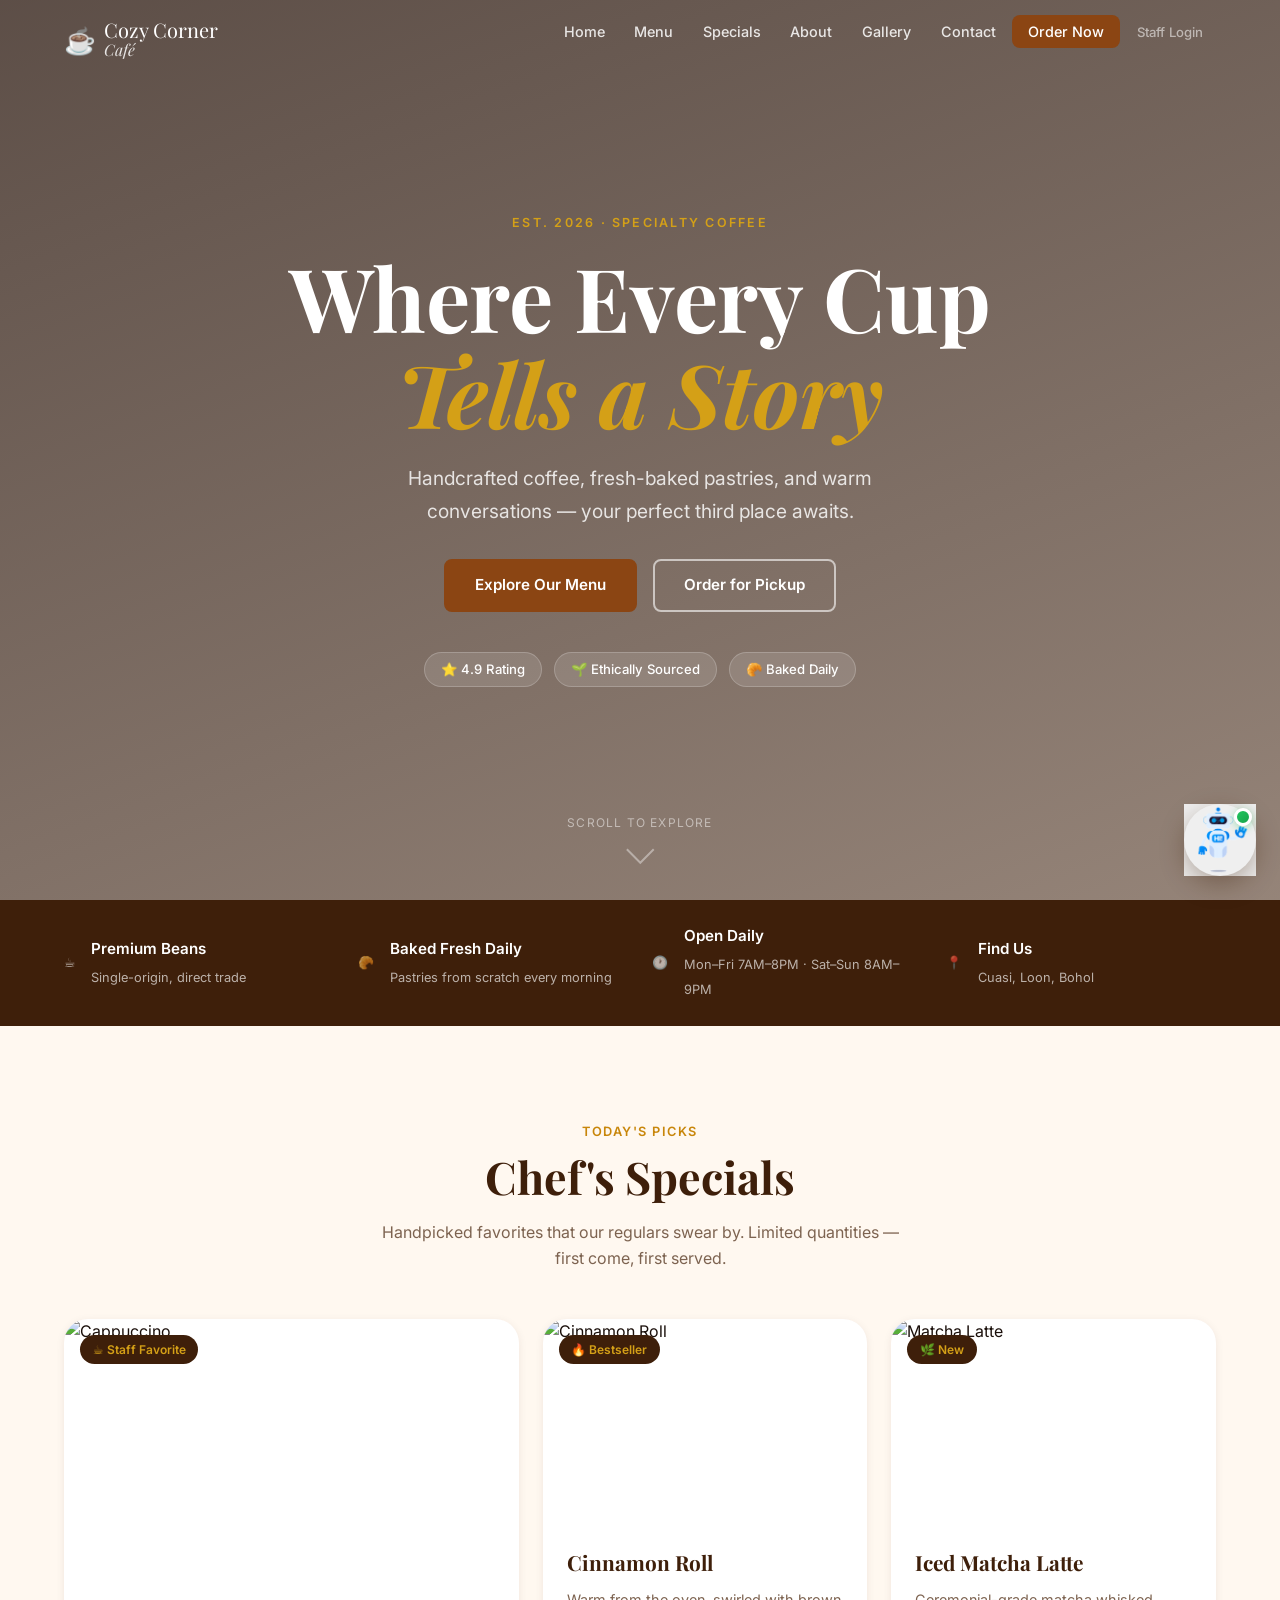
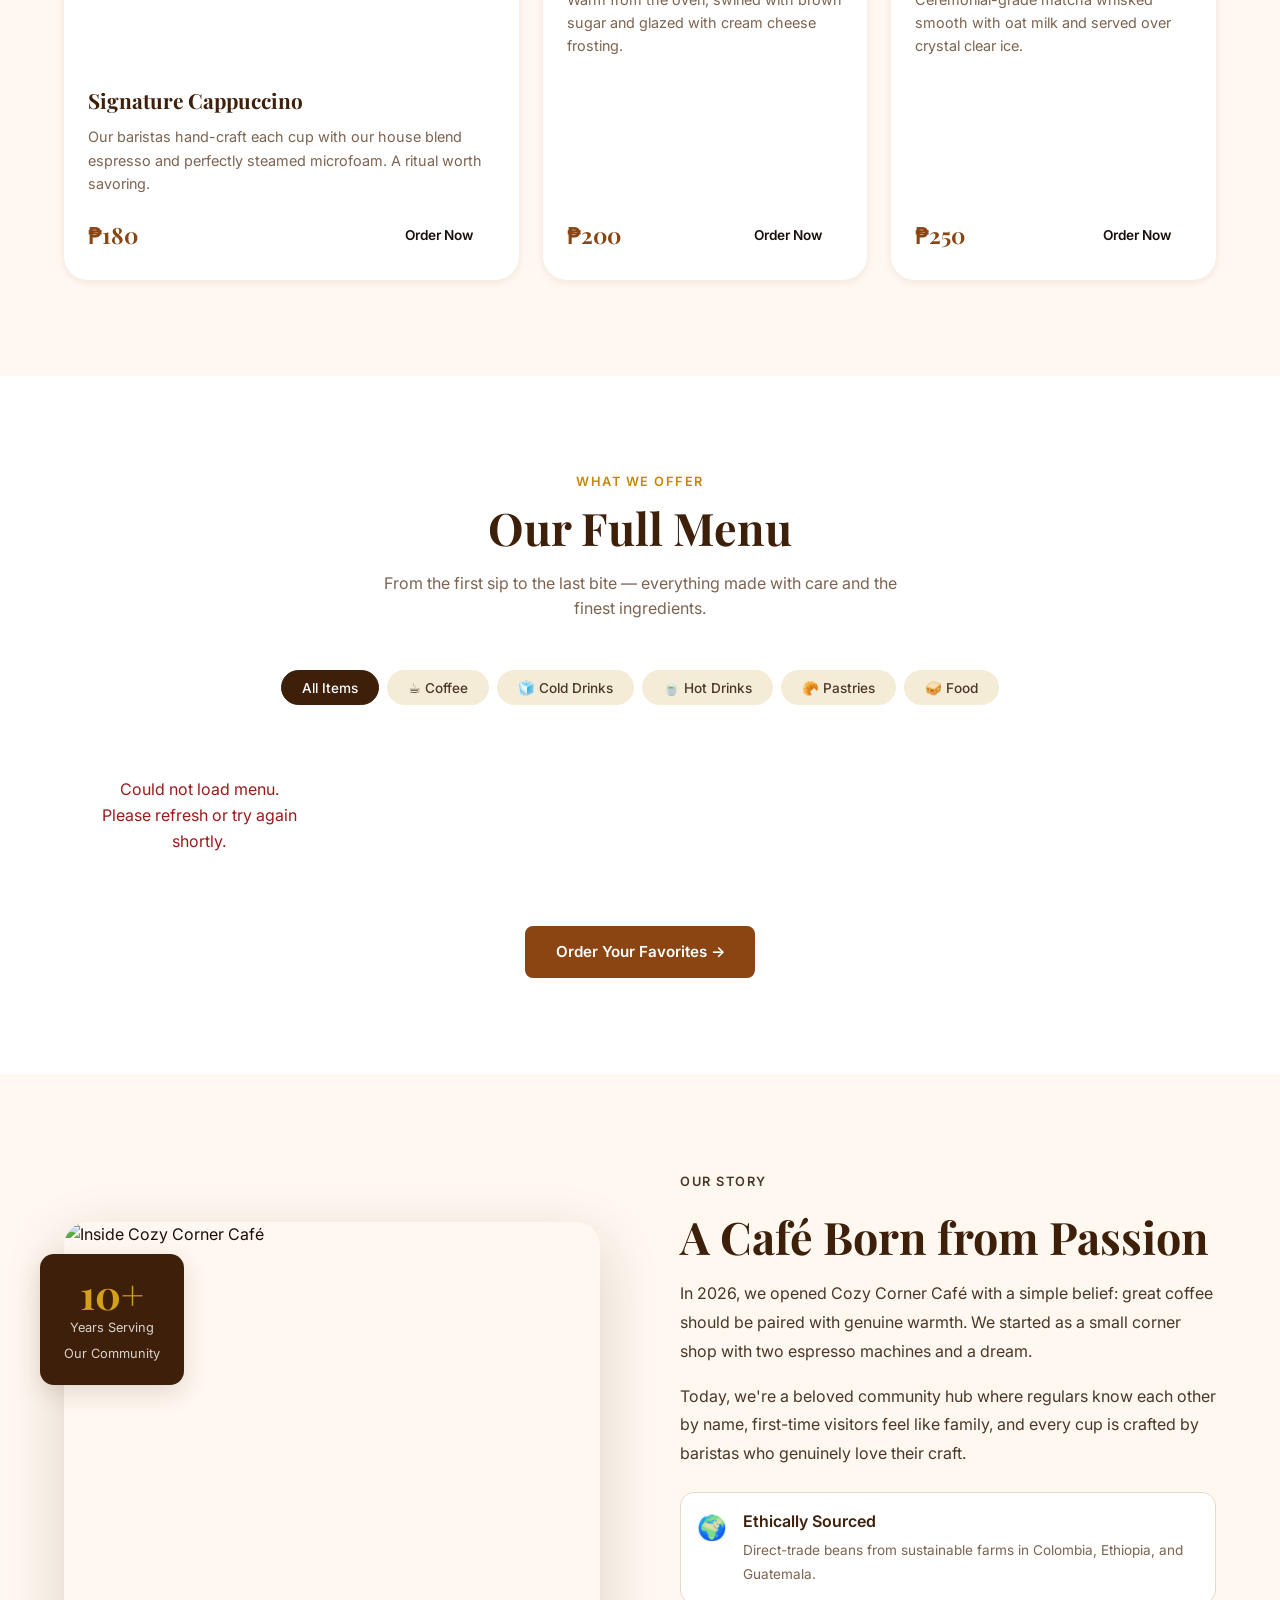
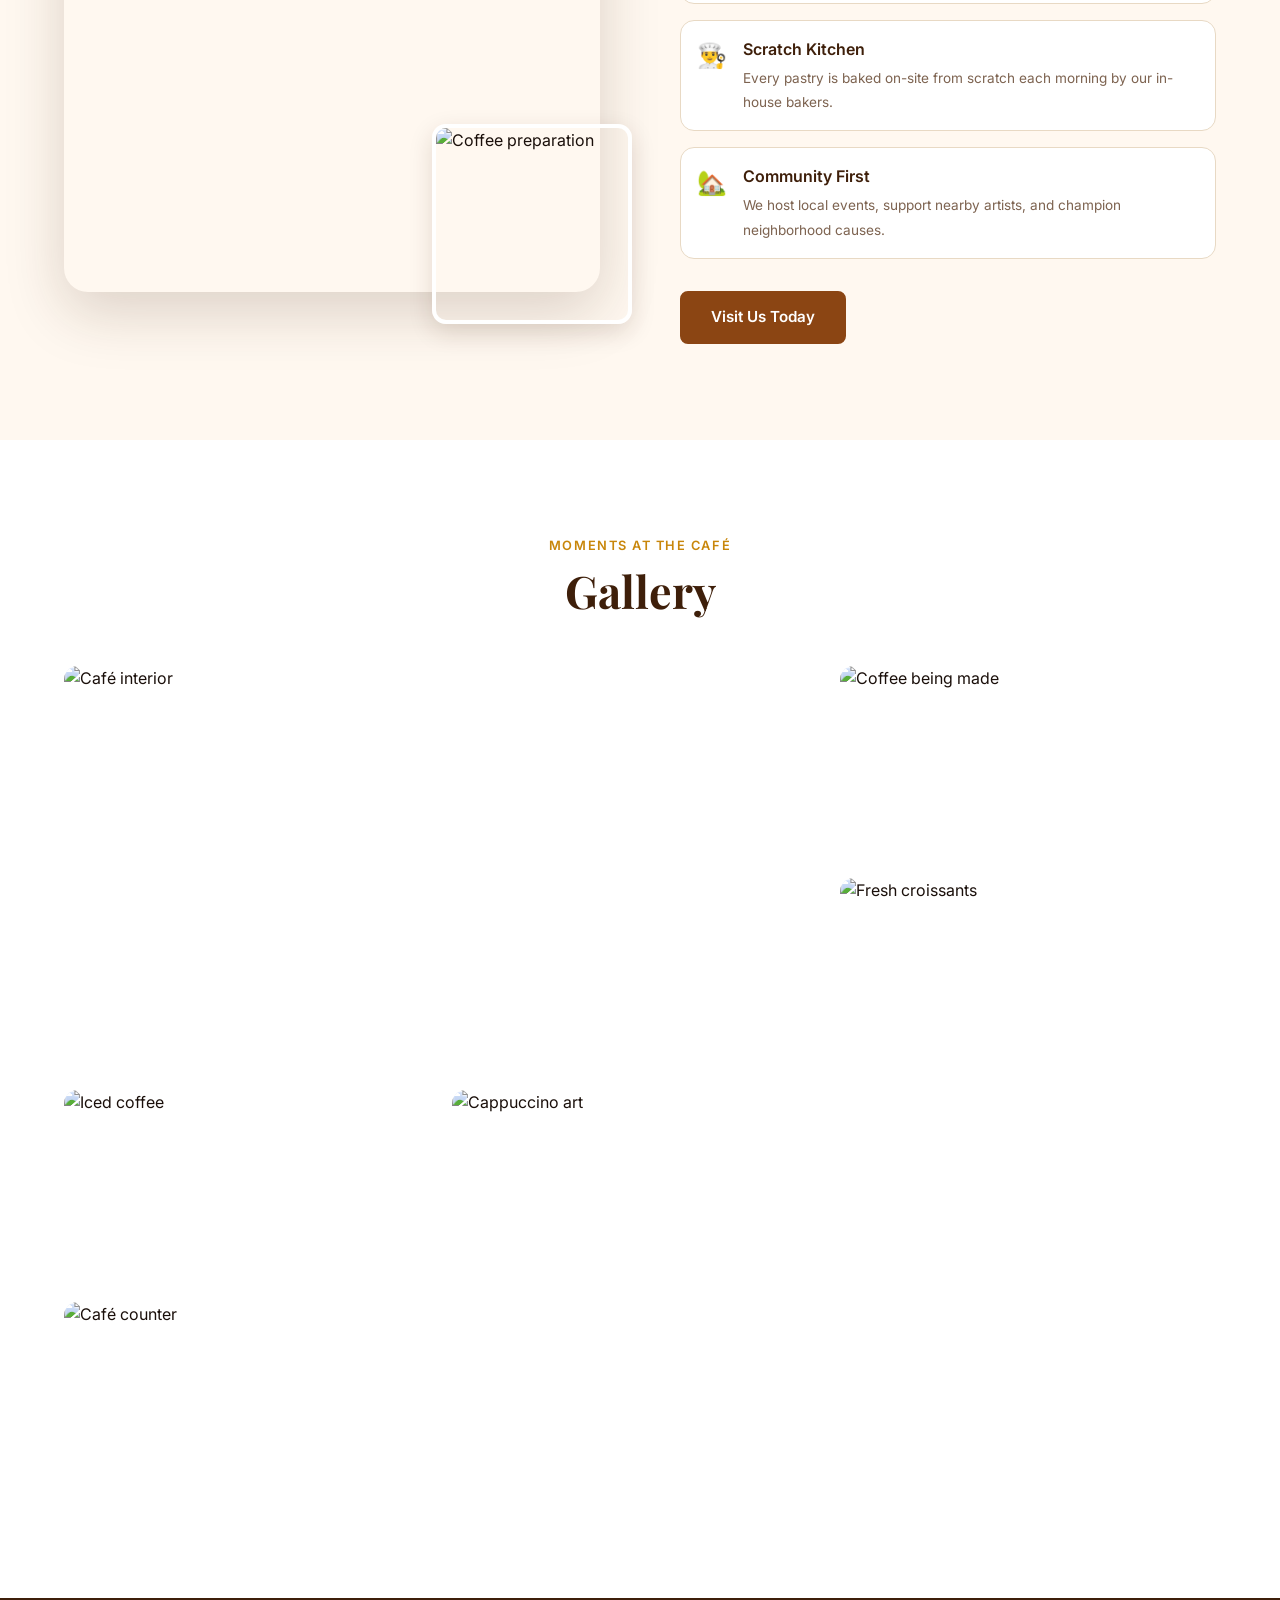
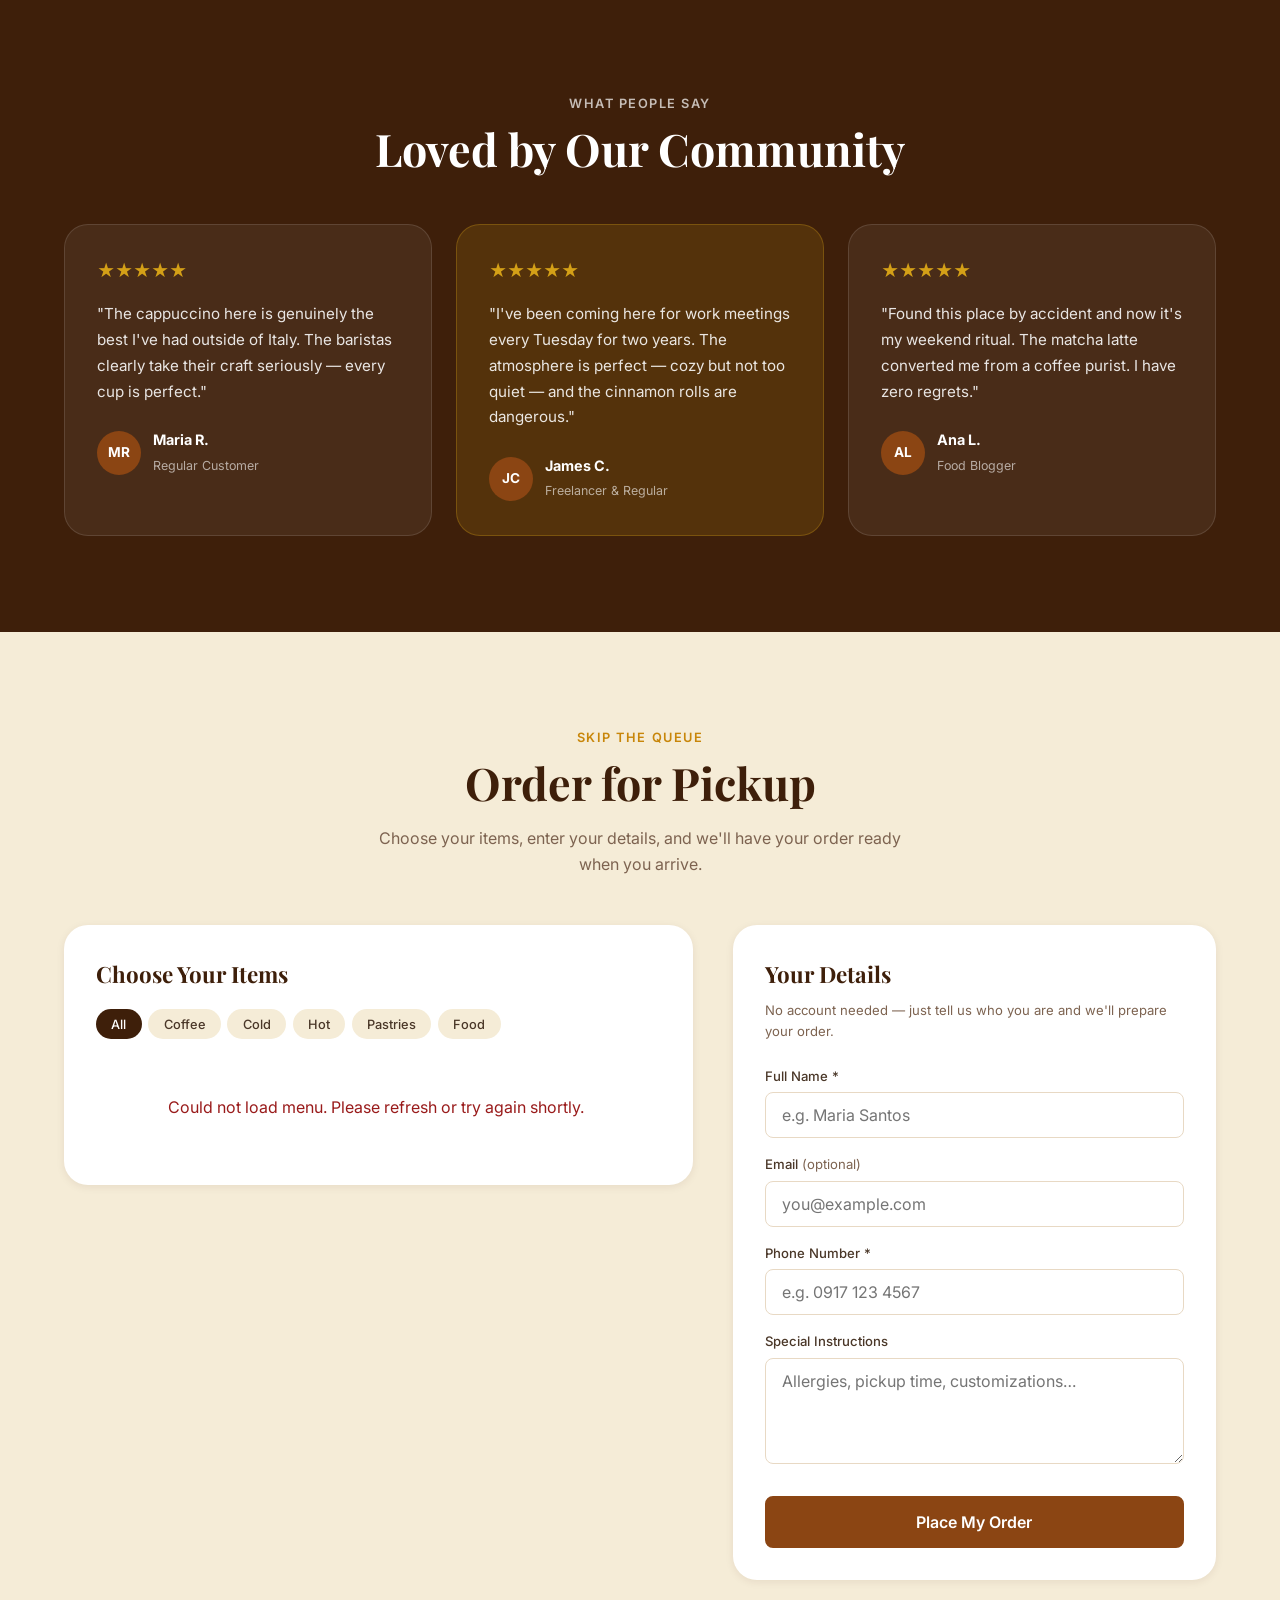
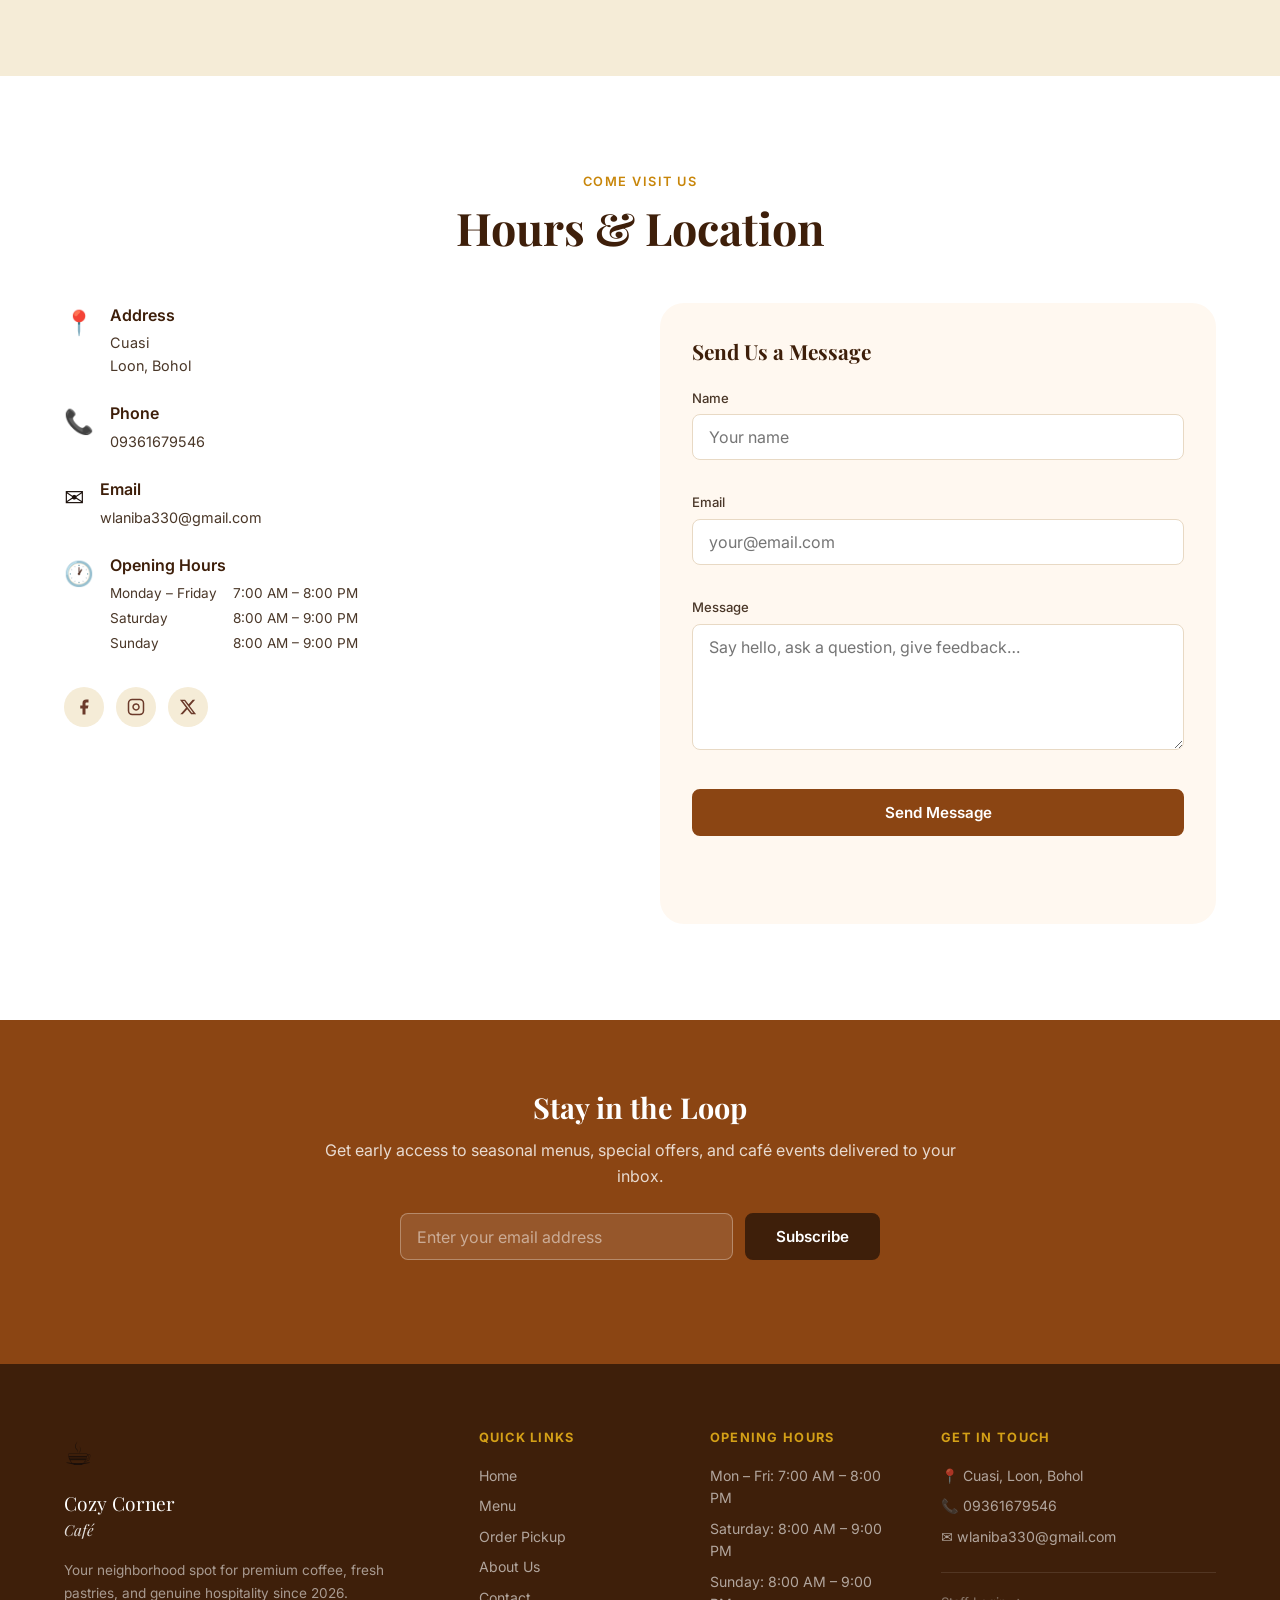
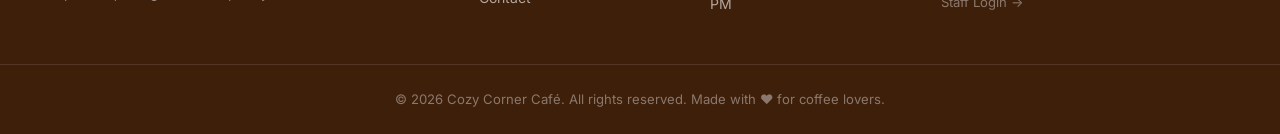
==== commit a4125612: "feat: enhance chatbot UI with status indicator, dynamic greetings, and expanded intent handling" ====
--- a/cafe/index.html
+++ b/cafe/index.html
@@ -508,26 +508,35 @@
 </footer>
 
 <!-- ===== CHATBOT ===== -->
-<div id="chatbot-toggle" title="Chat with us">
+<button id="chatbot-toggle" title="Chat with us" aria-label="Open chat assistant">
     <img src="../img/chatbot_avatar.gif" alt="Chat" id="chatbot-avatar">
     <span class="chatbot-pulse"></span>
-</div>
-<div id="chatbot-window">
+    <span class="chatbot-badge" id="chatbotBadge" style="display:none;">1</span>
+</button>
+<div id="chatbot-window" role="dialog" aria-label="Cozy Corner Café Chat Assistant">
     <div class="chatbot-header">
-        <span>☕ Café Assistant</span>
-        <button id="chatbot-close">✕</button>
+        <div class="chatbot-header-left">
+            <div class="chatbot-header-avatar">☕</div>
+            <div>
+                <div class="chatbot-header-name">Café Assistant</div>
+                <div class="chatbot-header-status"><span class="chatbot-online-dot"></span> Online</div>
+            </div>
+        </div>
+        <button id="chatbot-close" aria-label="Close chat">✕</button>
     </div>
     <div class="chatbot-body">
         <div id="chatbot-messages" class="chatbot-messages" aria-live="polite"></div>
         <div class="chatbot-quick-actions" id="chatbot-quick-actions">
-            <button type="button" class="chatbot-chip">What time are you open?</button>
-            <button type="button" class="chatbot-chip">Where are you located?</button>
-            <button type="button" class="chatbot-chip">How do I order pickup?</button>
-            <button type="button" class="chatbot-chip">How do I track my order?</button>
+            <button type="button" class="chatbot-chip">📋 Show me the menu</button>
+            <button type="button" class="chatbot-chip">⭐ What's popular?</button>
+            <button type="button" class="chatbot-chip">🕐 Opening hours</button>
+            <button type="button" class="chatbot-chip">📍 Where are you?</button>
+            <button type="button" class="chatbot-chip">📦 Track my order</button>
+            <button type="button" class="chatbot-chip">☕ Recommend a coffee</button>
         </div>
         <form id="chatbot-form" class="chatbot-form">
-            <input id="chatbot-input" type="text" maxlength="220" placeholder="Ask about menu, hours, location, or orders..." autocomplete="off" required>
-            <button type="submit" class="chatbot-send">➤</button>
+            <input id="chatbot-input" type="text" maxlength="220" placeholder="Ask anything about our café…" autocomplete="off" required aria-label="Chat message">
+            <button type="submit" class="chatbot-send" aria-label="Send message">➤</button>
         </form>
     </div>
 </div>
